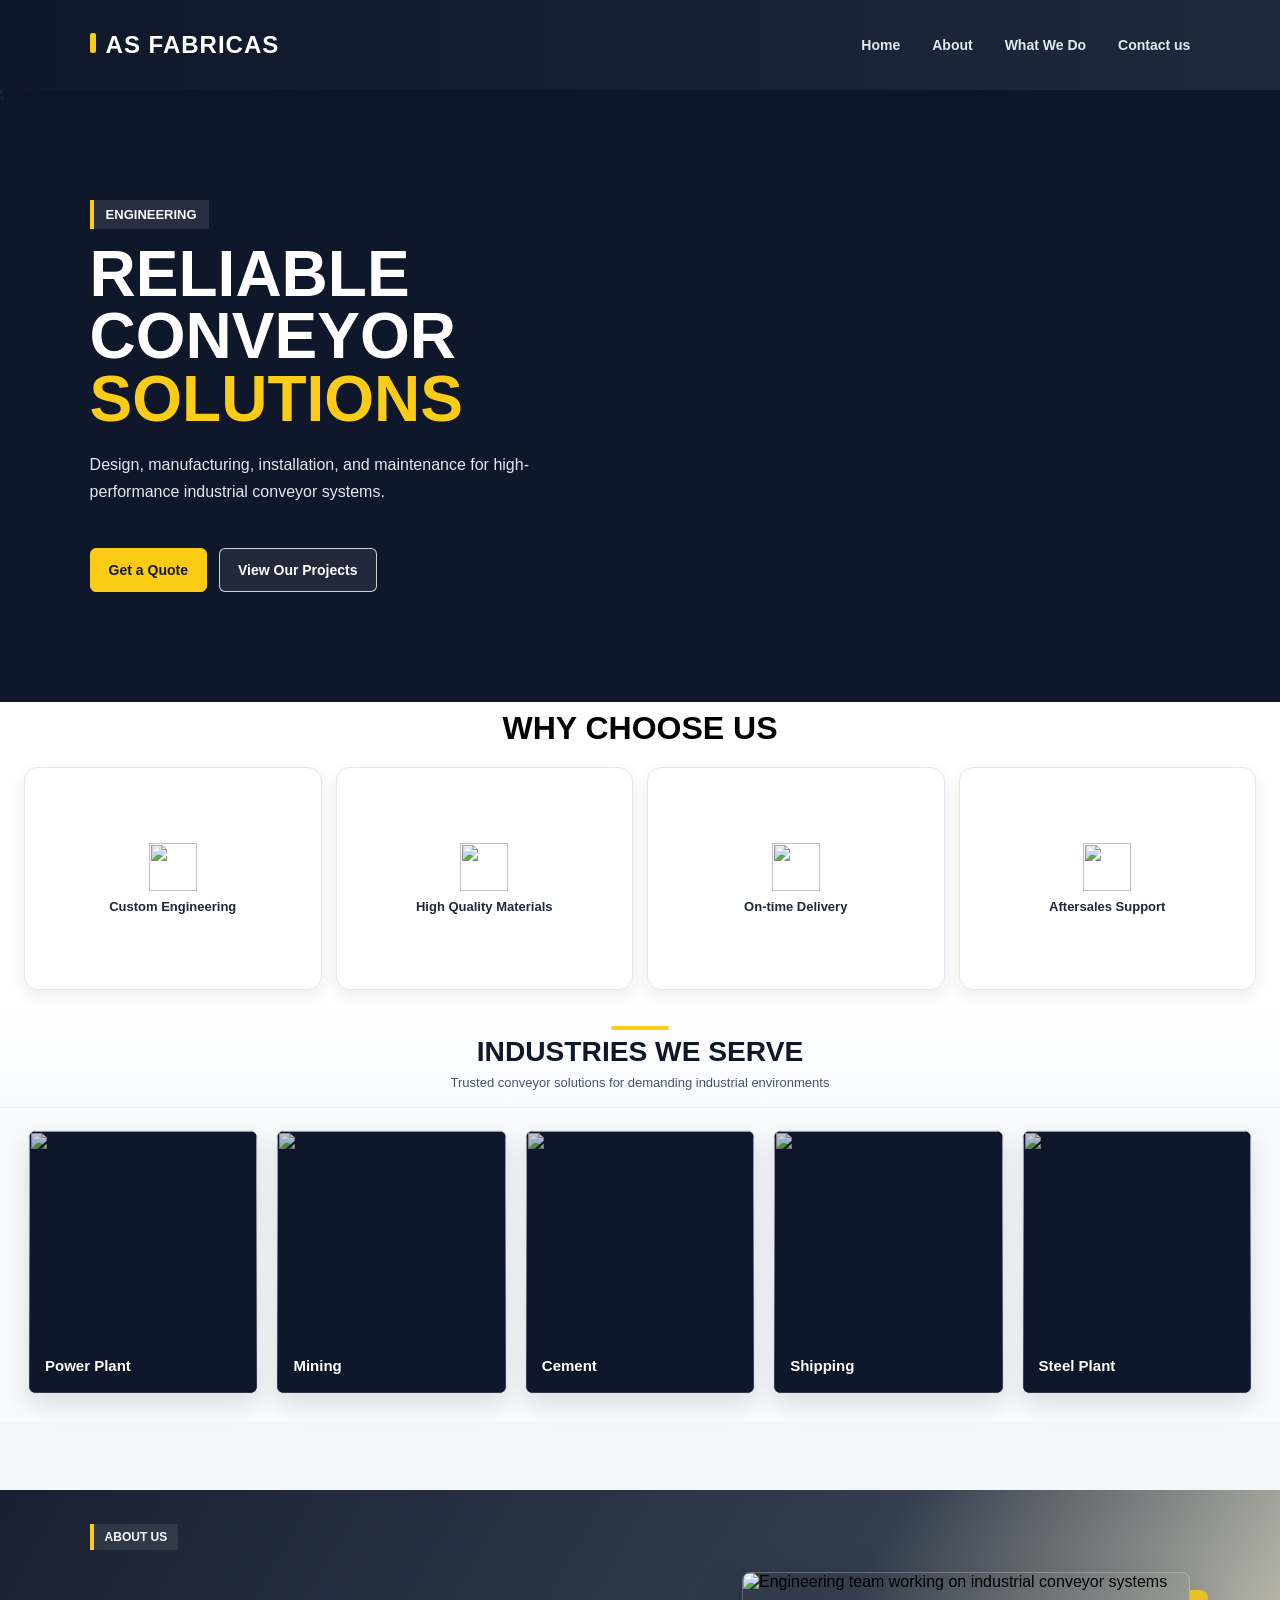
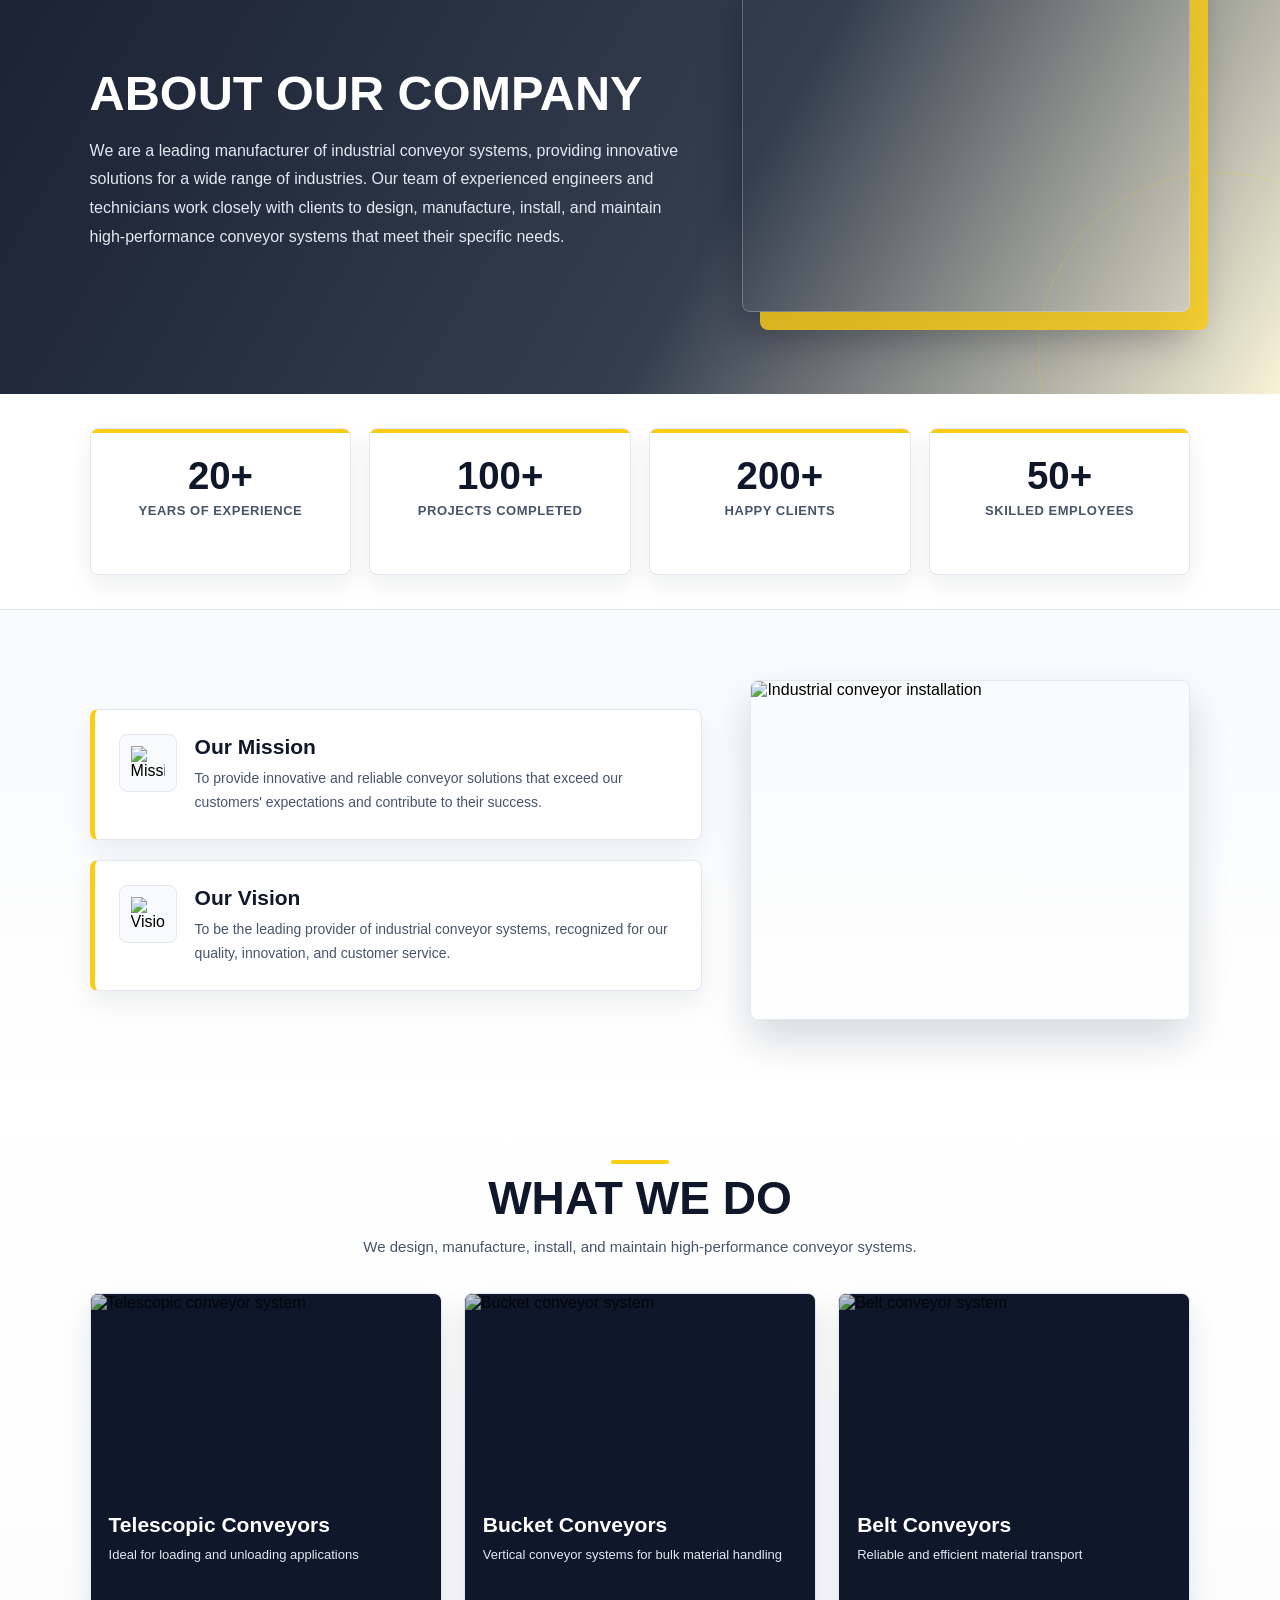
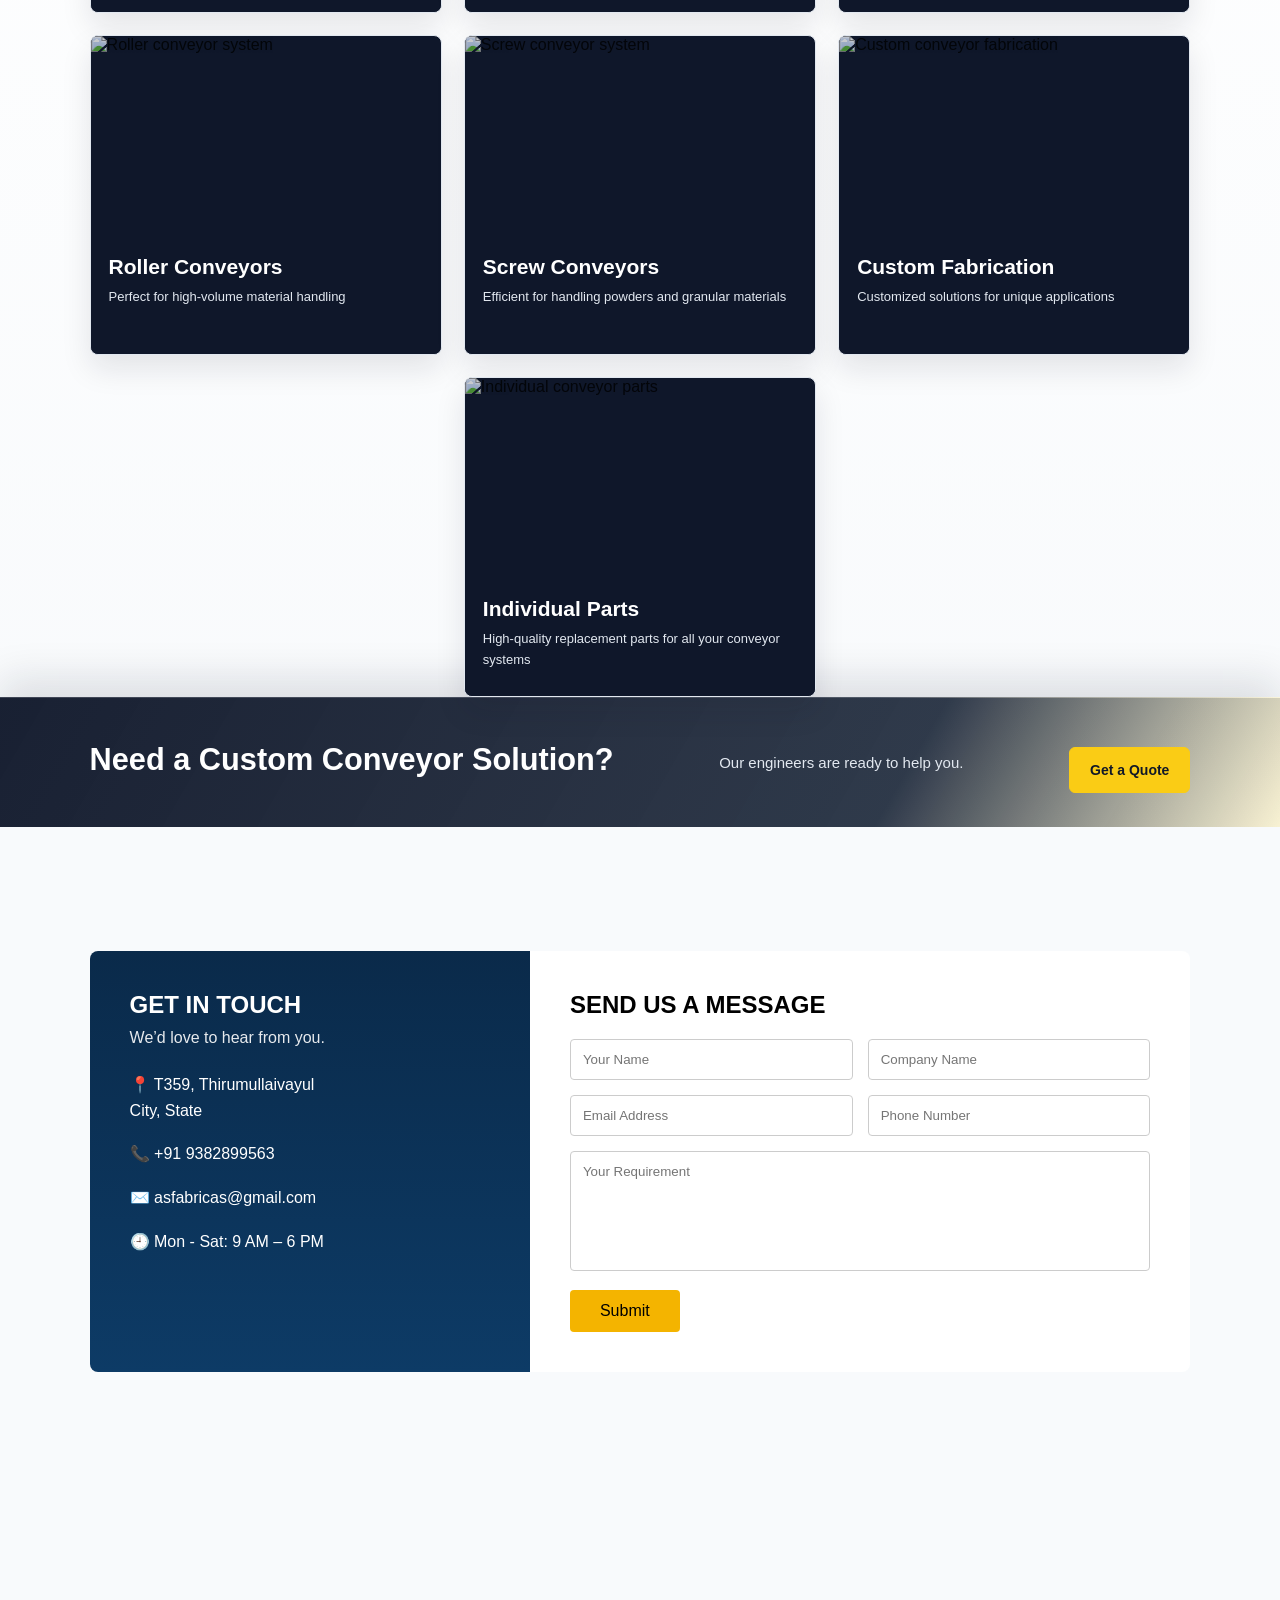
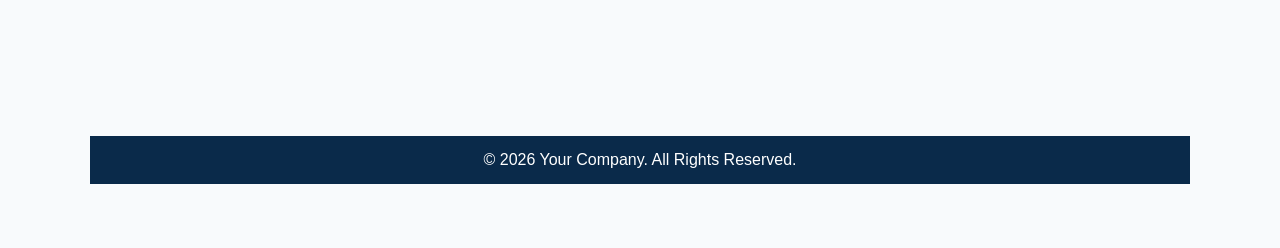
==== index.html @ 2774132a "Rename asfabricas.html to index.html" ====
<!DOCTYPE html>
<html lang="en">
<head>
    <meta charset="UTF-8">
    <meta name="viewport" content="width=device-width, initial-scale=1.0">
    <title>asfabricas</title>
    <link rel="stylesheet" href="asfabricas.css">
    
    <script>
        function scrollToSection(sectionId) {
            const element = document.getElementById(sectionId);
            if (element) {
                element.scrollIntoView({ behavior: 'smooth', block: 'start' });
            }
        }
    </script>
</head>
<body>
    <div class="header">
        <div class="name">AS FABRICAS</div>
        <div class="nav-links">
            <div class="nav-item" onclick="scrollToSection('home')">Home</div>
            <div class="nav-item" onclick="scrollToSection('about')">About</div>
            <div class="nav-item" onclick="scrollToSection('whatwedo')">What We Do</div>
            <div class="nav-item" onclick="scrollToSection('contact')">Contact us</div>
        </div> 
    </div>


    <div class="page1" id="home">
        <div class="box11">
            <img class="sub11" src="images/ChatGPT Image Jun 20, 2026, 10_29_32 PM.png" alt="Industrial conveyor system">
            <div class="sub-heading">
                <p class="hero-eyebrow">Engineering</p>
                <h1>Reliable Conveyor <span>Solutions</span></h1>
                <p class="hero-copy">Design, manufacturing, installation, and maintenance for high-performance industrial conveyor systems.</p>
                <div class="hero-actions">
                    <button class="primary-btn" onclick="scrollToSection('contact')">Get a Quote</button>
                    <button class="secondary-btn" onclick="scrollToSection('whatwedo')">View Our Projects</button>
                </div>
            </div>

        </div>
        <div class="box12">
            <div class="sub12">
                <h1 >WHY CHOOSE US</h1>
            </div>

            <div class="sub13">
                <div class="feature-card">
                    <img src="images/gear.png" alt="">
                    <p>Custom Engineering</p>
                </div>

                <div class="feature-card">
                    <img src="images/shield.png" alt="">
                    <p>High Quality Materials</p>
                </div>

                <div class="feature-card">
                    <img src="images/truck.png" alt="">
                    <p>On-time Delivery</p>
                </div>

                <div class="feature-card">
                    <img src="images/headphone.png" alt="">
                    <p>Aftersales Support</p>
                </div>
            </div>
            
        </div>
        <div class="box13">
            <div class="sub113">
                <h2>INDUSTRIES WE SERVE</h2>
            </div>

    

            <div class="sub14">
                <div class="feature-card2">
                    <img src="images/powerplant.png" alt="">
                    <p>Power Plant</p>
                </div>

                <div class="feature-card2">
                    <img src="images/ChatGPT Image Jul 1, 2026, 07_15_13 PM.png" alt="">
                    <p> Mining </p>
                </div>

                <div class="feature-card2">
                    <img src="images/cement.png" alt="">
                    <p>Cement</p>
                </div>

                <div class="feature-card2">
                    <img src="images/shipping.png" alt="">
                    <p>Shipping</p>
                </div>
                
                <div class="feature-card2">
                    <img src="images/stealplant.png" alt="">
                    <p>Steel Plant</p>
                </div>
            </div>

        </div>
    </div>
    <div class="page2" id="about">
        <div class="box21">
            <div class="sub21">
                <h1>
                    ABOUT OUR COMPANY
                </h1>

                <h4>
                    We are a leading manufacturer of industrial conveyor systems, providing innovative solutions for a wide range of industries. Our team of experienced engineers and technicians work closely with clients to design, manufacture, install, and maintain high-performance conveyor systems that meet their specific needs.
                </h4>
            </div>
            <img src="images/ChatGPT Image Jun 20, 2026, 10_30_22 PM.png" alt="Engineering team working on industrial conveyor systems">
        </div>

        <div class="box22">
            <div>
                <h1>20+</h1>
                <h6>Years of Experience</h6>
            </div>
            <div>
                <h1>100+</h1>
                <h6>Projects Completed</h6>
            </div>
            <div>
                <h1>200+</h1>
                <h6>Happy Clients</h6>
            </div>
            <div>
                <h1>50+</h1>
                <h6>Skilled employees</h6>
            </div>
        </div>

        <div class="box23">
            <div >
                <div>
                    <div><img src="images/bullseye.png" alt="Mission icon"></div>
                    <div>
                        <h4>Our Mission</h4>
                        <h6>To provide innovative and reliable conveyor solutions that exceed our customers' expectations and contribute to their success.</h6>
                    </div>
                </div>
                <div>
                    <div><img src="images/eys.png" alt="Vision icon"></div>
                    <div>
                        <h4>Our Vision</h4>
                        <h6>To be the leading provider of industrial conveyor systems, recognized for our quality, innovation, and customer service.</h6>
                    </div>
                </div>
            </div>
            <img src="images/ChatGPT Image Jun 20, 2026, 10_29_32 PM.png" alt="Industrial conveyor installation">
        </div>

        
    </div>
    
    <div class="page3" id="whatwedo">
        <div class="box31">
            <h1>WHAT WE DO</h1>
            <h5>We design, manufacture, install, and maintain high-performance conveyor systems.</h5>
        </div>
        <div class="box32">
            <div>
                <img src="what we do (1).png" alt="Telescopic conveyor system">
                <h3>Telescopic Conveyors</h3>
                <h6>Ideal for loading and unloading applications</h6>
            </div>

            <div>
                <img src="images/what we do (2).png" alt="Bucket conveyor system">
                <h3>Bucket Conveyors</h3>
                <h6>Vertical conveyor systems for bulk material handling</h6>
            </div>

            <div>
                <img src="images/what we do (6).png" alt="Belt conveyor system">
                <h3>Belt Conveyors</h3>
                <h6>Reliable and efficient material transport</h6>
            </div>

            <div>
                <img src="images/what we do (4).png" alt="Roller conveyor system">
                <h3>Roller Conveyors</h3>
                <h6>Perfect for high-volume material handling</h6>
            </div>

            <div>
                <img src="images/what we do (5).png" alt="Screw conveyor system">
                <h3>Screw Conveyors</h3>
                <h6>Efficient for handling powders and granular materials</h6>
            </div>

            <div>
                <img src="images/what we do (3).png" alt="Custom conveyor fabrication">
                <h3>Custom Fabrication</h3>
                <h6>Customized solutions for unique applications</h6>
            </div>

            <div>
                <img src="images/ChatGPT Image Jul 2, 2026, 11_25_52 AM.png" alt="Individual conveyor parts">
                <h3>Individual Parts</h3>
                <h6>High-quality replacement parts for all your conveyor systems</h6>
            </div>


        </div>

        <div class="box33">
            
            <h3>Need a Custom Conveyor Solution?</h3>
            <p>Our engineers are ready to help you.</p>
            <button>Get a Quote</button>
        </div>
            
    </div>
    
    <div class="page4" id="contact">
        


        <section class="contact-wrapper">

        <!-- LEFT INFO PANEL -->
        <div class="contact-info">
            <h2>GET IN TOUCH</h2>
            <p>We’d love to hear from you.</p>

            <ul>
            <li>📍 T359, Thirumullaivayul <br>City, State</li>
            <li>📞 +91 9382899563</li>
            <li>✉️ asfabricas@gmail.com</li>
            <li>🕘 Mon - Sat: 9 AM – 6 PM</li>
            </ul>
        </div>

        <!-- RIGHT FORM -->
        <div class="contact-form">
            <h2>SEND US A MESSAGE</h2>

            <form>
            <div class="row">
                <input type="text" placeholder="Your Name" required>
                <input type="text" placeholder="Company Name">
            </div>

            <div class="row">
                <input type="email" placeholder="Email Address" required>
                <input type="tel" placeholder="Phone Number">
            </div>

            <textarea placeholder="Your Requirement"></textarea>

            <button type="submit">Submit</button>
            </form>
        </div>

        </section>

        <!-- MAP -->
        <div class="map">
        <iframe 
            src="https://www.google.com/maps?q=India&output=embed">
        </iframe>
        </div>

        <!-- FOOTER -->
        <footer>
        <p>© 2026 Your Company. All Rights Reserved.</p>
        </footer>
    </div>
    
</body>
</html>
---- asfabricas.css ----
body{
    margin: 0;
    padding: 0;
    overflow-x: hidden;
}
.header{
    position: fixed;
    top: 0;
    left: 0;
    right: 0;
    height: 10vh;
    background: linear-gradient(90deg, #0f172a 0%, #1e293b 100%);
    display: flex;
    justify-content: space-between;
    align-items: center;
    padding: 0 7vw;
    box-sizing: border-box;
    box-shadow: 0 12px 24px rgba(15, 23, 42, 0.18);
    z-index: 100;
}

.header .name{
    font-family: Arial, Helvetica, sans-serif;
    font-size: clamp(18px, 2.2vw, 24px);
    font-weight: 800;
    color: #ffffff;
    letter-spacing: 1px;
    text-transform: uppercase;
}

.header .name::before{
    content: "";
    display: inline-block;
    width: 6px;
    height: 20px;
    background: #facc15;
    margin-right: 10px;
    border-radius: 2px;
}

.header > div:last-child{
    display: flex;
    gap: 32px;
    align-items: center;
}

.header .nav-item{
    font-family: Arial, Helvetica, sans-serif;
    font-size: 14px;
    font-weight: 600;
    color: #e2e8f0;
    cursor: pointer;
    position: relative;
    transition: color 0.2s ease;
}

.header .nav-item::after{
    content: "";
    position: absolute;
    bottom: -6px;
    left: 0;
    width: 0;
    height: 2px;
    background: #facc15;
    transition: width 0.3s ease;
}

.header .nav-item:hover{
    color: #facc15;
}

.header .nav-item:hover::after{
    width: 100%;
}


@media (max-width: 900px){
    .header{
        padding: 0 24px;
    }
    
    .header > div:last-child{
        gap: 20px;
    }
    
    .header > div:last-child > div{
        font-size: 13px;
    }
}

@media (max-width: 560px){
    .header{
        padding: 0 18px;
        height: 12vh;
    }
    
    .header .name{
        font-size: 16px;
    }
    
    .header > div:last-child{
        gap: 12px;
        flex-wrap: wrap;
    }
    
    .header > div:last-child > div{
        font-size: 12px;
    }
}
.page1{
    position: relative;
    
    height: 150vh;
    width: 100vw;
    margin-top: 10vh; 
}
.box11{
    position: relative;
    top: 0;
    right: 0;
    left: 0;
    min-height: 68vh;
    background-color: #0f172a;
    overflow: hidden;
    display: flex;
    align-items: center;
    padding: 0 7vw;
    box-sizing: border-box;
}
.box11::after{
    content: "";
    position: absolute;
    inset: 0;
    background:
        linear-gradient(90deg, rgba(15, 23, 42, 0.92) 0%, rgba(15, 23, 42, 0.68) 42%, rgba(15, 23, 42, 0.2) 100%),
        linear-gradient(180deg, rgba(15, 23, 42, 0.12) 0%, rgba(15, 23, 42, 0.55) 100%);
    z-index: 1;
}
.sub11{
    position: absolute;
    inset: 0;
    width: 100%;
    height: 100%;
    object-fit: cover;
    object-position: center;
    transform: scale(1.02);
}
.sub-heading{
    position: relative;
    z-index: 2;
    max-width: 620px;
    width: min(620px, 100%);
    background-color: transparent;
    font-family: Arial, Helvetica, sans-serif;
}
.hero-eyebrow{
    display: inline-flex;
    align-items: center;
    margin: 0 0 14px;
    padding: 8px 12px;
    border-left: 4px solid #facc15;
    background: rgba(255, 255, 255, 0.1);
    color: #f8fafc;
    font-size: 13px;
    font-weight: 700;
    line-height: 1;
    text-transform: uppercase;
}
.sub-heading h1{
    margin: 0;
    color: #ffffff;
    font-size: clamp(38px, 5vw, 72px);
    line-height: 0.98;
    letter-spacing: 0;
    font-weight: 800;
    text-transform: uppercase;
}
.sub-heading h1 span{
    display: block;
    color: #facc15;
}
.hero-copy{
    max-width: 520px;
    margin: 20px 0 0;
    color: #e2e8f0;
    font-size: 16px;
    line-height: 1.7;
    font-weight: 500;
}
.hero-actions{
    display: flex;
    flex-wrap: wrap;
    gap: 12px;
    margin-top: 28px;
}
.hero-actions button{
    min-height: 44px;
    border-radius: 6px;
    padding: 0 18px;
    font-family: Arial, Helvetica, sans-serif;
    font-size: 14px;
    font-weight: 700;
    cursor: pointer;
    transition: transform 0.2s ease, background-color 0.2s ease, border-color 0.2s ease;
}
.hero-actions button:hover{
    transform: translateY(-2px);
}
.primary-btn{
    border: 1px solid #facc15;
    background-color: #facc15;
    color: #111827;
}
.primary-btn:hover{
    background-color: #fde047;
}
.secondary-btn{
    border: 1px solid rgba(255, 255, 255, 0.78);
    background-color: rgba(255, 255, 255, 0.08);
    color: #ffffff;
}
.secondary-btn:hover{
    border-color: #ffffff;
    background-color: rgba(255, 255, 255, 0.16);
}
.box12{
    position: relative;
    height: 34vh;
    background-color: white;
    
    display: flex;
    flex-direction: column;
    
}
.sub12{
    display: flex;
    align-items: center;
    justify-content: center;
    background-color: white;
    font-family: Arial, Helvetica, sans-serif;
    color: black;
    font-weight: bolder;
    padding: 8px 0;
    min-height: 44px;
    z-index: 10;
}
.sub13{
    display: grid;
    grid-template-columns: repeat(4, minmax(0, 1fr));
    gap: 14px;
    padding: 12px 24px 18px;
    background-color: white;
    flex: 1;
}
.sub13 .feature-card{
    display: flex;
    flex-direction: column;
    align-items: center;
    justify-content: center;
    text-align: center;
    background: #ffffff;
    border: 1px solid #e2e8f0;
    border-radius: 14px;
    padding: 12px 10px;
    min-height: 120px;
    box-shadow: 0 6px 16px rgba(15, 23, 42, 0.08);
    transition: transform 0.2s ease, box-shadow 0.2s ease;
}
.sub13 .feature-card:hover{
    transform: translateY(-4px);
    box-shadow: 0 12px 28px rgba(15, 23, 42, 0.12);
}
.sub13 .feature-card img{
    height: 48px;
    width: 48px;
    object-fit: contain;
    margin-bottom: 8px;
}
.sub13 .feature-card p{
    margin: 0;
    font-family: Arial, Helvetica, sans-serif;
    font-size: 13px;
    font-weight: 600;
    color: #1e293b;
}



.box13{
    
    position: relative;
    min-height: 46vh;
    background-color: white;
    
    display: flex;
    flex-direction: column;
}
.sub113{
    display: flex;
    flex-direction: column;
    align-items: center;
    justify-content: center;
    gap: 6px;
    position: relative;
    background: linear-gradient(180deg, #ffffff 0%, #f8fafc 100%);
    font-family: Arial, Helvetica, sans-serif;
    color: #0f172a;
    font-weight: 700;
    padding: 18px 16px 14px;
    min-height: 72px;
    border-bottom: 1px solid #e2e8f0;
    z-index: 10;
}
.sub113::before{
    content: "";
    width: 58px;
    height: 4px;
    border-radius: 999px;
    background: #facc15;
}
.sub113 h2{
    margin: 0;
    font-size: clamp(20px, 2.2vw, 30px);
    line-height: 1.15;
    letter-spacing: 0;
    text-align: center;
}
.sub113::after{
    content: "Trusted conveyor solutions for demanding industrial environments";
    color: #475569;
    font-size: 13px;
    font-weight: 500;
    line-height: 1.4;
    text-align: center;
}
.sub13{
    display: grid;
    grid-template-columns: repeat(4, minmax(0, 1fr));
    gap: 14px;
    padding: 12px 24px 18px;
    background-color: white;
    flex: 1;
}
.sub14{
    display: grid;
    grid-template-columns: repeat(5, minmax(0, 1fr));
    gap: 18px;
    padding: 22px 28px 28px;
    background: #f8fafc;
    flex: 1;
}
.sub14 .feature-card2{
    display: flex;
    flex-direction: column;
    justify-content: flex-end;
    min-height: 180px;
    position: relative;
    overflow: hidden;
    border-radius: 8px;
    border: 1px solid #e2e8f0;
    background: #0f172a;
    box-shadow: 0 10px 24px rgba(15, 23, 42, 0.12);
    transition: transform 0.2s ease, box-shadow 0.2s ease;
}
.sub14 .feature-card2:hover{
    transform: translateY(-5px);
    box-shadow: 0 18px 34px rgba(15, 23, 42, 0.18);
}
.sub14 .feature-card2 img{
    position: absolute;
    inset: 0;
    width: 100%;
    height: 100%;
    object-fit: cover;
    opacity: 0.82;
    transition: transform 0.25s ease, opacity 0.25s ease;
}
.sub14 .feature-card2:hover img{
    transform: scale(1.04);
    opacity: 0.9;
}
.sub14 .feature-card2::after{
    content: "";
    position: absolute;
    inset: 0;
    background: linear-gradient(180deg, rgba(15, 23, 42, 0.04) 20%, rgba(15, 23, 42, 0.78) 100%);
}
.sub14 .feature-card2 p{
    position: relative;
    z-index: 1;
    margin: 0;
    padding: 18px 16px;
    color: #ffffff;
    font-family: Arial, Helvetica, sans-serif;
    font-size: 15px;
    font-weight: 700;
    line-height: 1.2;
    text-align: left;
}
@media (max-width: 900px){
    .box11{
        min-height: 62vh;
        padding: 0 24px;
    }
    .sub14{
        grid-template-columns: repeat(2, minmax(0, 1fr));
    }
}
@media (max-width: 560px){
    .box11{
        min-height: 70vh;
        padding: 0 18px;
    }
    .hero-actions{
        flex-direction: column;
    }
    .hero-actions button{
        width: 100%;
    }
    .sub14{
        grid-template-columns: 1fr;
        padding: 18px;
    }
}


.page2{
    position: relative;
    background: #f8fafc;
    min-height: 130vh;
    width: 100vw;
    margin-top: 50px; 
    overflow: hidden;
}
.box21{
    position: relative;
    top: 0;
    right: 0;
    left: 0;
    min-height: 56vh;
    background:
        linear-gradient(120deg, rgba(15, 23, 42, 0.96) 0%, rgba(30, 41, 59, 0.9) 58%, rgba(250, 204, 21, 0.16) 100%);
    overflow: hidden;
    display: flex;
    align-items: center;
    justify-content: space-between;
    gap: 48px;
    padding: 64px 7vw;
    box-sizing: border-box;
}
.box21::before{
    content: "About Us";
    position: absolute;
    top: 34px;
    left: 7vw;
    padding: 7px 11px;
    border-left: 4px solid #facc15;
    background: rgba(255, 255, 255, 0.09);
    color: #f8fafc;
    font-family: Arial, Helvetica, sans-serif;
    font-size: 12px;
    font-weight: 700;
    line-height: 1;
    text-transform: uppercase;
}
.box21::after{
    content: "";
    position: absolute;
    right: -120px;
    bottom: -140px;
    width: 360px;
    height: 360px;
    border: 1px solid rgba(250, 204, 21, 0.24);
    border-radius: 50%;
}
.sub21{
    position: relative;
    width: min(620px, 100%);
    color: #f8fafc;
    font-family: Arial, Helvetica, sans-serif;
    z-index: 2;
    padding-top: 36px;
}
.sub21 h1{
    margin: 0 0 18px;
    font-size: clamp(32px, 3.8vw, 52px);
    line-height: 1.04;
    font-weight: 800;
    text-transform: uppercase;
    color: #ffffff;
    letter-spacing: 0;
}
.sub21 h4{
    margin: 0;
    font-size: 16px;
    line-height: 1.8;
    font-weight: 500;
    color: #e2e8f0;
    max-width: 590px;
}
.box21 img{
    position: relative;
    z-index: 2;
    width: min(460px, 40vw);
    height: 340px;
    object-fit: cover;
    border-radius: 8px;
    border: 1px solid rgba(255, 255, 255, 0.24);
    box-shadow: 18px 18px 0 rgba(250, 204, 21, 0.82), 0 22px 42px rgba(2, 6, 23, 0.34);
}
.box22{
    position: relative;
    right: 0;
    left: 0;
    min-height: 24vh;
    background: #ffffff;
    display: grid;
    grid-template-columns: repeat(4, minmax(0, 1fr));
    gap: 18px;
    padding: 34px 7vw;
    box-sizing: border-box;
    border-bottom: 1px solid #e2e8f0;
}
.box22 > div{
    position: relative;
    overflow: hidden;
    background: #ffffff;
    border: 1px solid #e2e8f0;
    border-radius: 8px;
    padding: 28px 18px 24px;
    text-align: center;
    box-shadow: 0 10px 24px rgba(15, 23, 42, 0.07);
    transition: transform 0.2s ease, box-shadow 0.2s ease;
}
.box22 > div::before{
    content: "";
    position: absolute;
    top: 0;
    left: 0;
    right: 0;
    height: 4px;
    background: #facc15;
}
.box22 > div:hover{
    transform: translateY(-4px);
    box-shadow: 0 16px 30px rgba(15, 23, 42, 0.11);
}
.box22 h1{
    margin: 0 0 8px;
    font-size: clamp(32px, 3vw, 46px);
    line-height: 1;
    font-weight: 800;
    color: #0f172a;
}
.box22 h6{
    margin: 0;
    font-size: 13px;
    font-weight: 600;
    color: #475569;
    text-transform: uppercase;
    letter-spacing: 0.04em;
}
.box23{
    position: relative;
    right: 0;
    left: 0;
    min-height: 54vh;
    background: linear-gradient(180deg, #f8fafc 0%, #ffffff 100%);
    display: flex;
    justify-content: space-between;
    align-items: center;
    gap: 48px;
    padding: 58px 7vw 64px;
    box-sizing: border-box;
}
.box23 > div{
    flex: 1;
    display: flex;
    flex-direction: column;
    gap: 20px;
}
.box23 > div > div{
    display: flex;
    gap: 18px;
    align-items: flex-start;
    background: #ffffff;
    border: 1px solid #e2e8f0;
    border-radius: 8px;
    padding: 24px 24px;
    box-shadow: 0 12px 28px rgba(15, 23, 42, 0.07);
    border-left: 5px solid #facc15;
    transition: transform 0.2s ease, box-shadow 0.2s ease;
}
.box23 > div > div:hover{
    transform: translateY(-4px);
    box-shadow: 0 18px 34px rgba(15, 23, 42, 0.11);
}
.box23 > div > div > div:first-child{
    flex: 0 0 58px;
    width: 58px;
    height: 58px;
    display: flex;
    align-items: center;
    justify-content: center;
    border-radius: 8px;
    background: #f8fafc;
    border: 1px solid #e2e8f0;
}
.box23 > div > div img{
    width: 34px;
    height: 34px;
    object-fit: contain;
}
.box23 h4{
    margin: 0 0 8px;
    color: #0f172a;
    font-size: 21px;
    line-height: 1.2;
    font-weight: 800;
}
.box23 h6{
    margin: 0;
    color: #475569;
    font-size: 14px;
    line-height: 1.7;
    font-weight: 500;
}
.box23 > img{
    width: min(440px, 40vw);
    height: 340px;
    object-fit: cover;
    border-radius: 8px;
    border: 1px solid #e2e8f0;
    box-shadow: 0 20px 40px rgba(15, 23, 42, 0.16);
}

@media (max-width: 900px){
    .box21,
    .box23{
        flex-direction: column;
        align-items: flex-start;
        gap: 32px;
    }
    .box21 img,
    .box23 > img{
        width: 100%;
        max-width: 100%;
        height: 260px;
    }
    .box21 img{
        box-shadow: 10px 10px 0 rgba(250, 204, 21, 0.82), 0 18px 34px rgba(2, 6, 23, 0.28);
    }
    .box22{
        grid-template-columns: repeat(2, minmax(0, 1fr));
    }
}

@media (max-width: 560px){
    .box22{
        grid-template-columns: 1fr;
    }
    .box21,
    .box23,
    .box22{
        padding-left: 18px;
        padding-right: 18px;
    }
    .box21{
        padding-top: 58px;
    }
    .box21::before{
        left: 18px;
        top: 24px;
    }
    .box21 img{
        box-shadow: 0 14px 28px rgba(2, 6, 23, 0.26);
    }
    .box23 > div > div{
        flex-direction: column;
    }
}



.page3{
    position: relative;
    background: linear-gradient(180deg, #ffffff 0%, #f8fafc 100%);
    min-height: 100vh;
    width: 100vw;
    margin-top: 0; 
    overflow: hidden;
    padding: 64px 7vw;
    box-sizing: border-box;
    display: flex;
    flex-direction: column;
}
.box31{
    display: flex;
    flex-direction: column;
    align-items: center;
    justify-content: center;
    gap: 10px;
    max-width: 760px;
    margin: 0 auto 34px;
    text-align: center;
    font-family: Arial, Helvetica, sans-serif;
}
.box31::before{
    content: "";
    width: 58px;
    height: 4px;
    border-radius: 999px;
    background: #facc15;
}
.box31 h1{
    margin: 0;
    color: #0f172a;
    font-size: clamp(30px, 3.6vw, 48px);
    line-height: 1.08;
    font-weight: 800;
    letter-spacing: 0;
    text-transform: uppercase;
}
.box31 h5{
    margin: 0;
    max-width: 620px;
    color: #475569;
    font-size: 15px;
    line-height: 1.7;
    font-weight: 500;
}
.box32{
    display: grid;
    grid-template-columns: repeat(3, minmax(0, 1fr));
    gap: 22px;
}
.box32 > div{
    position: relative;
    overflow: hidden;
    min-height: 320px;
    border-radius: 8px;
    border: 1px solid #e2e8f0;
    background: #0f172a;
    box-shadow: 0 14px 30px rgba(15, 23, 42, 0.1);
    transition: transform 0.2s ease, box-shadow 0.2s ease;
}
.box32 > div:last-child{
    grid-column: 2;
}
.box32 > div:hover{
    transform: translateY(-5px);
    box-shadow: 0 20px 40px rgba(15, 23, 42, 0.16);
}
.box32 img{
    position: absolute;
    inset: 0;
    width: 100%;
    height: 100%;
    object-fit: cover;
    opacity: 0.82;
    transition: transform 0.25s ease, opacity 0.25s ease;
}
.box32 > div:hover img{
    transform: scale(1.04);
    opacity: 0.9;
}
.box32 > div::after{
    content: "";
    position: absolute;
    inset: 0;
    background: linear-gradient(180deg, rgba(15, 23, 42, 0.06) 10%, rgba(15, 23, 42, 0.86) 100%);
}
.box32 h3,
.box32 h6{
    position: relative;
    z-index: 1;
    font-family: Arial, Helvetica, sans-serif;
}
.box32 h3{
    margin: 218px 18px 8px;
    color: #ffffff;
    font-size: 21px;
    line-height: 1.2;
    font-weight: 800;
}
.box32 h6{
    margin: 0 18px 20px;
    color: #e2e8f0;
    font-size: 13px;
    line-height: 1.55;
    font-weight: 500;
}
.box33{
    margin: auto -7vw -64px;
    display: flex;
    align-items: center;
    justify-content: space-between;
    gap: 24px;
    padding: 34px 7vw;
    border-radius: 0;
    background:
        linear-gradient(120deg, rgba(15, 23, 42, 0.96) 0%, rgba(30, 41, 59, 0.92) 70%, rgba(250, 204, 21, 0.18) 100%);
    border-top: 1px solid rgba(255, 255, 255, 0.16);
    box-shadow: 0 -18px 38px rgba(15, 23, 42, 0.12);
    font-family: Arial, Helvetica, sans-serif;
}
.box33 h3{
    margin: 0 0 6px;
    color: #ffffff;
    font-size: clamp(22px, 2.4vw, 34px);
    line-height: 1.15;
    font-weight: 800;
}
.box33 p{
    margin: 0;
    color: #e2e8f0;
    font-size: 15px;
    line-height: 1.5;
    font-weight: 500;
}
.box33 button{
    flex: 0 0 auto;
    min-height: 46px;
    border: 1px solid #facc15;
    border-radius: 6px;
    padding: 0 20px;
    background: #facc15;
    color: #111827;
    font-family: Arial, Helvetica, sans-serif;
    font-size: 14px;
    font-weight: 800;
    cursor: pointer;
    transition: transform 0.2s ease, background-color 0.2s ease;
}
.box33 button:hover{
    transform: translateY(-2px);
    background: #fde047;
}
@media (max-width: 900px){
    .page3{
        padding: 52px 24px;
    }
    .box32{
        grid-template-columns: repeat(2, minmax(0, 1fr));
    }
    .box32 > div:last-child{
        grid-column: 1 / -1;
    }
    .box33{
        align-items: flex-start;
        flex-direction: column;
        margin: auto -24px -52px;
        padding: 28px 24px;
    }
}
@media (max-width: 560px){
    .page3{
        padding: 44px 18px;
    }
    .box32{
        grid-template-columns: 1fr;
    }
    .box32 > div:last-child{
        grid-column: auto;
    }
    .box32 > div{
        min-height: 280px;
    }
    .box32 h3{
        margin-top: 180px;
    }
    .box33{
        margin: auto -18px -44px;
        padding: 24px 18px;
    }
    .box33 button{
        width: 100%;
    }
}



.page4{
    position: relative;
    background: #f8fafc;
    min-height: 100vh;
    width: 100vw;
    margin-top: 0; 
    overflow: hidden;
    padding: 64px 7vw;
    box-sizing: border-box;
}




* {
  margin: 0;
  padding: 0;
  box-sizing: border-box;
  font-family: "Segoe UI", sans-serif;
}

body {
  background: #f4f6f9;
}

/* MAIN WRAPPER */
.contact-wrapper {
  display: flex;
  max-width: 1200px;
  margin: 60px auto;
  background: white;
  border-radius: 8px;
  overflow: hidden;
}

/* LEFT PANEL */
.contact-info {
  width: 40%;
  background: linear-gradient(180deg, #0a2a4a, #0d3b66);
  color: white;
  padding: 40px;
}

.contact-info h2 {
  margin-bottom: 10px;
}

.contact-info p {
  margin-bottom: 25px;
  opacity: 0.9;
}

.contact-info ul {
  list-style: none;
}

.contact-info li {
  margin-bottom: 18px;
  line-height: 1.6;
}

/* RIGHT PANEL */
.contact-form {
  width: 60%;
  padding: 40px;
}

.contact-form h2 {
  margin-bottom: 20px;
}

form .row {
  display: flex;
  gap: 15px;
  margin-bottom: 15px;
}

form input,
form textarea {
  width: 100%;
  padding: 12px;
  border: 1px solid #ccc;
  border-radius: 4px;
}

textarea {
  height: 120px;
  resize: none;
}

button {
  margin-top: 15px;
  background: #f4b400;
  border: none;
  padding: 12px 30px;
  font-size: 16px;
  cursor: pointer;
  border-radius: 4px;
}

button:hover {
  background: #e0a800;
}

/* MAP */
.map iframe {
  width: 100%;
  height: 300px;
  border: none;
}

/* FOOTER */
footer {
  background: #0a2a4a;
  color: white;
  text-align: center;
  padding: 15px;
}

/* RESPONSIVE */
@media (max-width: 900px) {
  .contact-wrapper {
    flex-direction: column;
  }

  .contact-info,
  .contact-form {
    width: 100%;
  }

  form .row {
    flex-direction: column;
  }
}
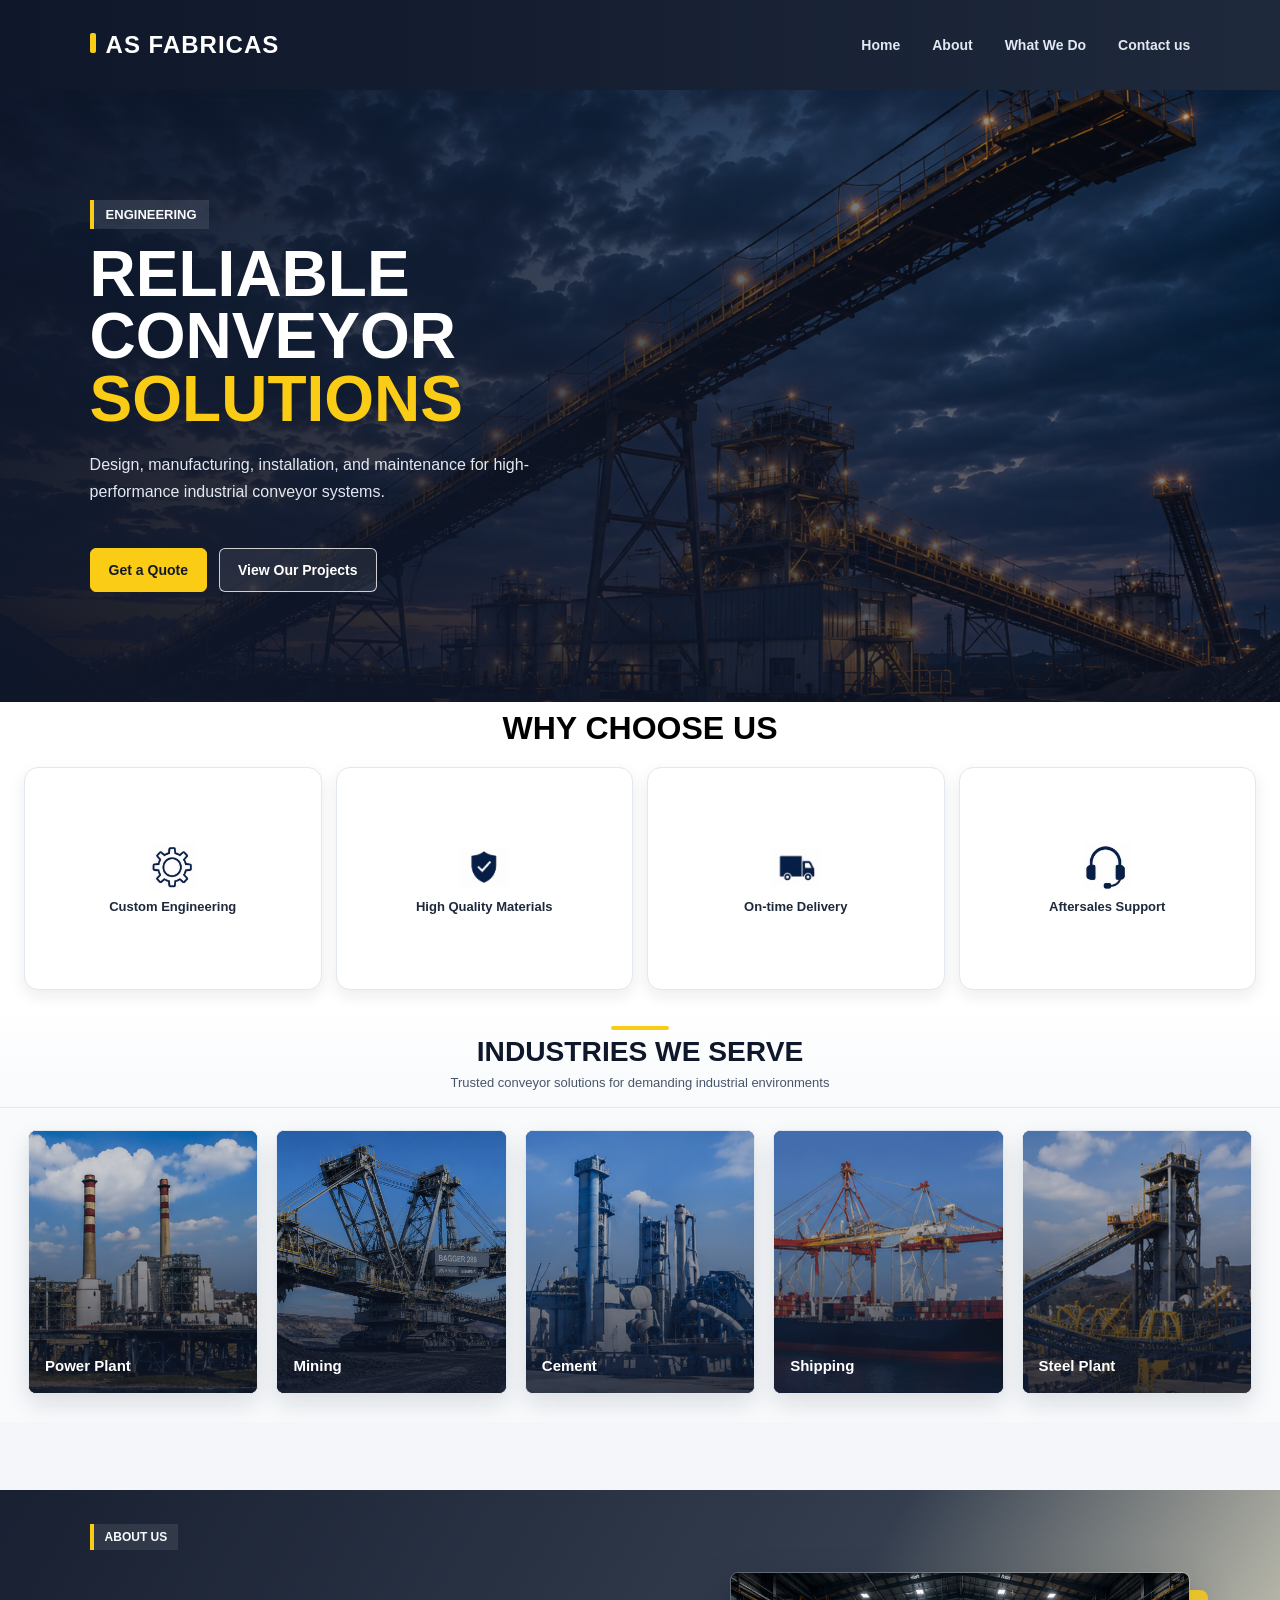
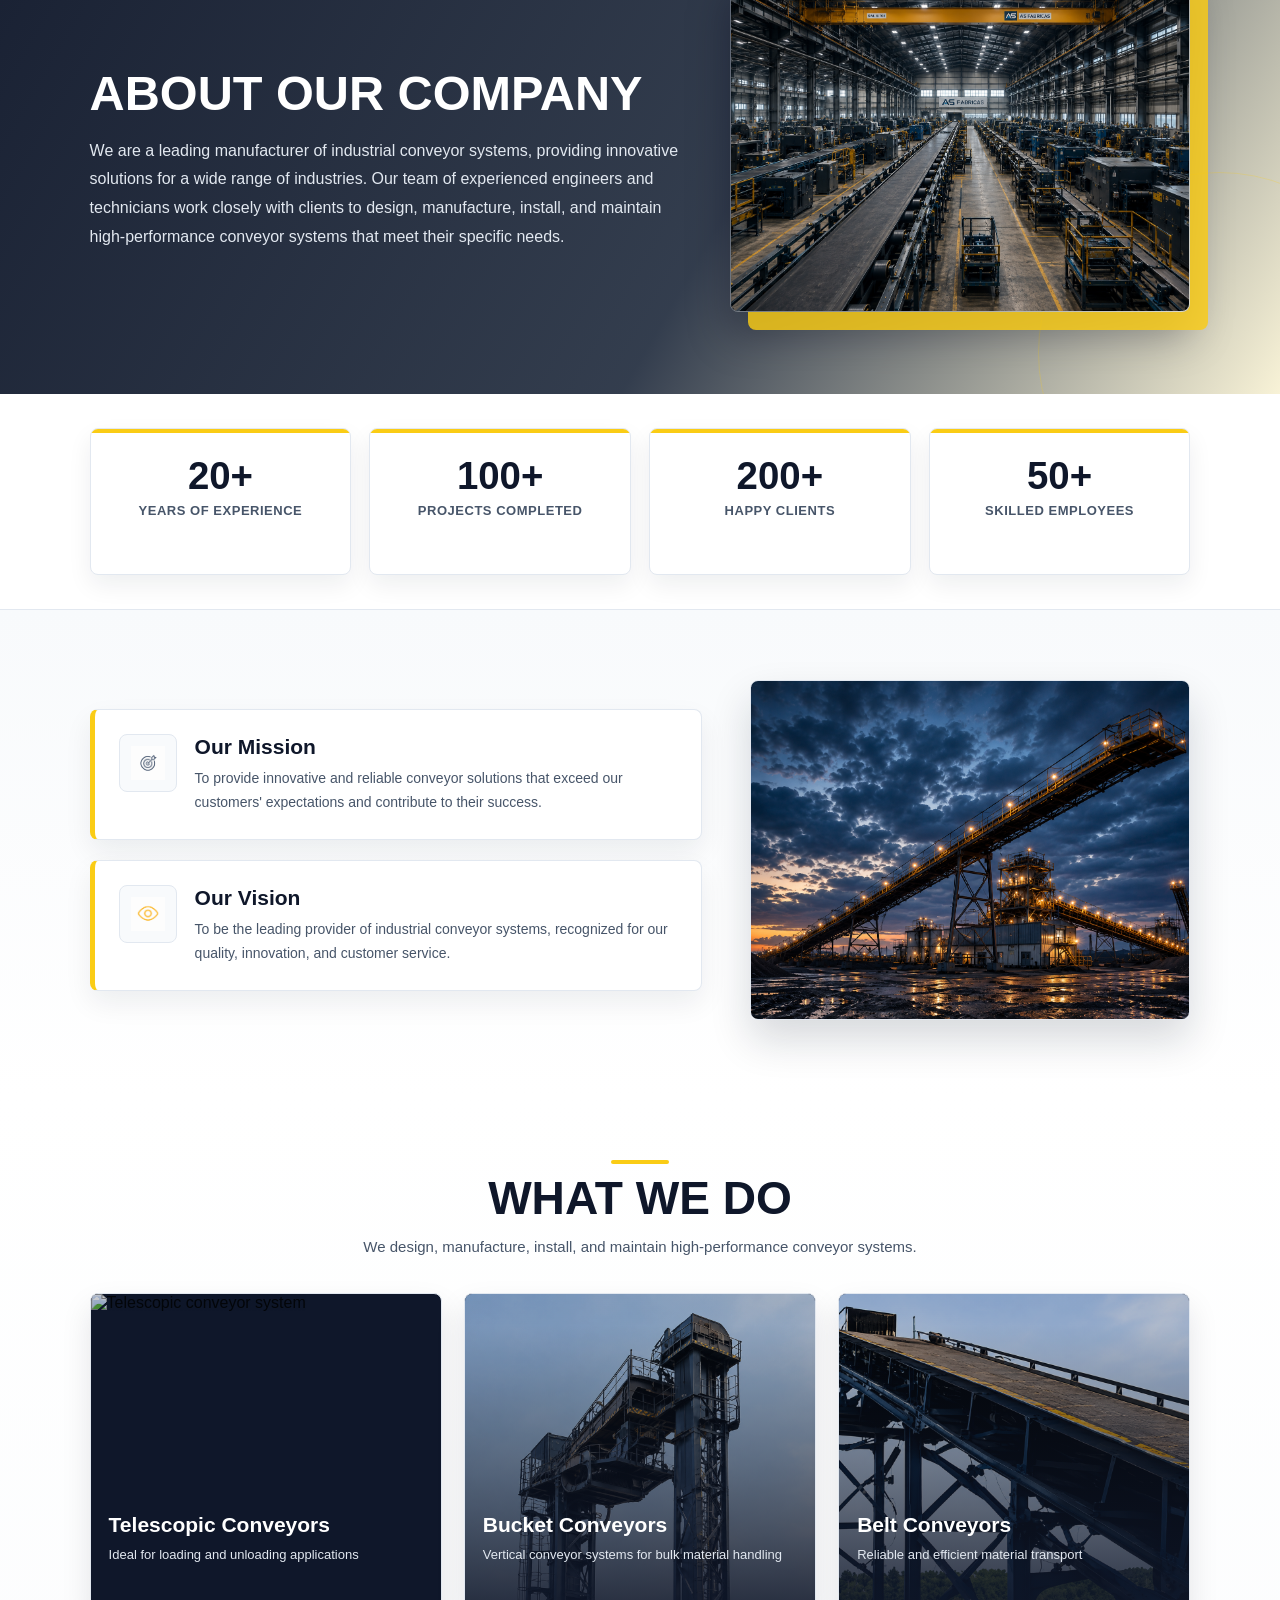
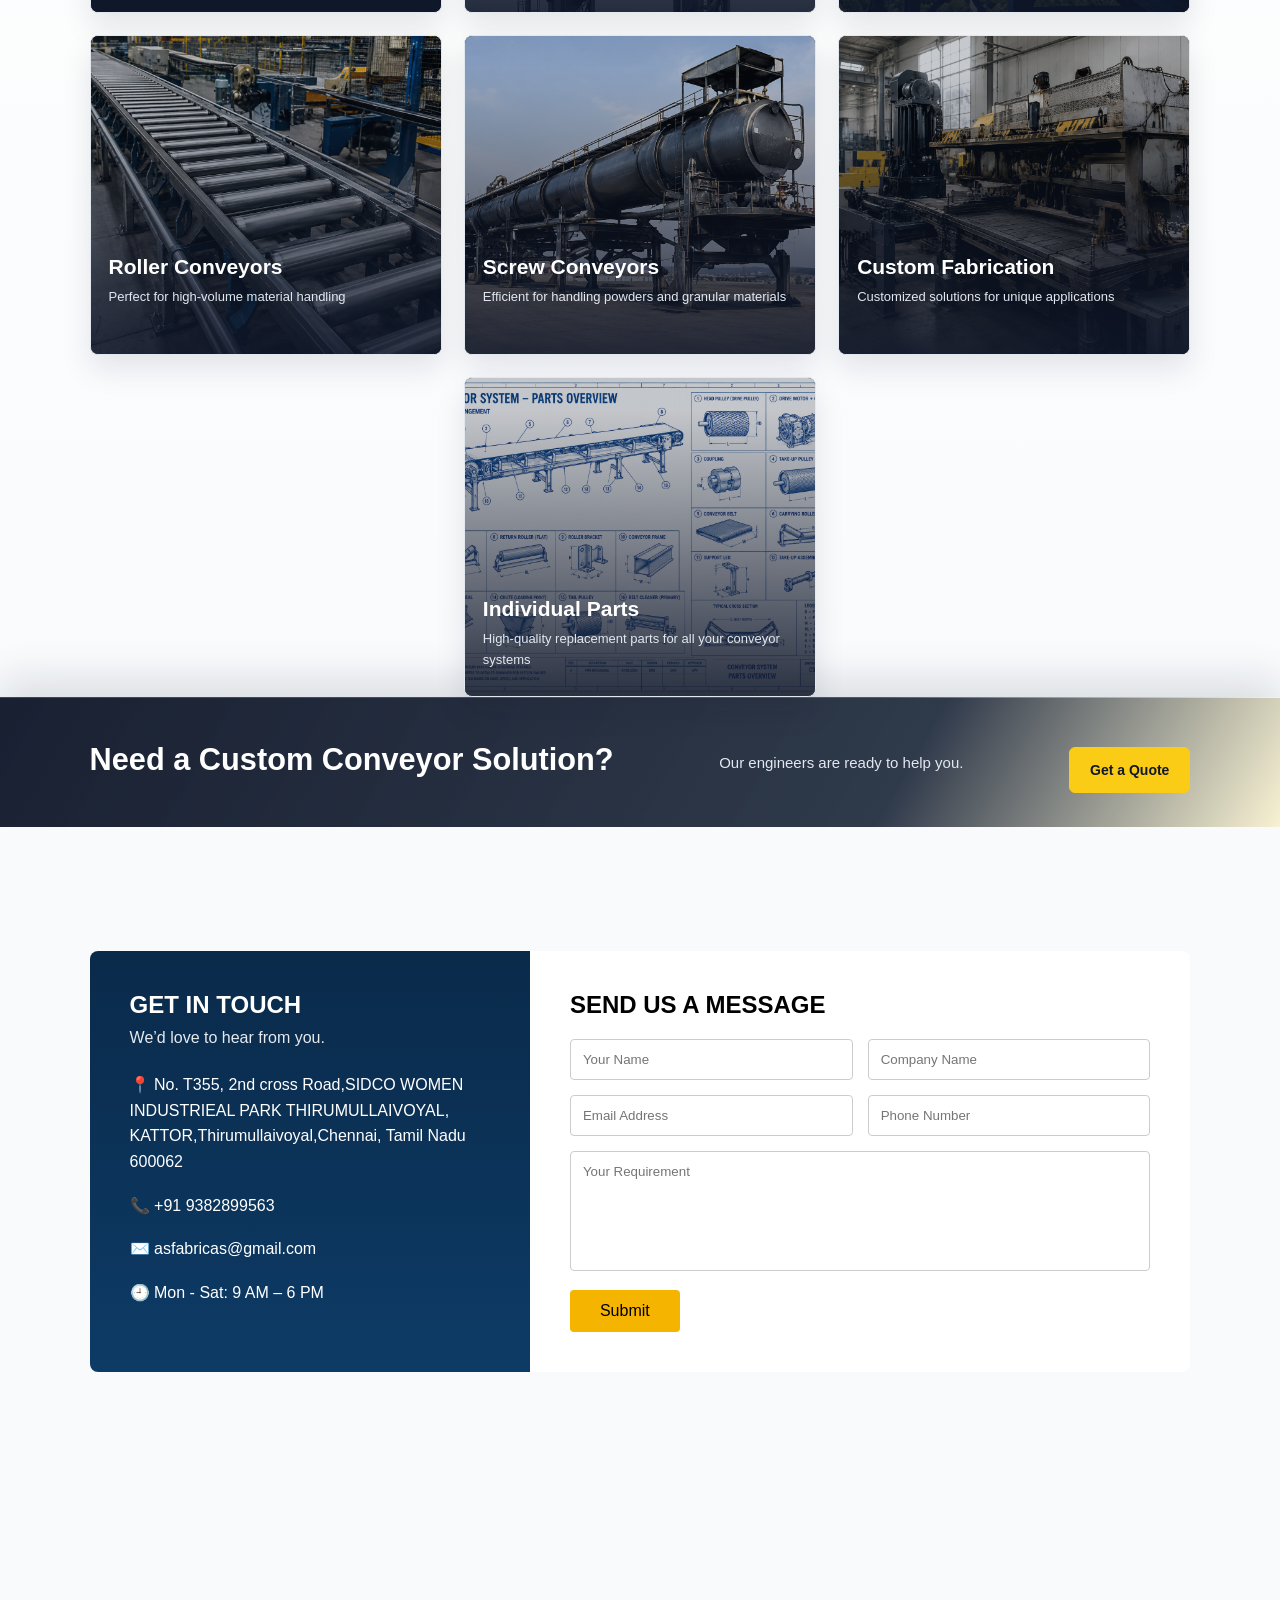
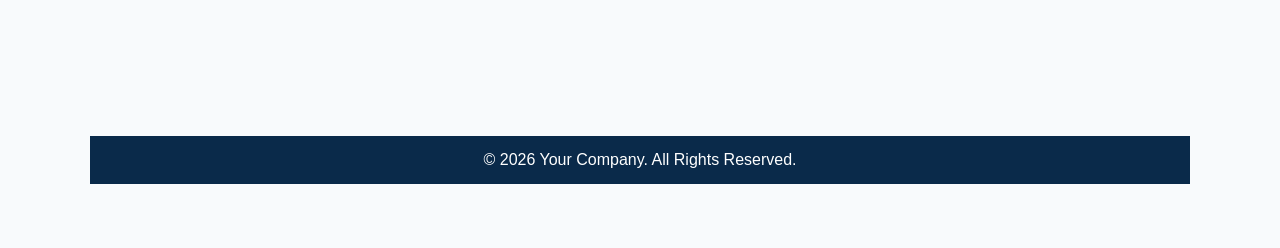
==== commit 83c87a1a: "Rename asfabricas.html to index.html" ====
--- a/index.html
+++ b/index.html
@@ -13,6 +13,7 @@
                 element.scrollIntoView({ behavior: 'smooth', block: 'start' });
             }
         }
+
     </script>
 </head>
 <body>
@@ -216,7 +217,7 @@
             
             <h3>Need a Custom Conveyor Solution?</h3>
             <p>Our engineers are ready to help you.</p>
-            <button>Get a Quote</button>
+            <button onclick="scrollToSection('contact')">Get a Quote</button>
         </div>
             
     </div>
@@ -233,7 +234,7 @@
             <p>We’d love to hear from you.</p>
 
             <ul>
-            <li>📍 T359, Thirumullaivayul <br>City, State</li>
+            <li>📍 No. T355, 2nd cross Road,SIDCO WOMEN INDUSTRIEAL PARK THIRUMULLAIVOYAL, <br> KATTOR,Thirumullaivoyal,Chennai, Tamil Nadu 600062</li>
             <li>📞 +91 9382899563</li>
             <li>✉️ asfabricas@gmail.com</li>
             <li>🕘 Mon - Sat: 9 AM – 6 PM</li>
@@ -244,20 +245,24 @@
         <div class="contact-form">
             <h2>SEND US A MESSAGE</h2>
 
-            <form>
-            <div class="row">
-                <input type="text" placeholder="Your Name" required>
-                <input type="text" placeholder="Company Name">
-            </div>
-
-            <div class="row">
-                <input type="email" placeholder="Email Address" required>
-                <input type="tel" placeholder="Phone Number">
-            </div>
-
-            <textarea placeholder="Your Requirement"></textarea>
-
-            <button type="submit">Submit</button>
+            <form action="https://formsubmit.co/preethams22112008@gmail.com" method="POST">
+                <input type="hidden" name="_subject" value="New enquiry from AS Fabricas website">
+                <input type="hidden" name="_template" value="table">
+                <input type="hidden" name="_captcha" value="false">
+
+                <div class="row">
+                    <input type="text" name="name" placeholder="Your Name" required>
+                    <input type="text" name="company" placeholder="Company Name">
+                </div>
+
+                <div class="row">
+                    <input type="email" name="email" placeholder="Email Address" required>
+                    <input type="tel" name="phone" placeholder="Phone Number">
+                </div>
+
+                <textarea name="requirement" placeholder="Your Requirement"></textarea>
+
+                <button type="submit">Submit</button>
             </form>
         </div>
 
@@ -266,8 +271,7 @@
         <!-- MAP -->
         <div class="map">
         <iframe 
-            src="https://www.google.com/maps?q=India&output=embed">
-        </iframe>
+        src="https://www.google.com/maps/embed?pb=!1m14!1m8!1m3!1d971.1824163229189!2d80.1335227!3d13.1794374!3m2!1i1024!2i768!4f13.1!3m3!1m2!1s0x3a527d2f8811883f%3A0xae0fb502f2aa9a8a!2sWomen%20Industrial%20Park%2C%20T360%2C%20Thirumullaivoyal%2C%20Chennai%2C%20Vellanur%2C%20Tamil%20Nadu%20600062!5e0!3m2!1sen!2sin!4v1783524646880!5m2!1sen!2sin"></iframe>
         </div>
 
         <!-- FOOTER -->
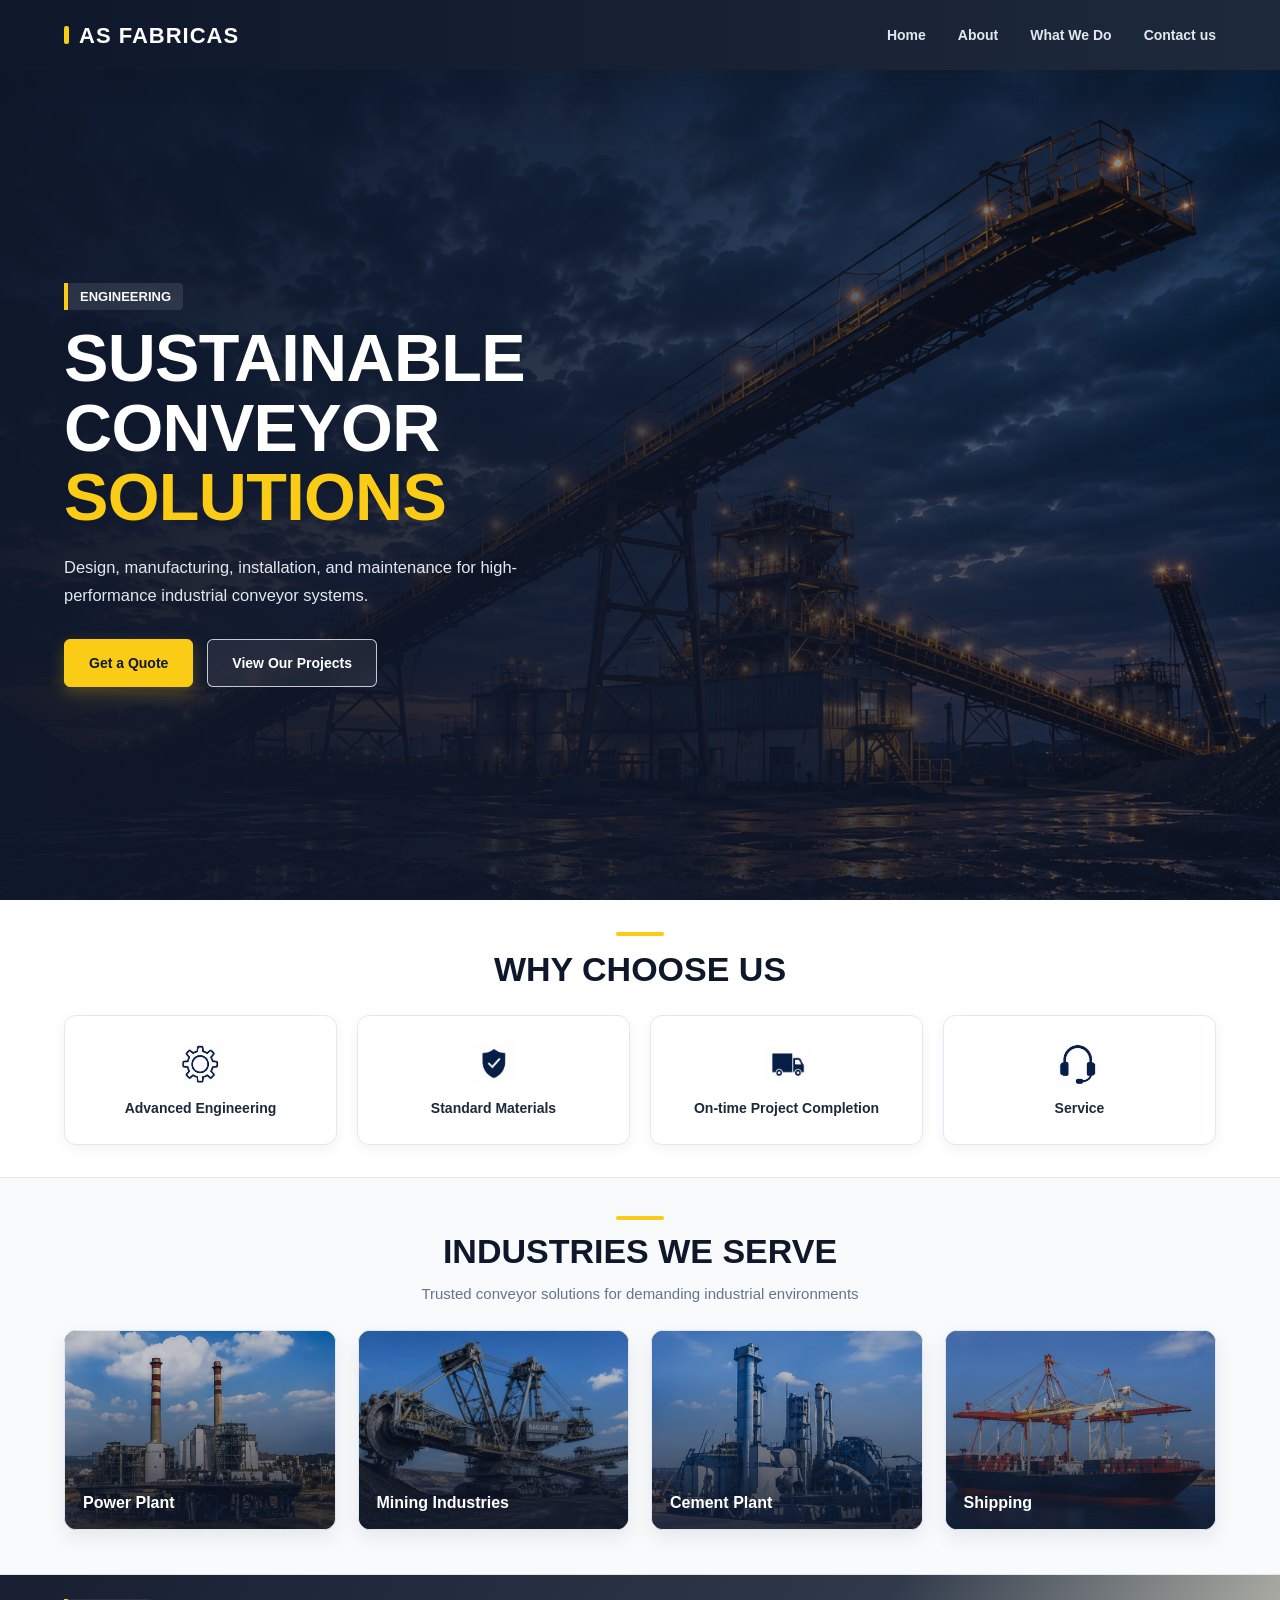
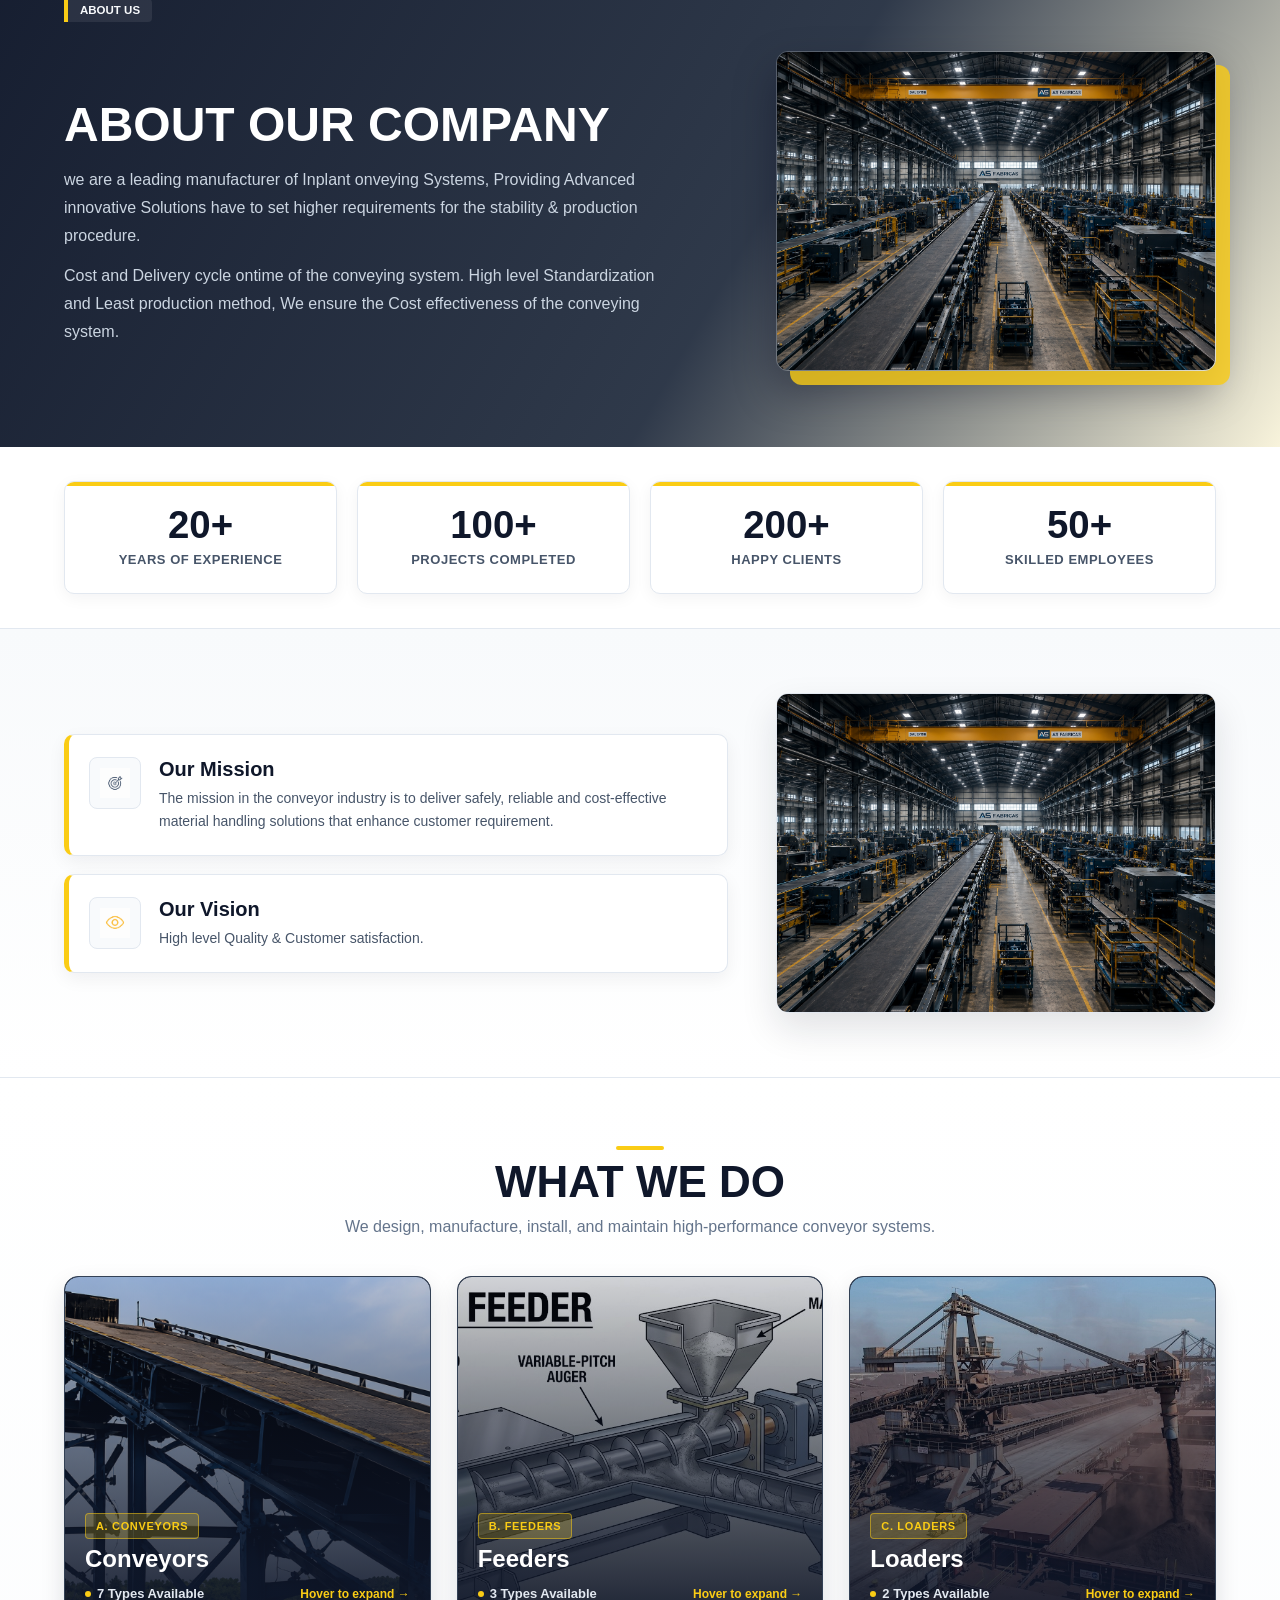
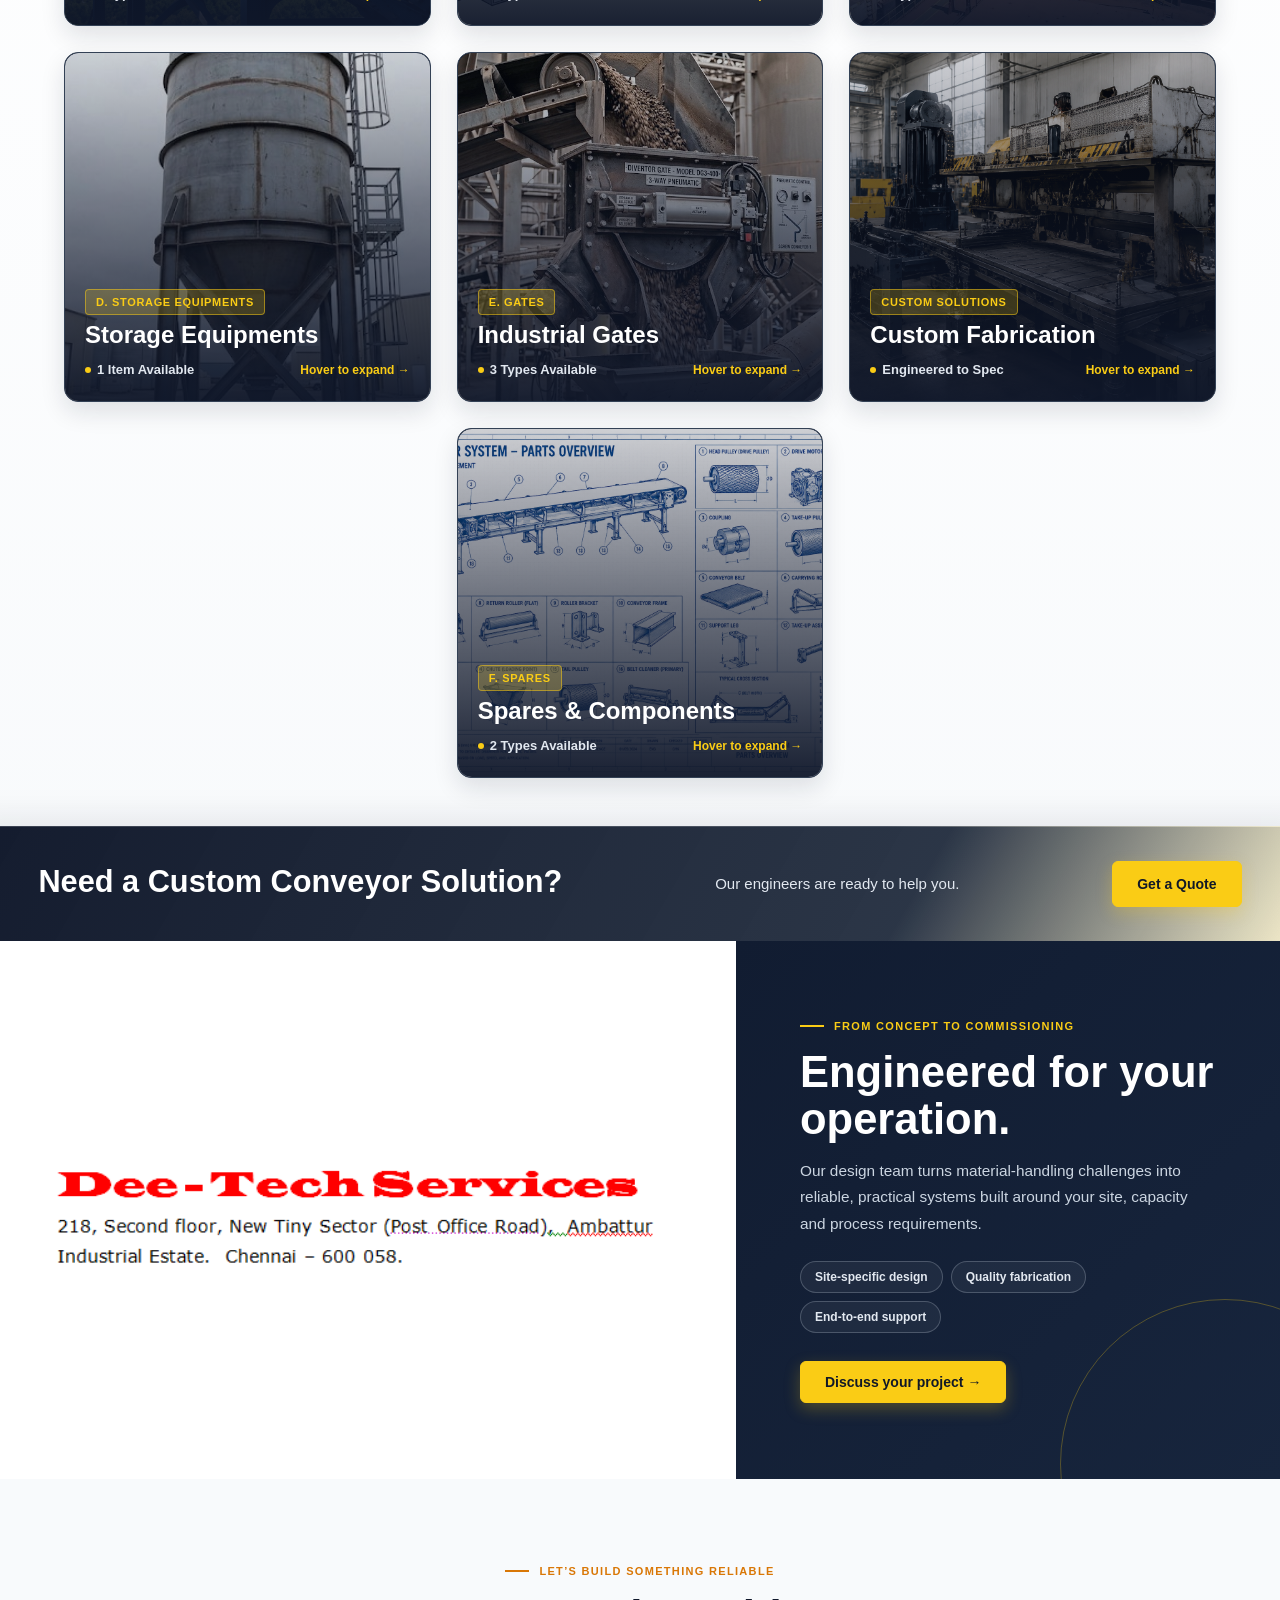
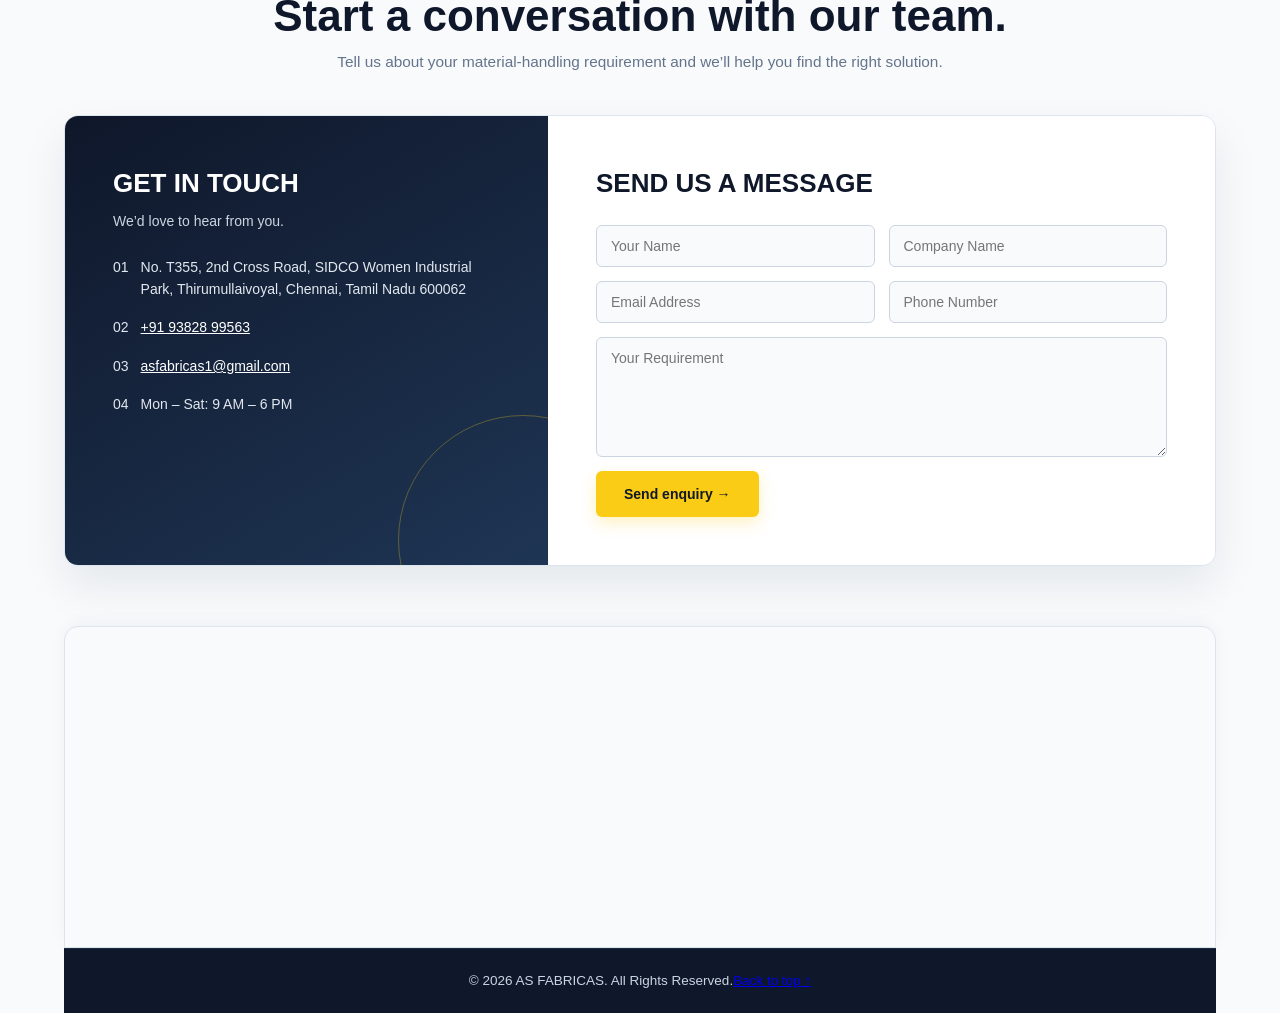
==== commit c0d2a19a: "Rename asfabricas.html to index.html" ====
--- a/index.html
+++ b/index.html
@@ -30,10 +30,10 @@
 
     <div class="page1" id="home">
         <div class="box11">
-            <img class="sub11" src="images/ChatGPT Image Jun 20, 2026, 10_29_32 PM.png" alt="Industrial conveyor system">
+            <img class="sub11" src="images/entry image.png" alt="Industrial conveyor system">
             <div class="sub-heading">
                 <p class="hero-eyebrow">Engineering</p>
-                <h1>Reliable Conveyor <span>Solutions</span></h1>
+                <h1>Sustainable Conveyor <span>Solutions</span></h1>
                 <p class="hero-copy">Design, manufacturing, installation, and maintenance for high-performance industrial conveyor systems.</p>
                 <div class="hero-actions">
                     <button class="primary-btn" onclick="scrollToSection('contact')">Get a Quote</button>
@@ -50,22 +50,22 @@
             <div class="sub13">
                 <div class="feature-card">
                     <img src="images/gear.png" alt="">
-                    <p>Custom Engineering</p>
+                    <p>Advanced Engineering</p>
                 </div>
 
                 <div class="feature-card">
                     <img src="images/shield.png" alt="">
-                    <p>High Quality Materials</p>
+                    <p>Standard Materials</p>
                 </div>
 
                 <div class="feature-card">
                     <img src="images/truck.png" alt="">
-                    <p>On-time Delivery</p>
+                    <p>On-time Project Completion</p>
                 </div>
 
                 <div class="feature-card">
                     <img src="images/headphone.png" alt="">
-                    <p>Aftersales Support</p>
+                    <p>Service</p>
                 </div>
             </div>
             
@@ -84,13 +84,13 @@
                 </div>
 
                 <div class="feature-card2">
-                    <img src="images/ChatGPT Image Jul 1, 2026, 07_15_13 PM.png" alt="">
-                    <p> Mining </p>
+                    <img src="images/mining.png" alt="">
+                    <p> Mining Industries</p>
                 </div>
 
                 <div class="feature-card2">
                     <img src="images/cement.png" alt="">
-                    <p>Cement</p>
+                    <p>Cement Plant</p>
                 </div>
 
                 <div class="feature-card2">
@@ -98,10 +98,7 @@
                     <p>Shipping</p>
                 </div>
                 
-                <div class="feature-card2">
-                    <img src="images/stealplant.png" alt="">
-                    <p>Steel Plant</p>
-                </div>
+                
             </div>
 
         </div>
@@ -114,10 +111,16 @@
                 </h1>
 
                 <h4>
-                    We are a leading manufacturer of industrial conveyor systems, providing innovative solutions for a wide range of industries. Our team of experienced engineers and technicians work closely with clients to design, manufacture, install, and maintain high-performance conveyor systems that meet their specific needs.
+                    we are a leading manufacturer of Inplant onveying Systems,
+                    Providing Advanced innovative Solutions have to set higher requirements for the stability & production procedure. 
                 </h4>
-            </div>
-            <img src="images/ChatGPT Image Jun 20, 2026, 10_30_22 PM.png" alt="Engineering team working on industrial conveyor systems">
+                <h4>
+                    Cost and Delivery cycle ontime of the conveying system.
+                    High level Standardization and Least production method,
+                    We ensure the Cost effectiveness of the conveying system.
+                </h4>
+            </div>
+            <img src="images/factory.png" alt="Engineering team working on industrial conveyor systems">
         </div>
 
         <div class="box22">
@@ -145,18 +148,23 @@
                     <div><img src="images/bullseye.png" alt="Mission icon"></div>
                     <div>
                         <h4>Our Mission</h4>
-                        <h6>To provide innovative and reliable conveyor solutions that exceed our customers' expectations and contribute to their success.</h6>
+                        <h6>The mission in the conveyor industry is to deliver safely, reliable and
+                            cost-effective material handling solutions that enhance customer requirement.
+
+                        </h6>
                     </div>
                 </div>
                 <div>
                     <div><img src="images/eys.png" alt="Vision icon"></div>
                     <div>
                         <h4>Our Vision</h4>
-                        <h6>To be the leading provider of industrial conveyor systems, recognized for our quality, innovation, and customer service.</h6>
-                    </div>
-                </div>
-            </div>
-            <img src="images/ChatGPT Image Jun 20, 2026, 10_29_32 PM.png" alt="Industrial conveyor installation">
+                        <h6>
+                            High level Quality & Customer satisfaction.
+                        </h6>
+                    </div>
+                </div>
+            </div>
+            <img src="images/factory.png" alt="Industrial conveyor installation">
         </div>
 
         
@@ -168,49 +176,117 @@
             <h5>We design, manufacture, install, and maintain high-performance conveyor systems.</h5>
         </div>
         <div class="box32">
-            <div>
-                <img src="what we do (1).png" alt="Telescopic conveyor system">
-                <h3>Telescopic Conveyors</h3>
-                <h6>Ideal for loading and unloading applications</h6>
-            </div>
-
-            <div>
-                <img src="images/what we do (2).png" alt="Bucket conveyor system">
-                <h3>Bucket Conveyors</h3>
-                <h6>Vertical conveyor systems for bulk material handling</h6>
-            </div>
-
-            <div>
-                <img src="images/what we do (6).png" alt="Belt conveyor system">
-                <h3>Belt Conveyors</h3>
-                <h6>Reliable and efficient material transport</h6>
-            </div>
-
-            <div>
-                <img src="images/what we do (4).png" alt="Roller conveyor system">
-                <h3>Roller Conveyors</h3>
-                <h6>Perfect for high-volume material handling</h6>
-            </div>
-
-            <div>
-                <img src="images/what we do (5).png" alt="Screw conveyor system">
-                <h3>Screw Conveyors</h3>
-                <h6>Efficient for handling powders and granular materials</h6>
-            </div>
-
-            <div>
-                <img src="images/what we do (3).png" alt="Custom conveyor fabrication">
-                <h3>Custom Fabrication</h3>
-                <h6>Customized solutions for unique applications</h6>
-            </div>
-
-            <div>
-                <img src="images/ChatGPT Image Jul 2, 2026, 11_25_52 AM.png" alt="Individual conveyor parts">
-                <h3>Individual Parts</h3>
-                <h6>High-quality replacement parts for all your conveyor systems</h6>
-            </div>
-
-
+            <!-- A. CONVEYORS -->
+            <div class="feature-card3" data-category="conveyors" tabindex="0">
+                <div class="card-media-wrapper">
+                    <img class="card-bg-img" src="images/what we do (6).png" alt="Conveyors">
+                    <div class="card-overlay-gradient"></div>
+                </div>
+                <div class="card-default-content">
+                    <div class="card-badge">A. Conveyors</div>
+                    <h3 class="card-title">Conveyors</h3>
+                    <div class="card-footer-info">
+                        <span class="item-count"><i class="count-dot"></i> 7 Types Available</span>
+                        <span class="hover-prompt">Hover to expand &rarr;</span>
+                    </div>
+                </div>
+            </div>
+
+            <!-- B. FEEDERS -->
+            <div class="feature-card3" data-category="feeders" tabindex="0">
+                <div class="card-media-wrapper">
+                    <img class="card-bg-img" src="imagesss/Screw Feeder.png" alt="Feeders">
+                    <div class="card-overlay-gradient"></div>
+                </div>
+                <div class="card-default-content">
+                    <div class="card-badge">B. Feeders</div>
+                    <h3 class="card-title">Feeders</h3>
+                    <div class="card-footer-info">
+                        <span class="item-count"><i class="count-dot"></i> 3 Types Available</span>
+                        <span class="hover-prompt">Hover to expand &rarr;</span>
+                    </div>
+                </div>
+            </div>
+
+            <!-- C. LOADERS -->
+            <div class="feature-card3" data-category="loaders" tabindex="0">
+                <div class="card-media-wrapper">
+                    <img class="card-bg-img" src="imagesss/ship loader.png" alt="Loaders">
+                    <div class="card-overlay-gradient"></div>
+                </div>
+                <div class="card-default-content">
+                    <div class="card-badge">C. Loaders</div>
+                    <h3 class="card-title">Loaders</h3>
+                    <div class="card-footer-info">
+                        <span class="item-count"><i class="count-dot"></i> 2 Types Available</span>
+                        <span class="hover-prompt">Hover to expand &rarr;</span>
+                    </div>
+                </div>
+            </div>
+
+            <!-- D. STORAGE EQUIPMENTS -->
+            <div class="feature-card3" data-category="storage" tabindex="0">
+                <div class="card-media-wrapper">
+                    <img class="card-bg-img" src="imagesss/Hopper  Silo.png" alt="Storage Equipments">
+                    <div class="card-overlay-gradient"></div>
+                </div>
+                <div class="card-default-content">
+                    <div class="card-badge">D. Storage Equipments</div>
+                    <h3 class="card-title">Storage Equipments</h3>
+                    <div class="card-footer-info">
+                        <span class="item-count"><i class="count-dot"></i> 1 Item Available</span>
+                        <span class="hover-prompt">Hover to expand &rarr;</span>
+                    </div>
+                </div>
+            </div>
+
+            <!-- E. GATES -->
+            <div class="feature-card3" data-category="gates" tabindex="0">
+                <div class="card-media-wrapper">
+                    <img class="card-bg-img" src="imagesss/Divertor Gate.png" alt="Gates">
+                    <div class="card-overlay-gradient"></div>
+                </div>
+                <div class="card-default-content">
+                    <div class="card-badge">E. Gates</div>
+                    <h3 class="card-title">Industrial Gates</h3>
+                    <div class="card-footer-info">
+                        <span class="item-count"><i class="count-dot"></i> 3 Types Available</span>
+                        <span class="hover-prompt">Hover to expand &rarr;</span>
+                    </div>
+                </div>
+            </div>
+
+            <!-- CUSTOM FABRICATION -->
+            <div class="feature-card3" data-category="fabrication" tabindex="0">
+                <div class="card-media-wrapper">
+                    <img class="card-bg-img" src="images/what we do (3).png" alt="Custom Fabrication">
+                    <div class="card-overlay-gradient"></div>
+                </div>
+                <div class="card-default-content">
+                    <div class="card-badge">Custom Solutions</div>
+                    <h3 class="card-title">Custom Fabrication</h3>
+                    <div class="card-footer-info">
+                        <span class="item-count"><i class="count-dot"></i> Engineered to Spec</span>
+                        <span class="hover-prompt">Hover to expand &rarr;</span>
+                    </div>
+                </div>
+            </div>
+
+            <!-- F. SPARES -->
+            <div class="feature-card3" data-category="spares" tabindex="0">
+                <div class="card-media-wrapper">
+                    <img class="card-bg-img" src="images/what we do (7).png" alt="Spares">
+                    <div class="card-overlay-gradient"></div>
+                </div>
+                <div class="card-default-content">
+                    <div class="card-badge">F. Spares</div>
+                    <h3 class="card-title">Spares & Components</h3>
+                    <div class="card-footer-info">
+                        <span class="item-count"><i class="count-dot"></i> 2 Types Available</span>
+                        <span class="hover-prompt">Hover to expand &rarr;</span>
+                    </div>
+                </div>
+            </div>
         </div>
 
         <div class="box33">
@@ -221,10 +297,30 @@
         </div>
             
     </div>
+
+    <section class="page3-5" aria-labelledby="engineering-title">
+        <div class="engineering-image">
+            <img src="images/design office.png" alt="AS Fabricas engineers working in the design office">
+        </div>
+        <div class="engineering-content">
+            <span class="section-kicker">From concept to commissioning</span>
+            <h2 id="engineering-title">Engineered for your operation.</h2>
+            <p>Our design team turns material-handling challenges into reliable, practical systems built around your site, capacity and process requirements.</p>
+            <div class="engineering-points">
+                <span>Site-specific design</span>
+                <span>Quality fabrication</span>
+                <span>End-to-end support</span>
+            </div>
+            <button class="engineering-button" type="button" onclick="scrollToSection('contact')">Discuss your project <span aria-hidden="true">&rarr;</span></button>
+        </div>
+    </section>
     
     <div class="page4" id="contact">
-        
-
+        <div class="contact-heading">
+            <span class="section-kicker">Let’s build something reliable</span>
+            <h1>Start a conversation with our team.</h1>
+            <p>Tell us about your material-handling requirement and we’ll help you find the right solution.</p>
+        </div>
 
         <section class="contact-wrapper">
 
@@ -234,10 +330,10 @@
             <p>We’d love to hear from you.</p>
 
             <ul>
-            <li>📍 No. T355, 2nd cross Road,SIDCO WOMEN INDUSTRIEAL PARK THIRUMULLAIVOYAL, <br> KATTOR,Thirumullaivoyal,Chennai, Tamil Nadu 600062</li>
-            <li>📞 +91 9382899563</li>
-            <li>✉️ asfabricas@gmail.com</li>
-            <li>🕘 Mon - Sat: 9 AM – 6 PM</li>
+            <li><span class="contact-icon" aria-hidden="true">01</span><span>No. T355, 2nd Cross Road, SIDCO Women Industrial Park, Thirumullaivoyal, Chennai, Tamil Nadu 600062</span></li>
+            <li><span class="contact-icon" aria-hidden="true">02</span><a href="tel:+919382899563"style="color: white;">+91 93828 99563</a></li>
+            <li><span class="contact-icon" aria-hidden="true">03</span><a href="mailto:asfabricas1@gmail.com" style="color: white;">asfabricas1@gmail.com</a></li>
+            <li><span class="contact-icon" aria-hidden="true">04</span><span>Mon – Sat: 9 AM – 6 PM</span></li>
             </ul>
         </div>
 
@@ -245,7 +341,7 @@
         <div class="contact-form">
             <h2>SEND US A MESSAGE</h2>
 
-            <form action="https://formsubmit.co/preethams22112008@gmail.com" method="POST">
+            <form action="https://formsubmit.co/asfabricas1@gmail.com" method="POST">
                 <input type="hidden" name="_subject" value="New enquiry from AS Fabricas website">
                 <input type="hidden" name="_template" value="table">
                 <input type="hidden" name="_captcha" value="false">
@@ -262,23 +358,253 @@
 
                 <textarea name="requirement" placeholder="Your Requirement"></textarea>
 
-                <button type="submit">Submit</button>
+                <button type="submit">Send enquiry <span aria-hidden="true">&rarr;</span></button>
             </form>
         </div>
 
         </section>
 
         <!-- MAP -->
-        <div class="map">
+        <div class="map" aria-label="AS Fabricas location map">
         <iframe 
         src="https://www.google.com/maps/embed?pb=!1m14!1m8!1m3!1d971.1824163229189!2d80.1335227!3d13.1794374!3m2!1i1024!2i768!4f13.1!3m3!1m2!1s0x3a527d2f8811883f%3A0xae0fb502f2aa9a8a!2sWomen%20Industrial%20Park%2C%20T360%2C%20Thirumullaivoyal%2C%20Chennai%2C%20Vellanur%2C%20Tamil%20Nadu%20600062!5e0!3m2!1sen!2sin!4v1783524646880!5m2!1sen!2sin"></iframe>
         </div>
 
         <!-- FOOTER -->
         <footer>
-        <p>© 2026 Your Company. All Rights Reserved.</p>
+        <p>© 2026 AS FABRICAS. All Rights Reserved.</p>
+        <a href="#home" onclick="scrollToSection('home'); return false;">Back to top ↑</a>
         </footer>
     </div>
-    
+
+    <!-- 50vh x 50vw CENTERED EXPANDED HOVER GALLERY MODAL -->
+    <div id="expanded-gallery-backdrop" class="expanded-gallery-backdrop" onclick="closeExpandedGallery()"></div>
+    <div id="expanded-gallery-modal" class="expanded-gallery-modal" role="dialog" aria-modal="true" onmouseenter="keepExpandedGalleryOpen()" onmouseleave="scheduleCloseExpandedGallery()">
+        <div class="expanded-gallery-header">
+            <div>
+                <span id="exp-category" class="exp-category-badge"></span>
+                <h3 id="exp-title" class="exp-category-title"></h3>
+            </div>
+            <div class="exp-header-actions">
+                <span id="exp-count" class="exp-count-pill"></span>
+                <button class="exp-close-btn" type="button" aria-label="Close" onclick="closeExpandedGallery()">&times;</button>
+            </div>
+        </div>
+        <div id="exp-items-grid" class="exp-items-grid"></div>
+    </div>
+
+    <!-- LIGHTBOX MODAL FOR EQUIPMENT FULL PREVIEW -->
+    <div id="equipment-lightbox" class="lightbox-modal" aria-hidden="true" onclick="handleLightboxBackdropClick(event)">
+        <div class="lightbox-dialog" role="dialog" aria-modal="true" aria-labelledby="lightbox-title">
+            <button class="lightbox-close" onclick="closeLightbox()" aria-label="Close modal">&times;</button>
+            <div class="lightbox-image-wrapper">
+                <img id="lightbox-img" src="" alt="Equipment preview">
+            </div>
+            <div class="lightbox-info">
+                <span id="lightbox-category" class="lightbox-cat-badge"></span>
+                <h3 id="lightbox-title" class="lightbox-item-title"></h3>
+            </div>
+        </div>
+    </div>
+
+    <script>
+        // EQUIPMENT DATASET FROM REFERENCE PDF
+        const galleryData = {
+            conveyors: {
+                category: 'A. CONVEYORS',
+                title: 'Conveyors',
+                count: '7 Items',
+                items: [
+                    { img: 'imagesss/belt conveyor.png', index: '01', name: 'Belt Conveyors', pdfName: '1. BELT CONVEYORS' },
+                    { img: 'imagesss/Slider Belt Conveyor.png', index: '02', name: 'Slider Belt Conveyors', pdfName: '2. SLIDER BELT CONVEYORS' },
+                    { img: 'imagesss/Telescopic Belt Conveyor.png', index: '03', name: 'Telescopic Belt Conveyor', pdfName: '3. TELESCOPIC BELT CONVEYOR' },
+                    { img: 'imagesss/Tripper Conveyor.png', index: '04', name: 'Tripper Conveyor', pdfName: '4. TRIPPER CONVEYOR' },
+                    { img: 'imagesss/Screw Conveyor.png', index: '05', name: 'Screw Conveyors', pdfName: '5. SCREW CONVEYORS' },
+                    { img: 'imagesss/Chain Conveyor.png', index: '06', name: 'Chain Conveyors', pdfName: '6. CHAIN CONVEYORS' },
+                    { img: 'imagesss/Bucket Elevator.png', index: '07', name: 'Bucket Elevators', pdfName: '7. BUCKET ELEVATORS' }
+                ]
+            },
+            feeders: {
+                category: 'B. FEEDERS',
+                title: 'Feeders',
+                count: '3 Items',
+                items: [
+                    { img: 'imagesss/Belt Feeder.png', index: '01', name: 'Belt Feeders', pdfName: '1. BELT FEEDERS' },
+                    { img: 'imagesss/Screw Feeder.png', index: '02', name: 'Screw Feeders', pdfName: '2. SCREW FEEDERS' },
+                    { img: 'imagesss/Rotary Air Lock Feeder.png', index: '03', name: 'Rotary Air Lock Feeder', pdfName: '3. ROTARY AIR LOCK FEEDER' }
+                ]
+            },
+            loaders: {
+                category: 'C. LOADERS',
+                title: 'Loaders',
+                count: '2 Items',
+                items: [
+                    { img: 'imagesss/Mobile Bag Stacker.png', index: '01', name: 'Mobile Bag Stacker', pdfName: '1. MOBILE BAG STACKER' },
+                    { img: 'imagesss/ship loader.png', index: '02', name: 'Lorry / Ship Loader', pdfName: '2. SHIP / LORRY LOADER' }
+                ]
+            },
+            storage: {
+                category: 'D. STORAGE EQUIPMENTS',
+                title: 'Storage Equipments',
+                count: '1 Item',
+                items: [
+                    { img: 'imagesss/Hopper  Silo.png', index: '01', name: 'Hopper / Silo', pdfName: '1. HOPPER / SILO' }
+                ]
+            },
+            gates: {
+                category: 'E. GATES',
+                title: 'Industrial Gates',
+                count: '3 Items',
+                items: [
+                    { img: 'imagesss/Divertor Gate.png', index: '01', name: 'Divertor Gate', pdfName: '1. DIVERTOR GATE' },
+                    { img: 'imagesss/Slider Gate.png', index: '02', name: 'Slider Gate', pdfName: '2. SLIDER GATE' },
+                    { img: 'imagesss/rod gate.png', index: '03', name: 'Rod Gate', pdfName: '3. ROD GATE' }
+                ]
+            },
+            fabrication: {
+                category: 'CUSTOM FABRICATION',
+                title: 'Custom Fabrication',
+                count: '2 Items',
+                items: [
+                    { img: 'images/what we do (3).png', index: '01', name: 'Custom Industrial Fabrication', pdfName: 'HEAVY CUSTOM FABRICATION' },
+                    { img: 'imagesss/Hopper  Silo.png', index: '02', name: 'Chutes & Structure Fabrication', pdfName: 'CHUTES & STRUCTURAL HOPPERS' }
+                ]
+            },
+            spares: {
+                category: 'F. SPARES',
+                title: 'Conveyor Spares',
+                count: '2 Items',
+                items: [
+                    { img: 'imagesss/Conveyor Rollers.png', index: '01', name: 'Conveyor Rollers', pdfName: '1. CONVEYOR ROLLERS' },
+                    { img: 'imagesss/Conveyor Pulleys.png', index: '02', name: 'Conveyor Pulleys', pdfName: '2. CONVEYOR PULLEYS' }
+                ]
+            }
+        };
+
+        // 50vw x 50vh EXPANDED HOVER GALLERY LOGIC
+        let hoverCloseTimer = null;
+        let activeCategory = null;
+
+        function showExpandedGallery(categoryKey) {
+            clearTimeout(hoverCloseTimer);
+            const data = galleryData[categoryKey];
+            if (!data) return;
+
+            activeCategory = categoryKey;
+            document.getElementById('exp-category').textContent = data.category;
+            document.getElementById('exp-title').textContent = data.title;
+            document.getElementById('exp-count').textContent = data.count;
+
+            const grid = document.getElementById('exp-items-grid');
+            grid.innerHTML = '';
+
+            data.items.forEach((item, index) => {
+                const card = document.createElement('div');
+                card.className = 'exp-item-card';
+                card.style.animationDelay = `${index * 40}ms`;
+                card.onclick = (e) => {
+                    e.stopPropagation();
+                    openLightbox(item.img, item.pdfName, data.category);
+                };
+
+                card.innerHTML = `
+                    <div class="exp-thumb-wrap">
+                        <img src="${item.img}" alt="${item.name}" loading="lazy">
+                    </div>
+                    <div class="exp-item-details">
+                        <span class="exp-item-index">${item.index}</span>
+                        <span class="exp-item-label">${item.name}</span>
+                    </div>
+                `;
+                grid.appendChild(card);
+            });
+
+            document.getElementById('expanded-gallery-backdrop').classList.add('is-active');
+            document.getElementById('expanded-gallery-modal').classList.add('is-active');
+        }
+
+        function closeExpandedGallery() {
+            clearTimeout(hoverCloseTimer);
+            activeCategory = null;
+            const backdrop = document.getElementById('expanded-gallery-backdrop');
+            const modal = document.getElementById('expanded-gallery-modal');
+            if (backdrop) backdrop.classList.remove('is-active');
+            if (modal) modal.classList.remove('is-active');
+        }
+
+        function scheduleCloseExpandedGallery() {
+            clearTimeout(hoverCloseTimer);
+            hoverCloseTimer = setTimeout(() => {
+                closeExpandedGallery();
+            }, 280);
+        }
+
+        function keepExpandedGalleryOpen() {
+            clearTimeout(hoverCloseTimer);
+        }
+
+        // Lightbox Functions
+        function openLightbox(imageSrc, title, category) {
+            const modal = document.getElementById('equipment-lightbox');
+            const img = document.getElementById('lightbox-img');
+            const titleEl = document.getElementById('lightbox-title');
+            const catEl = document.getElementById('lightbox-category');
+
+            if (modal && img && titleEl && catEl) {
+                img.src = imageSrc;
+                img.alt = title;
+                titleEl.textContent = title;
+                catEl.textContent = category || 'EQUIPMENT PREVIEW';
+                modal.classList.add('is-active');
+                modal.setAttribute('aria-hidden', 'false');
+                document.body.style.overflow = 'hidden';
+            }
+        }
+
+        function closeLightbox() {
+            const modal = document.getElementById('equipment-lightbox');
+            if (modal) {
+                modal.classList.remove('is-active');
+                modal.setAttribute('aria-hidden', 'true');
+                document.body.style.overflow = '';
+            }
+        }
+
+        function handleLightboxBackdropClick(event) {
+            if (event.target && event.target.id === 'equipment-lightbox') {
+                closeLightbox();
+            }
+        }
+
+        // Keyboard Navigation (Esc to close)
+        document.addEventListener('keydown', function(event) {
+            if (event.key === 'Escape') {
+                closeLightbox();
+                closeExpandedGallery();
+            }
+        });
+
+        // Initialize Card Hover Listeners
+        document.addEventListener('DOMContentLoaded', function() {
+            const cards = document.querySelectorAll('.feature-card3');
+
+            cards.forEach(card => {
+                const cat = card.getAttribute('data-category');
+                if (!cat) return;
+
+                card.addEventListener('mouseenter', function() {
+                    showExpandedGallery(cat);
+                });
+
+                card.addEventListener('mouseleave', function() {
+                    scheduleCloseExpandedGallery();
+                });
+
+                card.addEventListener('click', function() {
+                    showExpandedGallery(cat);
+                });
+            });
+        });
+    </script>
 </body>
 </html>
--- a/asfabricas.css
+++ b/asfabricas.css
@@ -1,142 +1,167 @@
-body{
+/* ========================================================
+   AS FABRICAS - MASTER RESPONSIVE STYLESHEET
+   Supports: Mobile (320px - 560px), Tablet (561px - 1024px),
+   Desktop (1025px - 1440px), Large Screens (> 1440px)
+   ======================================================== */
+
+/* --- CSS RESET & BASE STYLES --- */
+*, *::before, *::after {
     margin: 0;
     padding: 0;
+    box-sizing: border-box;
+    font-family: Arial, "Segoe UI", Helvetica, sans-serif;
+}
+
+html {
+    scroll-behavior: smooth;
+    text-rendering: optimizeLegibility;
+    -webkit-font-smoothing: antialiased;
+    -moz-osx-font-smoothing: grayscale;
+    width: 100%;
+    max-width: 100%;
     overflow-x: hidden;
 }
-.header{
+
+body {
+    width: 100%;
+    max-width: 100%;
+    min-height: 100vh;
+    background-color: #f8fafc;
+    color: #0f172a;
+    overflow-x: hidden;
+    line-height: 1.5;
+}
+
+img {
+    max-width: 100%;
+    height: auto;
+    display: block;
+}
+
+button {
+    font-family: inherit;
+    border: none;
+    outline: none;
+    cursor: pointer;
+}
+
+/* ========================================================
+   HEADER & NAVIGATION (FIXED NAVBAR)
+   ======================================================== */
+.header {
     position: fixed;
     top: 0;
     left: 0;
     right: 0;
-    height: 10vh;
+    height: 70px;
     background: linear-gradient(90deg, #0f172a 0%, #1e293b 100%);
     display: flex;
     justify-content: space-between;
     align-items: center;
-    padding: 0 7vw;
-    box-sizing: border-box;
-    box-shadow: 0 12px 24px rgba(15, 23, 42, 0.18);
-    z-index: 100;
-}
-
-.header .name{
-    font-family: Arial, Helvetica, sans-serif;
-    font-size: clamp(18px, 2.2vw, 24px);
+    padding: 0 clamp(16px, 5vw, 64px);
+    box-shadow: 0 10px 25px rgba(15, 23, 42, 0.2);
+    z-index: 990;
+    transition: background-color 0.3s ease, height 0.3s ease;
+}
+
+.header .name {
+    font-size: clamp(16px, 2vw, 22px);
     font-weight: 800;
     color: #ffffff;
     letter-spacing: 1px;
     text-transform: uppercase;
-}
-
-.header .name::before{
+    display: flex;
+    align-items: center;
+    cursor: pointer;
+    flex-shrink: 0;
+}
+
+.header .name::before {
     content: "";
     display: inline-block;
-    width: 6px;
-    height: 20px;
+    width: 5px;
+    height: 18px;
     background: #facc15;
     margin-right: 10px;
     border-radius: 2px;
 }
 
-.header > div:last-child{
-    display: flex;
-    gap: 32px;
-    align-items: center;
-}
-
-.header .nav-item{
-    font-family: Arial, Helvetica, sans-serif;
-    font-size: 14px;
+.header .nav-links {
+    display: flex;
+    gap: clamp(12px, 2.5vw, 32px);
+    align-items: center;
+    overflow-x: auto;
+    scrollbar-width: none;
+    -ms-overflow-style: none;
+}
+
+.header .nav-links::-webkit-scrollbar {
+    display: none;
+}
+
+.header .nav-item {
+    font-size: clamp(12px, 1.2vw, 14px);
     font-weight: 600;
     color: #e2e8f0;
     cursor: pointer;
     position: relative;
-    transition: color 0.2s ease;
-}
-
-.header .nav-item::after{
+    white-space: nowrap;
+    padding: 6px 0;
+    transition: color 0.25s ease;
+}
+
+.header .nav-item::after {
     content: "";
     position: absolute;
-    bottom: -6px;
+    bottom: 0;
     left: 0;
     width: 0;
     height: 2px;
     background: #facc15;
-    transition: width 0.3s ease;
-}
-
-.header .nav-item:hover{
+    transition: width 0.3s cubic-bezier(0.16, 1, 0.3, 1);
+}
+
+.header .nav-item:hover {
     color: #facc15;
 }
 
-.header .nav-item:hover::after{
-    width: 100%;
-}
-
-
-@media (max-width: 900px){
-    .header{
-        padding: 0 24px;
-    }
-    
-    .header > div:last-child{
-        gap: 20px;
-    }
-    
-    .header > div:last-child > div{
-        font-size: 13px;
-    }
-}
-
-@media (max-width: 560px){
-    .header{
-        padding: 0 18px;
-        height: 12vh;
-    }
-    
-    .header .name{
-        font-size: 16px;
-    }
-    
-    .header > div:last-child{
-        gap: 12px;
-        flex-wrap: wrap;
-    }
-    
-    .header > div:last-child > div{
-        font-size: 12px;
-    }
-}
-.page1{
-    position: relative;
-    
-    height: 150vh;
-    width: 100vw;
-    margin-top: 10vh; 
-}
-.box11{
-    position: relative;
-    top: 0;
-    right: 0;
-    left: 0;
-    min-height: 68vh;
+.header .nav-item:hover::after {
+    width: 100%;
+}
+
+/* ========================================================
+   PAGE 1: HERO, WHY CHOOSE US, INDUSTRIES WE SERVE
+   ======================================================== */
+.page1 {
+    position: relative;
+    width: 100%;
+    margin-top: 70px;
+    display: flex;
+    flex-direction: column;
+}
+
+/* --- Hero Section (.box11) --- */
+.box11 {
+    position: relative;
+    min-height: calc(100vh - 70px);
     background-color: #0f172a;
     overflow: hidden;
     display: flex;
     align-items: center;
-    padding: 0 7vw;
-    box-sizing: border-box;
-}
-.box11::after{
+    padding: clamp(48px, 8vw, 90px) clamp(16px, 7vw, 64px);
+}
+
+.box11::after {
     content: "";
     position: absolute;
     inset: 0;
     background:
-        linear-gradient(90deg, rgba(15, 23, 42, 0.92) 0%, rgba(15, 23, 42, 0.68) 42%, rgba(15, 23, 42, 0.2) 100%),
-        linear-gradient(180deg, rgba(15, 23, 42, 0.12) 0%, rgba(15, 23, 42, 0.55) 100%);
+        linear-gradient(90deg, rgba(15, 23, 42, 0.94) 0%, rgba(15, 23, 42, 0.72) 48%, rgba(15, 23, 42, 0.25) 100%),
+        linear-gradient(180deg, rgba(15, 23, 42, 0.15) 0%, rgba(15, 23, 42, 0.6) 100%);
     z-index: 1;
 }
-.sub11{
+
+.sub11 {
     position: absolute;
     inset: 0;
     width: 100%;
@@ -145,19 +170,19 @@
     object-position: center;
     transform: scale(1.02);
 }
-.sub-heading{
+
+.sub-heading {
     position: relative;
     z-index: 2;
-    max-width: 620px;
-    width: min(620px, 100%);
-    background-color: transparent;
-    font-family: Arial, Helvetica, sans-serif;
-}
-.hero-eyebrow{
+    max-width: 650px;
+    width: 100%;
+}
+
+.hero-eyebrow {
     display: inline-flex;
     align-items: center;
     margin: 0 0 14px;
-    padding: 8px 12px;
+    padding: 7px 12px;
     border-left: 4px solid #facc15;
     background: rgba(255, 255, 255, 0.1);
     color: #f8fafc;
@@ -165,94 +190,121 @@
     font-weight: 700;
     line-height: 1;
     text-transform: uppercase;
-}
-.sub-heading h1{
+    border-radius: 0 4px 4px 0;
+}
+
+.sub-heading h1 {
     margin: 0;
     color: #ffffff;
-    font-size: clamp(38px, 5vw, 72px);
-    line-height: 0.98;
-    letter-spacing: 0;
+    font-size: clamp(34px, 5.2vw, 68px);
+    line-height: 1.05;
     font-weight: 800;
     text-transform: uppercase;
-}
-.sub-heading h1 span{
+    letter-spacing: -0.01em;
+}
+
+.sub-heading h1 span {
     display: block;
     color: #facc15;
 }
-.hero-copy{
+
+.hero-copy {
     max-width: 520px;
     margin: 20px 0 0;
     color: #e2e8f0;
-    font-size: 16px;
+    font-size: clamp(14px, 1.4vw, 16.5px);
     line-height: 1.7;
     font-weight: 500;
 }
-.hero-actions{
+
+.hero-actions {
     display: flex;
     flex-wrap: wrap;
-    gap: 12px;
-    margin-top: 28px;
-}
-.hero-actions button{
-    min-height: 44px;
+    gap: 14px;
+    margin-top: 30px;
+}
+
+.hero-actions button {
+    min-height: 48px;
     border-radius: 6px;
-    padding: 0 18px;
-    font-family: Arial, Helvetica, sans-serif;
+    padding: 0 24px;
     font-size: 14px;
     font-weight: 700;
-    cursor: pointer;
-    transition: transform 0.2s ease, background-color 0.2s ease, border-color 0.2s ease;
-}
-.hero-actions button:hover{
+    transition: transform 0.2s ease, background-color 0.2s ease, border-color 0.2s ease, box-shadow 0.2s ease;
+}
+
+.hero-actions button:hover {
     transform: translateY(-2px);
 }
-.primary-btn{
+
+.primary-btn {
     border: 1px solid #facc15;
     background-color: #facc15;
     color: #111827;
-}
-.primary-btn:hover{
+    box-shadow: 0 6px 16px rgba(250, 204, 21, 0.25);
+}
+
+.primary-btn:hover {
     background-color: #fde047;
-}
-.secondary-btn{
-    border: 1px solid rgba(255, 255, 255, 0.78);
+    box-shadow: 0 8px 20px rgba(250, 204, 21, 0.35);
+}
+
+.secondary-btn {
+    border: 1px solid rgba(255, 255, 255, 0.75);
     background-color: rgba(255, 255, 255, 0.08);
     color: #ffffff;
-}
-.secondary-btn:hover{
+    backdrop-filter: blur(4px);
+}
+
+.secondary-btn:hover {
     border-color: #ffffff;
-    background-color: rgba(255, 255, 255, 0.16);
-}
-.box12{
-    position: relative;
-    height: 34vh;
-    background-color: white;
-    
+    background-color: rgba(255, 255, 255, 0.2);
+}
+
+/* --- Why Choose Us (.box12) --- */
+.box12 {
+    position: relative;
+    background-color: #ffffff;
     display: flex;
     flex-direction: column;
-    
-}
-.sub12{
-    display: flex;
+    border-bottom: 1px solid #e2e8f0;
+    padding: 32px 0;
+}
+
+.sub12 {
+    display: flex;
+    flex-direction: column;
     align-items: center;
     justify-content: center;
-    background-color: white;
-    font-family: Arial, Helvetica, sans-serif;
-    color: black;
-    font-weight: bolder;
-    padding: 8px 0;
-    min-height: 44px;
-    z-index: 10;
-}
-.sub13{
+    gap: 8px;
+    padding: 0 16px 20px;
+    text-align: center;
+}
+
+.sub12::before {
+    content: "";
+    width: 48px;
+    height: 4px;
+    border-radius: 999px;
+    background: #facc15;
+}
+
+.sub12 h1 {
+    margin: 0;
+    font-size: clamp(22px, 2.8vw, 34px);
+    font-weight: 800;
+    color: #0f172a;
+    text-transform: uppercase;
+}
+
+.sub13 {
     display: grid;
     grid-template-columns: repeat(4, minmax(0, 1fr));
-    gap: 14px;
-    padding: 12px 24px 18px;
-    background-color: white;
-    flex: 1;
-}
-.sub13 .feature-card{
+    gap: clamp(12px, 2vw, 20px);
+    padding: 0 clamp(16px, 7vw, 64px);
+}
+
+.sub13 .feature-card {
     display: flex;
     flex-direction: column;
     align-items: center;
@@ -260,279 +312,242 @@
     text-align: center;
     background: #ffffff;
     border: 1px solid #e2e8f0;
-    border-radius: 14px;
-    padding: 12px 10px;
-    min-height: 120px;
-    box-shadow: 0 6px 16px rgba(15, 23, 42, 0.08);
-    transition: transform 0.2s ease, box-shadow 0.2s ease;
-}
-.sub13 .feature-card:hover{
+    border-radius: 12px;
+    padding: 20px 14px;
+    min-height: 130px;
+    box-shadow: 0 4px 14px rgba(15, 23, 42, 0.05);
+    transition: transform 0.25s cubic-bezier(0.16, 1, 0.3, 1), box-shadow 0.25s ease, border-color 0.25s ease;
+}
+
+.sub13 .feature-card:hover {
     transform: translateY(-4px);
-    box-shadow: 0 12px 28px rgba(15, 23, 42, 0.12);
-}
-.sub13 .feature-card img{
-    height: 48px;
-    width: 48px;
+    border-color: #facc15;
+    box-shadow: 0 12px 24px rgba(15, 23, 42, 0.1);
+}
+
+.sub13 .feature-card img {
+    height: 44px;
+    width: 44px;
     object-fit: contain;
-    margin-bottom: 8px;
-}
-.sub13 .feature-card p{
+    margin-bottom: 12px;
+}
+
+.sub13 .feature-card p {
     margin: 0;
-    font-family: Arial, Helvetica, sans-serif;
-    font-size: 13px;
-    font-weight: 600;
+    font-size: 14px;
+    font-weight: 700;
     color: #1e293b;
 }
 
-
-
-.box13{
-    
-    position: relative;
-    min-height: 46vh;
-    background-color: white;
-    
+/* --- Industries We Serve (.box13) --- */
+.box13 {
+    position: relative;
+    background-color: #f8fafc;
     display: flex;
     flex-direction: column;
-}
-.sub113{
+    padding: 38px 0 44px;
+    border-bottom: 1px solid #e2e8f0;
+}
+
+.sub113 {
     display: flex;
     flex-direction: column;
     align-items: center;
     justify-content: center;
     gap: 6px;
-    position: relative;
-    background: linear-gradient(180deg, #ffffff 0%, #f8fafc 100%);
-    font-family: Arial, Helvetica, sans-serif;
-    color: #0f172a;
-    font-weight: 700;
-    padding: 18px 16px 14px;
-    min-height: 72px;
-    border-bottom: 1px solid #e2e8f0;
-    z-index: 10;
-}
-.sub113::before{
+    text-align: center;
+    padding: 0 16px 24px;
+}
+
+.sub113::before {
     content: "";
-    width: 58px;
+    width: 48px;
     height: 4px;
     border-radius: 999px;
     background: #facc15;
 }
-.sub113 h2{
+
+.sub113 h2 {
     margin: 0;
-    font-size: clamp(20px, 2.2vw, 30px);
-    line-height: 1.15;
-    letter-spacing: 0;
-    text-align: center;
-}
-.sub113::after{
+    font-size: clamp(22px, 2.8vw, 34px);
+    font-weight: 800;
+    color: #0f172a;
+    text-transform: uppercase;
+}
+
+.sub113::after {
     content: "Trusted conveyor solutions for demanding industrial environments";
-    color: #475569;
-    font-size: 13px;
+    color: #64748b;
+    font-size: clamp(13px, 1.2vw, 15px);
     font-weight: 500;
-    line-height: 1.4;
-    text-align: center;
-}
-.sub13{
+}
+
+.sub14 {
     display: grid;
     grid-template-columns: repeat(4, minmax(0, 1fr));
-    gap: 14px;
-    padding: 12px 24px 18px;
-    background-color: white;
-    flex: 1;
-}
-.sub14{
-    display: grid;
-    grid-template-columns: repeat(5, minmax(0, 1fr));
-    gap: 18px;
-    padding: 22px 28px 28px;
-    background: #f8fafc;
-    flex: 1;
-}
-.sub14 .feature-card2{
+    gap: clamp(14px, 2vw, 22px);
+    padding: 0 clamp(16px, 7vw, 64px);
+}
+
+.sub14 .feature-card2 {
     display: flex;
     flex-direction: column;
     justify-content: flex-end;
-    min-height: 180px;
+    min-height: 200px;
     position: relative;
     overflow: hidden;
-    border-radius: 8px;
+    border-radius: 12px;
     border: 1px solid #e2e8f0;
     background: #0f172a;
-    box-shadow: 0 10px 24px rgba(15, 23, 42, 0.12);
-    transition: transform 0.2s ease, box-shadow 0.2s ease;
-}
-.sub14 .feature-card2:hover{
+    box-shadow: 0 8px 20px rgba(15, 23, 42, 0.08);
+    transition: transform 0.28s cubic-bezier(0.16, 1, 0.3, 1), box-shadow 0.28s ease;
+}
+
+.sub14 .feature-card2:hover {
     transform: translateY(-5px);
-    box-shadow: 0 18px 34px rgba(15, 23, 42, 0.18);
-}
-.sub14 .feature-card2 img{
+    box-shadow: 0 16px 30px rgba(15, 23, 42, 0.16);
+}
+
+.sub14 .feature-card2 img {
     position: absolute;
     inset: 0;
     width: 100%;
     height: 100%;
     object-fit: cover;
     opacity: 0.82;
-    transition: transform 0.25s ease, opacity 0.25s ease;
-}
-.sub14 .feature-card2:hover img{
-    transform: scale(1.04);
-    opacity: 0.9;
-}
-.sub14 .feature-card2::after{
+    transition: transform 0.4s ease, opacity 0.3s ease;
+}
+
+.sub14 .feature-card2:hover img {
+    transform: scale(1.06);
+    opacity: 0.92;
+}
+
+.sub14 .feature-card2::after {
     content: "";
     position: absolute;
     inset: 0;
-    background: linear-gradient(180deg, rgba(15, 23, 42, 0.04) 20%, rgba(15, 23, 42, 0.78) 100%);
-}
-.sub14 .feature-card2 p{
+    background: linear-gradient(180deg, rgba(15, 23, 42, 0.08) 20%, rgba(15, 23, 42, 0.85) 100%);
+}
+
+.sub14 .feature-card2 p {
     position: relative;
     z-index: 1;
     margin: 0;
-    padding: 18px 16px;
+    padding: 16px 18px;
     color: #ffffff;
-    font-family: Arial, Helvetica, sans-serif;
-    font-size: 15px;
+    font-size: 16px;
     font-weight: 700;
     line-height: 1.2;
     text-align: left;
 }
-@media (max-width: 900px){
-    .box11{
-        min-height: 62vh;
-        padding: 0 24px;
-    }
-    .sub14{
-        grid-template-columns: repeat(2, minmax(0, 1fr));
-    }
-}
-@media (max-width: 560px){
-    .box11{
-        min-height: 70vh;
-        padding: 0 18px;
-    }
-    .hero-actions{
-        flex-direction: column;
-    }
-    .hero-actions button{
-        width: 100%;
-    }
-    .sub14{
-        grid-template-columns: 1fr;
-        padding: 18px;
-    }
-}
-
-
-.page2{
+
+
+/* ========================================================
+   PAGE 2: ABOUT OUR COMPANY, STATS, MISSION & VISION
+   ======================================================== */
+.page2 {
     position: relative;
     background: #f8fafc;
-    min-height: 130vh;
-    width: 100vw;
-    margin-top: 50px; 
+    width: 100%;
+    display: flex;
+    flex-direction: column;
+}
+
+/* --- About Company Top Banner (.box21) --- */
+.box21 {
+    position: relative;
+    background: linear-gradient(120deg, rgba(15, 23, 42, 0.97) 0%, rgba(30, 41, 59, 0.92) 58%, rgba(250, 204, 21, 0.14) 100%);
     overflow: hidden;
-}
-.box21{
-    position: relative;
-    top: 0;
-    right: 0;
-    left: 0;
-    min-height: 56vh;
-    background:
-        linear-gradient(120deg, rgba(15, 23, 42, 0.96) 0%, rgba(30, 41, 59, 0.9) 58%, rgba(250, 204, 21, 0.16) 100%);
-    overflow: hidden;
     display: flex;
     align-items: center;
     justify-content: space-between;
-    gap: 48px;
-    padding: 64px 7vw;
-    box-sizing: border-box;
-}
-.box21::before{
+    gap: clamp(24px, 4vw, 48px);
+    padding: clamp(48px, 6vw, 76px) clamp(16px, 7vw, 64px);
+}
+
+.box21::before {
     content: "About Us";
     position: absolute;
-    top: 34px;
-    left: 7vw;
-    padding: 7px 11px;
+    top: 24px;
+    left: clamp(16px, 7vw, 64px);
+    padding: 6px 12px;
     border-left: 4px solid #facc15;
-    background: rgba(255, 255, 255, 0.09);
+    background: rgba(255, 255, 255, 0.08);
     color: #f8fafc;
-    font-family: Arial, Helvetica, sans-serif;
-    font-size: 12px;
+    font-size: 11.5px;
     font-weight: 700;
     line-height: 1;
     text-transform: uppercase;
-}
-.box21::after{
-    content: "";
-    position: absolute;
-    right: -120px;
-    bottom: -140px;
-    width: 360px;
-    height: 360px;
-    border: 1px solid rgba(250, 204, 21, 0.24);
-    border-radius: 50%;
-}
-.sub21{
-    position: relative;
-    width: min(620px, 100%);
+    border-radius: 0 4px 4px 0;
+}
+
+.sub21 {
+    position: relative;
+    max-width: 620px;
+    width: 100%;
     color: #f8fafc;
-    font-family: Arial, Helvetica, sans-serif;
     z-index: 2;
-    padding-top: 36px;
-}
-.sub21 h1{
-    margin: 0 0 18px;
-    font-size: clamp(32px, 3.8vw, 52px);
-    line-height: 1.04;
+    padding-top: 24px;
+}
+
+.sub21 h1 {
+    margin: 0 0 16px;
+    font-size: clamp(28px, 3.8vw, 48px);
+    line-height: 1.08;
     font-weight: 800;
     text-transform: uppercase;
     color: #ffffff;
-    letter-spacing: 0;
-}
-.sub21 h4{
-    margin: 0;
-    font-size: 16px;
-    line-height: 1.8;
+}
+
+.sub21 h4 {
+    margin: 0 0 12px;
+    font-size: clamp(14px, 1.3vw, 16px);
+    line-height: 1.75;
     font-weight: 500;
-    color: #e2e8f0;
-    max-width: 590px;
-}
-.box21 img{
+    color: #cbd5e1;
+}
+
+.sub21 h4:last-child {
+    margin-bottom: 0;
+}
+
+.box21 img {
     position: relative;
     z-index: 2;
-    width: min(460px, 40vw);
-    height: 340px;
+    width: min(440px, 42vw);
+    height: 320px;
     object-fit: cover;
-    border-radius: 8px;
-    border: 1px solid rgba(255, 255, 255, 0.24);
-    box-shadow: 18px 18px 0 rgba(250, 204, 21, 0.82), 0 22px 42px rgba(2, 6, 23, 0.34);
-}
-.box22{
-    position: relative;
-    right: 0;
-    left: 0;
-    min-height: 24vh;
+    border-radius: 12px;
+    border: 1px solid rgba(255, 255, 255, 0.2);
+    box-shadow: 14px 14px 0 rgba(250, 204, 21, 0.8), 0 20px 40px rgba(2, 6, 23, 0.35);
+    flex-shrink: 0;
+}
+
+/* --- Stats Grid (.box22) --- */
+.box22 {
+    position: relative;
     background: #ffffff;
     display: grid;
     grid-template-columns: repeat(4, minmax(0, 1fr));
-    gap: 18px;
-    padding: 34px 7vw;
-    box-sizing: border-box;
+    gap: clamp(12px, 2vw, 20px);
+    padding: 34px clamp(16px, 7vw, 64px);
     border-bottom: 1px solid #e2e8f0;
 }
-.box22 > div{
+
+.box22 > div {
     position: relative;
     overflow: hidden;
     background: #ffffff;
     border: 1px solid #e2e8f0;
-    border-radius: 8px;
-    padding: 28px 18px 24px;
+    border-radius: 10px;
+    padding: 24px 16px;
     text-align: center;
-    box-shadow: 0 10px 24px rgba(15, 23, 42, 0.07);
-    transition: transform 0.2s ease, box-shadow 0.2s ease;
-}
-.box22 > div::before{
+    box-shadow: 0 4px 16px rgba(15, 23, 42, 0.05);
+    transition: transform 0.25s ease, box-shadow 0.25s ease;
+}
+
+.box22 > div::before {
     content: "";
     position: absolute;
     top: 0;
@@ -541,64 +556,70 @@
     height: 4px;
     background: #facc15;
 }
-.box22 > div:hover{
+
+.box22 > div:hover {
     transform: translateY(-4px);
-    box-shadow: 0 16px 30px rgba(15, 23, 42, 0.11);
-}
-.box22 h1{
-    margin: 0 0 8px;
-    font-size: clamp(32px, 3vw, 46px);
+    box-shadow: 0 12px 24px rgba(15, 23, 42, 0.1);
+}
+
+.box22 h1 {
+    margin: 0 0 6px;
+    font-size: clamp(28px, 3vw, 42px);
     line-height: 1;
     font-weight: 800;
     color: #0f172a;
 }
-.box22 h6{
+
+.box22 h6 {
     margin: 0;
     font-size: 13px;
-    font-weight: 600;
+    font-weight: 700;
     color: #475569;
     text-transform: uppercase;
     letter-spacing: 0.04em;
 }
-.box23{
-    position: relative;
-    right: 0;
-    left: 0;
-    min-height: 54vh;
+
+/* --- Mission & Vision (.box23) --- */
+.box23 {
+    position: relative;
     background: linear-gradient(180deg, #f8fafc 0%, #ffffff 100%);
     display: flex;
     justify-content: space-between;
     align-items: center;
-    gap: 48px;
-    padding: 58px 7vw 64px;
-    box-sizing: border-box;
-}
-.box23 > div{
+    gap: clamp(24px, 4vw, 48px);
+    padding: clamp(48px, 6vw, 64px) clamp(16px, 7vw, 64px);
+    border-bottom: 1px solid #e2e8f0;
+}
+
+.box23 > div {
     flex: 1;
     display: flex;
     flex-direction: column;
-    gap: 20px;
-}
-.box23 > div > div{
+    gap: 18px;
+}
+
+.box23 > div > div {
     display: flex;
     gap: 18px;
     align-items: flex-start;
     background: #ffffff;
     border: 1px solid #e2e8f0;
-    border-radius: 8px;
-    padding: 24px 24px;
-    box-shadow: 0 12px 28px rgba(15, 23, 42, 0.07);
+    border-radius: 10px;
+    padding: 22px 20px;
+    box-shadow: 0 6px 18px rgba(15, 23, 42, 0.06);
     border-left: 5px solid #facc15;
-    transition: transform 0.2s ease, box-shadow 0.2s ease;
-}
-.box23 > div > div:hover{
-    transform: translateY(-4px);
-    box-shadow: 0 18px 34px rgba(15, 23, 42, 0.11);
-}
-.box23 > div > div > div:first-child{
-    flex: 0 0 58px;
-    width: 58px;
-    height: 58px;
+    transition: transform 0.25s ease, box-shadow 0.25s ease;
+}
+
+.box23 > div > div:hover {
+    transform: translateY(-3px);
+    box-shadow: 0 14px 28px rgba(15, 23, 42, 0.1);
+}
+
+.box23 > div > div > div:first-child {
+    flex: 0 0 52px;
+    width: 52px;
+    height: 52px;
     display: flex;
     align-items: center;
     justify-content: center;
@@ -606,411 +627,1268 @@
     background: #f8fafc;
     border: 1px solid #e2e8f0;
 }
-.box23 > div > div img{
-    width: 34px;
-    height: 34px;
+
+.box23 > div > div img {
+    width: 30px;
+    height: 30px;
     object-fit: contain;
 }
-.box23 h4{
-    margin: 0 0 8px;
+
+.box23 h4 {
+    margin: 0 0 6px;
     color: #0f172a;
-    font-size: 21px;
+    font-size: clamp(17px, 1.8vw, 20px);
     line-height: 1.2;
     font-weight: 800;
 }
-.box23 h6{
+
+.box23 h6 {
     margin: 0;
     color: #475569;
     font-size: 14px;
-    line-height: 1.7;
+    line-height: 1.65;
     font-weight: 500;
 }
-.box23 > img{
-    width: min(440px, 40vw);
-    height: 340px;
+
+.box23 > img {
+    width: min(440px, 42vw);
+    height: 320px;
     object-fit: cover;
-    border-radius: 8px;
+    border-radius: 12px;
     border: 1px solid #e2e8f0;
-    box-shadow: 0 20px 40px rgba(15, 23, 42, 0.16);
-}
-
-@media (max-width: 900px){
-    .box21,
-    .box23{
-        flex-direction: column;
-        align-items: flex-start;
-        gap: 32px;
-    }
-    .box21 img,
-    .box23 > img{
-        width: 100%;
-        max-width: 100%;
-        height: 260px;
-    }
-    .box21 img{
-        box-shadow: 10px 10px 0 rgba(250, 204, 21, 0.82), 0 18px 34px rgba(2, 6, 23, 0.28);
-    }
-    .box22{
-        grid-template-columns: repeat(2, minmax(0, 1fr));
-    }
-}
-
-@media (max-width: 560px){
-    .box22{
-        grid-template-columns: 1fr;
-    }
-    .box21,
-    .box23,
-    .box22{
-        padding-left: 18px;
-        padding-right: 18px;
-    }
-    .box21{
-        padding-top: 58px;
-    }
-    .box21::before{
-        left: 18px;
-        top: 24px;
-    }
-    .box21 img{
-        box-shadow: 0 14px 28px rgba(2, 6, 23, 0.26);
-    }
-    .box23 > div > div{
-        flex-direction: column;
-    }
-}
-
-
-
-.page3{
+    box-shadow: 0 16px 36px rgba(15, 23, 42, 0.12);
+    flex-shrink: 0;
+}
+
+
+
+/* ========================================================
+   PAGE 3: WHAT WE DO (FEATURE CARDS & CTA)
+   ======================================================== */
+.page3 {
     position: relative;
     background: linear-gradient(180deg, #ffffff 0%, #f8fafc 100%);
-    min-height: 100vh;
-    width: 100vw;
-    margin-top: 0; 
-    overflow: hidden;
-    padding: 64px 7vw;
-    box-sizing: border-box;
+    width: 100%;
+    padding: clamp(48px, 6vw, 68px) clamp(16px, 7vw, 64px);
     display: flex;
     flex-direction: column;
 }
-.box31{
+
+.box31 {
     display: flex;
     flex-direction: column;
     align-items: center;
     justify-content: center;
-    gap: 10px;
+    gap: 8px;
     max-width: 760px;
-    margin: 0 auto 34px;
+    margin: 0 auto 36px;
     text-align: center;
-    font-family: Arial, Helvetica, sans-serif;
-}
-.box31::before{
+}
+
+.box31::before {
     content: "";
-    width: 58px;
+    width: 48px;
     height: 4px;
     border-radius: 999px;
     background: #facc15;
 }
-.box31 h1{
+
+.box31 h1 {
     margin: 0;
     color: #0f172a;
-    font-size: clamp(30px, 3.6vw, 48px);
+    font-size: clamp(28px, 3.6vw, 44px);
     line-height: 1.08;
     font-weight: 800;
-    letter-spacing: 0;
     text-transform: uppercase;
 }
-.box31 h5{
+
+.box31 h5 {
     margin: 0;
     max-width: 620px;
-    color: #475569;
-    font-size: 15px;
-    line-height: 1.7;
+    color: #64748b;
+    font-size: clamp(14px, 1.3vw, 16px);
+    line-height: 1.65;
     font-weight: 500;
 }
-.box32{
+
+/* --- What We Do 3-Column Grid (.box32) --- */
+.box32 {
     display: grid;
     grid-template-columns: repeat(3, minmax(0, 1fr));
-    gap: 22px;
-}
-.box32 > div{
-    position: relative;
+    gap: clamp(16px, 2.5vw, 26px);
+}
+
+.feature-card3 {
+    position: relative;
+    border-radius: 14px;
+    border: 1px solid #334155;
+    background: #0f172a;
+    min-height: 350px;
+    height: 350px;
     overflow: hidden;
-    min-height: 320px;
-    border-radius: 8px;
-    border: 1px solid #e2e8f0;
-    background: #0f172a;
-    box-shadow: 0 14px 30px rgba(15, 23, 42, 0.1);
-    transition: transform 0.2s ease, box-shadow 0.2s ease;
-}
-.box32 > div:last-child{
+    box-shadow: 0 10px 25px rgba(15, 23, 42, 0.12);
+    cursor: pointer;
+    transition: transform 0.4s cubic-bezier(0.16, 1, 0.3, 1), 
+                box-shadow 0.4s cubic-bezier(0.16, 1, 0.3, 1),
+                border-color 0.3s ease;
+    display: flex;
+    flex-direction: column;
+    justify-content: flex-end;
+}
+
+.box32 > .feature-card3:last-child {
     grid-column: 2;
 }
-.box32 > div:hover{
-    transform: translateY(-5px);
-    box-shadow: 0 20px 40px rgba(15, 23, 42, 0.16);
-}
-.box32 img{
+
+.feature-card3:hover,
+.feature-card3.is-active {
+    transform: translateY(-8px) scale(1.015);
+    border-color: #facc15;
+    box-shadow: 0 20px 40px -6px rgba(15, 23, 42, 0.3), 0 0 0 2px rgba(250, 204, 21, 0.5);
+}
+
+.card-media-wrapper {
     position: absolute;
     inset: 0;
+    z-index: 1;
+    overflow: hidden;
+    border-radius: 14px;
+}
+
+.card-bg-img {
     width: 100%;
     height: 100%;
     object-fit: cover;
-    opacity: 0.82;
-    transition: transform 0.25s ease, opacity 0.25s ease;
-}
-.box32 > div:hover img{
-    transform: scale(1.04);
-    opacity: 0.9;
-}
-.box32 > div::after{
-    content: "";
+    object-position: center;
+    opacity: 0.88;
+    transform: scale(1);
+    transition: transform 0.7s cubic-bezier(0.16, 1, 0.3, 1), opacity 0.35s ease;
+}
+
+.feature-card3:hover .card-bg-img,
+.feature-card3.is-active .card-bg-img {
+    transform: scale(1.08);
+    opacity: 0.96;
+}
+
+.card-overlay-gradient {
     position: absolute;
     inset: 0;
-    background: linear-gradient(180deg, rgba(15, 23, 42, 0.06) 10%, rgba(15, 23, 42, 0.86) 100%);
-}
-.box32 h3,
-.box32 h6{
-    position: relative;
-    z-index: 1;
-    font-family: Arial, Helvetica, sans-serif;
-}
-.box32 h3{
-    margin: 218px 18px 8px;
+    background: linear-gradient(180deg, rgba(15, 23, 42, 0.08) 0%, rgba(15, 23, 42, 0.55) 50%, rgba(15, 23, 42, 0.95) 100%);
+}
+
+.card-default-content {
+    position: relative;
+    z-index: 2;
+    padding: 22px 20px;
+    display: flex;
+    flex-direction: column;
+    gap: 6px;
+}
+
+.card-badge {
+    align-self: flex-start;
+    display: inline-block;
+    padding: 4px 10px;
+    background: rgba(250, 204, 21, 0.2);
+    border: 1px solid rgba(250, 204, 21, 0.5);
+    color: #facc15;
+    font-size: 11px;
+    font-weight: 700;
+    text-transform: uppercase;
+    letter-spacing: 0.06em;
+    border-radius: 4px;
+}
+
+.card-title {
+    margin: 0;
     color: #ffffff;
-    font-size: 21px;
+    font-size: clamp(20px, 2.2vw, 24px);
+    font-weight: 800;
     line-height: 1.2;
-    font-weight: 800;
-}
-.box32 h6{
-    margin: 0 18px 20px;
+}
+
+.card-footer-info {
+    display: flex;
+    align-items: center;
+    justify-content: space-between;
+    margin-top: 4px;
+    font-size: 13px;
+    color: #cbd5e1;
+}
+
+.item-count {
+    display: inline-flex;
+    align-items: center;
+    gap: 6px;
+    font-weight: 600;
     color: #e2e8f0;
-    font-size: 13px;
-    line-height: 1.55;
-    font-weight: 500;
-}
-.box33{
-    margin: auto -7vw -64px;
+}
+
+.count-dot {
+    width: 6px;
+    height: 6px;
+    background: #facc15;
+    border-radius: 50%;
+    display: inline-block;
+}
+
+.hover-prompt {
+    font-size: 12px;
+    font-weight: 600;
+    color: #facc15;
+    display: inline-flex;
+    align-items: center;
+    gap: 4px;
+    transition: transform 0.35s cubic-bezier(0.16, 1, 0.3, 1), color 0.25s ease;
+}
+
+.feature-card3:hover .hover-prompt,
+.feature-card3.is-active .hover-prompt {
+    transform: translateX(4px);
+    color: #fde047;
+}
+
+/* --- CTA Banner (.box33) --- */
+.box33 {
+    margin: 48px -7vw -68px;
     display: flex;
     align-items: center;
     justify-content: space-between;
-    gap: 24px;
-    padding: 34px 7vw;
-    border-radius: 0;
-    background:
-        linear-gradient(120deg, rgba(15, 23, 42, 0.96) 0%, rgba(30, 41, 59, 0.92) 70%, rgba(250, 204, 21, 0.18) 100%);
+    gap: 20px;
+    padding: 34px clamp(16px, 7vw, 64px);
+    background: linear-gradient(120deg, rgba(15, 23, 42, 0.98) 0%, rgba(30, 41, 59, 0.94) 70%, rgba(250, 204, 21, 0.2) 100%);
     border-top: 1px solid rgba(255, 255, 255, 0.16);
-    box-shadow: 0 -18px 38px rgba(15, 23, 42, 0.12);
-    font-family: Arial, Helvetica, sans-serif;
-}
-.box33 h3{
+    box-shadow: 0 -10px 30px rgba(15, 23, 42, 0.08);
+}
+
+.box33 h3 {
     margin: 0 0 6px;
     color: #ffffff;
-    font-size: clamp(22px, 2.4vw, 34px);
+    font-size: clamp(20px, 2.4vw, 32px);
     line-height: 1.15;
     font-weight: 800;
 }
-.box33 p{
+
+.box33 p {
     margin: 0;
     color: #e2e8f0;
-    font-size: 15px;
+    font-size: clamp(13px, 1.3vw, 15px);
     line-height: 1.5;
     font-weight: 500;
 }
-.box33 button{
+
+.box33 button {
     flex: 0 0 auto;
     min-height: 46px;
     border: 1px solid #facc15;
     border-radius: 6px;
-    padding: 0 20px;
+    padding: 0 24px;
     background: #facc15;
     color: #111827;
-    font-family: Arial, Helvetica, sans-serif;
     font-size: 14px;
     font-weight: 800;
     cursor: pointer;
+    box-shadow: 0 6px 16px rgba(250, 204, 21, 0.25);
     transition: transform 0.2s ease, background-color 0.2s ease;
 }
-.box33 button:hover{
+
+.box33 button:hover {
     transform: translateY(-2px);
     background: #fde047;
 }
-@media (max-width: 900px){
-    .page3{
-        padding: 52px 24px;
-    }
-    .box32{
+
+/* ========================================================
+   CENTERED EXPANDED HOVER GALLERY MODAL
+   ======================================================== */
+.expanded-gallery-backdrop {
+    position: fixed;
+    inset: 0;
+    z-index: 998;
+    background: rgba(15, 23, 42, 0.45);
+    opacity: 0;
+    visibility: hidden;
+    pointer-events: none;
+    transition: opacity 0.35s cubic-bezier(0.16, 1, 0.3, 1), visibility 0.35s ease;
+}
+
+.expanded-gallery-backdrop.is-active {
+    opacity: 1;
+    visibility: visible;
+    pointer-events: auto;
+}
+
+.expanded-gallery-modal {
+    position: fixed;
+    top: 50%;
+    left: 50%;
+    transform: translate(-50%, -46%) scale(0.92);
+    width: min(65vw, 1050px);
+    height: min(68vh, 680px);
+    min-width: 580px;
+    min-height: 460px;
+    max-width: 92vw;
+    max-height: 88vh;
+    background: #ffffff;
+    border: 1px solid #cbd5e1;
+    border-radius: 18px;
+    box-shadow: 0 30px 70px rgba(15, 23, 42, 0.28), 0 10px 25px rgba(0, 0, 0, 0.08);
+    padding: 24px 26px;
+    display: flex;
+    flex-direction: column;
+    z-index: 1000;
+    opacity: 0;
+    visibility: hidden;
+    pointer-events: none;
+    will-change: transform, opacity;
+    transition: opacity 0.35s cubic-bezier(0.16, 1, 0.3, 1), 
+                transform 0.35s cubic-bezier(0.16, 1, 0.3, 1),
+                visibility 0.35s ease;
+}
+
+.expanded-gallery-modal.is-active {
+    opacity: 1;
+    visibility: visible;
+    pointer-events: auto;
+    transform: translate(-50%, -50%) scale(1);
+}
+
+.expanded-gallery-header {
+    display: flex;
+    align-items: center;
+    justify-content: space-between;
+    padding-bottom: 14px;
+    border-bottom: 1px solid #e2e8f0;
+    margin-bottom: 16px;
+    flex-shrink: 0;
+}
+
+.exp-category-badge {
+    display: block;
+    color: #d97706;
+    font-size: 12px;
+    font-weight: 800;
+    text-transform: uppercase;
+    letter-spacing: 0.06em;
+}
+
+.exp-category-title {
+    margin: 2px 0 0;
+    color: #0f172a;
+    font-size: clamp(20px, 2.2vw, 26px);
+    font-weight: 800;
+    line-height: 1.2;
+}
+
+.exp-header-actions {
+    display: flex;
+    align-items: center;
+    gap: 12px;
+}
+
+.exp-count-pill {
+    padding: 5px 14px;
+    border-radius: 20px;
+    background: #fef3c7;
+    border: 1px solid #fde68a;
+    color: #b45309;
+    font-size: 12px;
+    font-weight: 700;
+}
+
+.exp-close-btn {
+    width: 34px;
+    height: 34px;
+    border-radius: 50%;
+    background: #f1f5f9;
+    border: 1px solid #e2e8f0;
+    color: #0f172a;
+    font-size: 20px;
+    cursor: pointer;
+    display: flex;
+    align-items: center;
+    justify-content: center;
+    padding: 0;
+    transition: background 0.25s ease, transform 0.3s cubic-bezier(0.16, 1, 0.3, 1), color 0.2s ease;
+}
+
+.exp-close-btn:hover {
+    background: #0f172a;
+    color: #ffffff;
+    transform: rotate(90deg) scale(1.08);
+}
+
+.exp-items-grid {
+    flex: 1;
+    overflow-y: auto;
+    overflow-x: hidden;
+    display: grid;
+    grid-template-columns: repeat(auto-fill, minmax(220px, 1fr));
+    gap: 16px;
+    padding-right: 8px;
+    padding-bottom: 8px;
+    scrollbar-width: thin;
+    scrollbar-color: #facc15 #f1f5f9;
+}
+
+.exp-items-grid::-webkit-scrollbar {
+    width: 6px;
+}
+.exp-items-grid::-webkit-scrollbar-track {
+    background: #f1f5f9;
+    border-radius: 4px;
+}
+.exp-items-grid::-webkit-scrollbar-thumb {
+    background: #facc15;
+    border-radius: 4px;
+}
+.exp-items-grid::-webkit-scrollbar-thumb:hover {
+    background: #eab308;
+}
+
+@keyframes expItemReveal {
+    0% {
+        opacity: 0;
+        transform: translateY(16px) scale(0.95);
+    }
+    100% {
+        opacity: 1;
+        transform: translateY(0) scale(1);
+    }
+}
+
+.exp-item-card {
+    background: #f8fafc;
+    border: 1px solid #e2e8f0;
+    border-radius: 12px;
+    padding: 10px;
+    display: flex;
+    flex-direction: column;
+    gap: 10px;
+    cursor: pointer;
+    box-shadow: 0 3px 8px rgba(15, 23, 42, 0.04);
+    animation: expItemReveal 0.38s cubic-bezier(0.16, 1, 0.3, 1) both;
+    transition: transform 0.28s cubic-bezier(0.16, 1, 0.3, 1), 
+                background 0.25s ease, 
+                border-color 0.25s ease, 
+                box-shadow 0.28s ease;
+    text-align: left;
+}
+
+.exp-item-card:hover {
+    transform: translateY(-5px) scale(1.02);
+    background: #ffffff;
+    border-color: #f59e0b;
+    box-shadow: 0 14px 28px -4px rgba(15, 23, 42, 0.14), 0 0 0 1.5px rgba(245, 158, 11, 0.4);
+}
+
+.exp-thumb-wrap {
+    position: relative;
+    width: 100%;
+    height: 145px;
+    border-radius: 10px;
+    overflow: hidden;
+    background: #ffffff;
+    border: 1.5px solid #e2e8f0;
+    display: flex;
+    align-items: center;
+    justify-content: center;
+    padding: 10px;
+    box-sizing: border-box;
+}
+
+.exp-thumb-wrap img {
+    width: 100%;
+    height: 100%;
+    object-fit: contain;
+    object-position: center;
+    transition: transform 0.4s cubic-bezier(0.16, 1, 0.3, 1);
+}
+
+.exp-item-card:hover .exp-thumb-wrap img {
+    transform: scale(1.15);
+}
+
+.exp-item-details {
+    display: flex;
+    align-items: flex-start;
+    gap: 8px;
+    padding: 0 2px 2px;
+}
+
+.exp-item-index {
+    color: #d97706;
+    font-size: 13px;
+    font-weight: 800;
+    line-height: 1.3;
+    flex-shrink: 0;
+}
+
+.exp-item-label {
+    color: #0f172a;
+    font-size: 13.5px;
+    font-weight: 700;
+    line-height: 1.35;
+    display: -webkit-box;
+    -webkit-line-clamp: 2;
+    -webkit-box-orient: vertical;
+    overflow: hidden;
+    transition: color 0.25s ease;
+}
+
+.exp-item-card:hover .exp-item-label {
+    color: #d97706;
+}
+
+/* ========================================================
+   LIGHTBOX MODAL FOR FULL-RESOLUTION INSPECTION
+   ======================================================== */
+.lightbox-modal {
+    position: fixed;
+    inset: 0;
+    z-index: 9999;
+    background: rgba(15, 23, 42, 0.88);
+    display: flex;
+    align-items: center;
+    justify-content: center;
+    padding: 20px;
+    opacity: 0;
+    visibility: hidden;
+    transition: opacity 0.25s ease, visibility 0.25s ease;
+}
+
+.lightbox-modal.is-active {
+    opacity: 1;
+    visibility: visible;
+}
+
+.lightbox-dialog {
+    position: relative;
+    background: #ffffff;
+    border-radius: 14px;
+    max-width: min(90vw, 720px);
+    width: 100%;
+    overflow: hidden;
+    box-shadow: 0 25px 60px rgba(0, 0, 0, 0.4);
+    transform: scale(0.95);
+    transition: transform 0.25s cubic-bezier(0.16, 1, 0.3, 1);
+}
+
+.lightbox-modal.is-active .lightbox-dialog {
+    transform: scale(1);
+}
+
+.lightbox-close {
+    position: absolute;
+    top: 12px;
+    right: 12px;
+    z-index: 10;
+    width: 36px;
+    height: 36px;
+    border-radius: 50%;
+    background: rgba(15, 23, 42, 0.08);
+    border: 1px solid rgba(15, 23, 42, 0.12);
+    color: #0f172a;
+    font-size: 22px;
+    cursor: pointer;
+    display: flex;
+    align-items: center;
+    justify-content: center;
+    transition: background 0.2s ease, color 0.2s ease;
+}
+
+.lightbox-close:hover {
+    background: #0f172a;
+    color: #ffffff;
+}
+
+.lightbox-image-wrapper {
+    width: 100%;
+    max-height: min(60vh, 420px);
+    min-height: 240px;
+    background: #f8fafc;
+    display: flex;
+    align-items: center;
+    justify-content: center;
+    padding: 20px;
+}
+
+.lightbox-image-wrapper img {
+    max-width: 100%;
+    max-height: min(55vh, 380px);
+    object-fit: contain;
+    display: block;
+}
+
+.lightbox-info {
+    padding: 16px 24px 20px;
+    border-top: 1px solid #e2e8f0;
+    background: #ffffff;
+}
+
+.lightbox-cat-badge {
+    display: inline-block;
+    color: #d97706;
+    font-size: 11px;
+    font-weight: 700;
+    text-transform: uppercase;
+    letter-spacing: 0.06em;
+    margin-bottom: 4px;
+}
+
+.lightbox-item-title {
+    margin: 0;
+    color: #0f172a;
+    font-size: clamp(18px, 2vw, 22px);
+    font-weight: 800;
+}
+
+/* ========================================================
+   PAGE 3.5: ENGINEERING & DESIGN OFFICE SHOWCASE
+   ======================================================== */
+.page3-5 {
+    display: grid;
+    grid-template-columns: minmax(0, 1.15fr) minmax(340px, 0.85fr);
+    min-height: 480px;
+    background: #0f172a;
+    color: #ffffff;
+    width: 100%;
+    align-items: stretch;
+}
+
+.engineering-image {
+    position: relative;
+    width: 100%;
+    height: 100%;
+    min-height: 100%;
+    background: #ffffff;
+    display: flex;
+    align-items: center;
+    justify-content: center;
+    padding: clamp(16px, 3vw, 36px);
+    box-sizing: border-box;
+}
+
+.engineering-image img {
+    display: block;
+    width: 100%;
+    height: 100%;
+    max-width: 100%;
+    max-height: 100%;
+    object-fit: contain;
+    object-position: center;
+}
+
+.engineering-content {
+    position: relative;
+    display: flex;
+    flex-direction: column;
+    align-items: flex-start;
+    justify-content: center;
+    padding: clamp(40px, 6vw, 84px) clamp(24px, 5vw, 64px);
+    background: linear-gradient(135deg, #111c31 0%, #17253d 100%);
+    overflow: hidden;
+}
+
+.engineering-content::after {
+    content: "";
+    position: absolute;
+    right: -110px;
+    bottom: -150px;
+    width: 330px;
+    height: 330px;
+    border: 1px solid rgba(250, 204, 21, 0.28);
+    border-radius: 50%;
+}
+
+.section-kicker {
+    position: relative;
+    z-index: 1;
+    display: inline-flex;
+    align-items: center;
+    gap: 10px;
+    color: #facc15;
+    font-size: 11px;
+    font-weight: 800;
+    letter-spacing: 0.12em;
+    text-transform: uppercase;
+}
+
+.section-kicker::before {
+    content: "";
+    width: 24px;
+    height: 2px;
+    background: currentColor;
+}
+
+.engineering-content h2 {
+    position: relative;
+    z-index: 1;
+    max-width: 510px;
+    margin: 14px 0;
+    color: #ffffff;
+    font-size: clamp(28px, 3.4vw, 48px);
+    line-height: 1.1;
+    font-weight: 800;
+}
+
+.engineering-content > p {
+    position: relative;
+    z-index: 1;
+    max-width: 470px;
+    margin: 0;
+    color: #cbd5e1;
+    font-size: clamp(14px, 1.2vw, 16px);
+    line-height: 1.7;
+}
+
+.engineering-points {
+    position: relative;
+    z-index: 1;
+    display: flex;
+    flex-wrap: wrap;
+    gap: 8px;
+    margin: 24px 0 28px;
+}
+
+.engineering-points span {
+    border: 1px solid rgba(203, 213, 225, 0.25);
+    border-radius: 999px;
+    padding: 6px 14px;
+    color: #e2e8f0;
+    font-size: 12px;
+    font-weight: 600;
+    background: rgba(255, 255, 255, 0.05);
+}
+
+.engineering-button {
+    position: relative;
+    z-index: 1;
+    border: 1px solid #facc15;
+    border-radius: 6px;
+    padding: 12px 24px;
+    background: #facc15;
+    color: #111827;
+    font-size: 14px;
+    font-weight: 800;
+    cursor: pointer;
+    box-shadow: 0 6px 16px rgba(250, 204, 21, 0.25);
+    transition: transform 0.2s ease, background-color 0.2s ease;
+}
+
+.engineering-button:hover {
+    transform: translateY(-2px);
+    background: #fde047;
+}
+
+.contact-heading {
+    max-width: 760px;
+    margin: 0 auto clamp(24px, 4vw, 40px);
+    text-align: center;
+}
+
+.contact-heading .section-kicker {
+    color: #d97706;
+}
+
+.contact-heading h1 {
+    margin: 12px 0 10px;
+    color: #0f172a;
+    font-size: clamp(26px, 3.6vw, 44px);
+    line-height: 1.1;
+    font-weight: 800;
+}
+
+.contact-heading p {
+    margin: 0;
+    color: #64748b;
+    font-size: clamp(14px, 1.2vw, 16px);
+    line-height: 1.6;
+}
+
+/* ========================================================
+   PAGE 4: CONTACT SECTION, MAP & FOOTER
+   ======================================================== */
+.page4 {
+    position: relative;
+    background: #f8fafc;
+    width: 100%;
+    padding: clamp(48px, 6vw, 76px) clamp(16px, 7vw, 64px) 0;
+}
+
+.contact-wrapper {
+    display: flex;
+    max-width: 1180px;
+    margin: 0 auto clamp(36px, 5vw, 60px);
+    background: #ffffff;
+    border: 1px solid #dce4ee;
+    border-radius: 14px;
+    overflow: hidden;
+    box-shadow: 0 20px 46px rgba(15, 23, 42, 0.08);
+}
+
+.contact-info {
+    position: relative;
+    width: 42%;
+    overflow: hidden;
+    padding: clamp(28px, 4vw, 48px);
+    background: linear-gradient(150deg, #0f172a 0%, #1e3554 100%);
+    color: #ffffff;
+}
+
+.contact-info::after {
+    content: "";
+    position: absolute;
+    right: -100px;
+    bottom: -100px;
+    width: 250px;
+    height: 250px;
+    border: 1px solid rgba(250, 204, 21, 0.3);
+    border-radius: 50%;
+}
+
+.contact-info h2 {
+    font-size: clamp(20px, 2.2vw, 26px);
+    font-weight: 800;
+    margin-bottom: 8px;
+    color: #ffffff;
+}
+
+.contact-info p {
+    color: #cbd5e1;
+    font-size: 14px;
+    margin-bottom: 24px;
+}
+
+.contact-info ul {
+    list-style: none;
+    position: relative;
+    z-index: 1;
+    display: grid;
+    gap: 16px;
+}
+
+.contact-info li {
+    display: flex;
+    gap: 12px;
+    align-items: flex-start;
+    color: #e2e8f0;
+    font-size: 14px;
+    line-height: 1.6;
+}
+
+.contact-form {
+    width: 58%;
+    padding: clamp(28px, 4vw, 48px);
+    background: #ffffff;
+}
+
+.contact-form h2 {
+    color: #0f172a;
+    font-size: clamp(20px, 2.2vw, 26px);
+    font-weight: 800;
+    margin-bottom: 22px;
+}
+
+.contact-form form {
+    display: grid;
+    gap: 14px;
+}
+
+.contact-form .row {
+    display: flex;
+    gap: 14px;
+}
+
+.contact-form input,
+.contact-form textarea {
+    width: 100%;
+    padding: 12px 14px;
+    border: 1px solid #cbd5e1;
+    border-radius: 6px;
+    background: #f8fafc;
+    color: #0f172a;
+    font-size: 14px;
+    outline: none;
+    transition: border-color 0.2s ease, box-shadow 0.2s ease, background-color 0.2s ease;
+}
+
+.contact-form textarea {
+    min-height: 120px;
+    resize: vertical;
+}
+
+.contact-form input:focus,
+.contact-form textarea:focus {
+    border-color: #facc15;
+    background: #ffffff;
+    box-shadow: 0 0 0 3px rgba(250, 204, 21, 0.2);
+}
+
+.contact-form button {
+    justify-self: start;
+    min-height: 46px;
+    border-radius: 6px;
+    padding: 0 28px;
+    background: #facc15;
+    color: #111827;
+    font-size: 14px;
+    font-weight: 800;
+    cursor: pointer;
+    box-shadow: 0 6px 16px rgba(250, 204, 21, 0.25);
+    transition: transform 0.2s ease, background-color 0.2s ease;
+}
+
+.contact-form button:hover {
+    transform: translateY(-2px);
+    background: #fde047;
+}
+
+/* --- Google Map --- */
+.map {
+    max-width: 1180px;
+    margin: 0 auto;
+    overflow: hidden;
+    border: 1px solid #dce4ee;
+    border-radius: 14px 14px 0 0;
+    box-shadow: 0 -4px 16px rgba(15, 23, 42, 0.04);
+}
+
+.map iframe {
+    display: block;
+    width: 100%;
+    height: 320px;
+    border: none;
+}
+
+/* --- Site Footer --- */
+footer {
+    display: flex;
+    align-items: center;
+    justify-content: center;
+    width: 100%;
+    margin: 0;
+    padding: 22px clamp(16px, 7vw, 64px);
+    background: #0f172a;
+    color: #cbd5e1;
+    font-size: 13.5px;
+    border-top: 1px solid #1e293b;
+    text-align: center;
+}
+
+/* ========================================================
+   RESPONSIVE MEDIA QUERIES (TABLET & MOBILE)
+   ======================================================== */
+
+/* --- Tablet Devices (<= 1024px) --- */
+@media (max-width: 1024px) {
+    .sub13 {
         grid-template-columns: repeat(2, minmax(0, 1fr));
     }
-    .box32 > div:last-child{
+    .sub14 {
+        grid-template-columns: repeat(2, minmax(0, 1fr));
+    }
+    .box22 {
+        grid-template-columns: repeat(2, minmax(0, 1fr));
+    }
+    .box32 {
+        grid-template-columns: repeat(2, minmax(0, 1fr));
+    }
+    .box32 > .feature-card3:last-child {
         grid-column: 1 / -1;
     }
-    .box33{
+    .box21,
+    .box23 {
+        gap: 32px;
+    }
+}
+
+/* --- Tablet / Smaller Screens (<= 900px) --- */
+@media (max-width: 900px) {
+    .header {
+        height: 64px;
+    }
+    .page1 {
+        margin-top: 64px;
+    }
+    .box11 {
+        min-height: auto;
+        padding: 54px clamp(16px, 5vw, 32px);
+    }
+    .box21 {
+        flex-direction: column;
         align-items: flex-start;
+    }
+    .box21 img {
+        width: 100%;
+        max-width: 100%;
+        height: 260px;
+        box-shadow: 10px 10px 0 rgba(250, 204, 21, 0.8), 0 16px 30px rgba(2, 6, 23, 0.3);
+    }
+    .box23 {
         flex-direction: column;
-        margin: auto -24px -52px;
-        padding: 28px 24px;
-    }
-}
-@media (max-width: 560px){
-    .page3{
-        padding: 44px 18px;
-    }
-    .box32{
+        align-items: flex-start;
+    }
+    .box23 > img {
+        width: 100%;
+        max-width: 100%;
+        height: 260px;
+    }
+    .expanded-gallery-modal {
+        width: 88vw;
+        height: 70vh;
+        min-width: 0;
+        padding: 20px;
+    }
+    .exp-items-grid {
+        grid-template-columns: repeat(auto-fill, minmax(180px, 1fr));
+        gap: 12px;
+    }
+    .exp-thumb-wrap {
+        height: 125px;
+    }
+    .box33 {
+        margin: 40px -7vw -68px;
+        flex-direction: column;
+        align-items: flex-start;
+    }
+    .page3-5 {
         grid-template-columns: 1fr;
     }
-    .box32 > div:last-child{
+    .engineering-image {
+        padding: 24px;
+        min-height: auto;
+    }
+    .engineering-image img {
+        width: 100%;
+        max-width: 100%;
+        height: auto;
+        max-height: 480px;
+        object-fit: contain;
+    }
+    .engineering-content {
+        padding: 44px 28px;
+    }
+    .contact-wrapper {
+        flex-direction: column;
+    }
+    .contact-info,
+    .contact-form {
+        width: 100%;
+    }
+}
+
+/* --- Mobile Devices (<= 600px) --- */
+@media (max-width: 600px) {
+    .header {
+        height: 60px;
+        padding: 0 16px;
+    }
+    .header .name {
+        font-size: 15px;
+    }
+    .header .name::before {
+        height: 15px;
+        margin-right: 6px;
+    }
+    .header .nav-links {
+        gap: 10px;
+    }
+    .header .nav-item {
+        font-size: 12px;
+        padding: 4px 0;
+    }
+
+    .page1 {
+        margin-top: 60px;
+    }
+    .box11 {
+        padding: 42px 16px 48px;
+    }
+    .hero-eyebrow {
+        font-size: 11px;
+        margin-bottom: 10px;
+    }
+    .sub-heading h1 {
+        font-size: clamp(28px, 8vw, 40px);
+    }
+    .hero-actions {
+        flex-direction: column;
+        width: 100%;
+        margin-top: 22px;
+    }
+    .hero-actions button {
+        width: 100%;
+    }
+
+    .sub13 {
+        grid-template-columns: repeat(2, minmax(0, 1fr));
+        gap: 10px;
+        padding: 0 16px;
+    }
+    .sub13 .feature-card {
+        padding: 14px 8px;
+        min-height: 110px;
+    }
+    .sub13 .feature-card img {
+        height: 36px;
+        width: 36px;
+        margin-bottom: 8px;
+    }
+    .sub13 .feature-card p {
+        font-size: 12.5px;
+    }
+
+    .sub14 {
+        grid-template-columns: 1fr;
+        gap: 14px;
+        padding: 0 16px;
+    }
+    .sub14 .feature-card2 {
+        min-height: 160px;
+    }
+
+    .box21 {
+        padding: 44px 16px 36px;
+    }
+    .box21::before {
+        top: 18px;
+        left: 16px;
+    }
+    .sub21 {
+        padding-top: 14px;
+    }
+    .box21 img {
+        height: 220px;
+        box-shadow: 6px 6px 0 rgba(250, 204, 21, 0.8), 0 12px 24px rgba(2, 6, 23, 0.25);
+    }
+
+    .box22 {
+        grid-template-columns: repeat(2, minmax(0, 1fr));
+        gap: 10px;
+        padding: 24px 16px;
+    }
+    .box22 > div {
+        padding: 18px 10px;
+    }
+
+    .box23 {
+        padding: 38px 16px;
+    }
+    .box23 > div > div {
+        flex-direction: column;
+        gap: 12px;
+        padding: 16px;
+    }
+    .box23 > img {
+        height: 220px;
+    }
+
+    .page3 {
+        padding: 42px 16px 54px;
+    }
+    .box31 {
+        margin-bottom: 24px;
+    }
+    .box32 {
+        grid-template-columns: 1fr;
+        gap: 18px;
+    }
+    .box32 > .feature-card3:last-child {
         grid-column: auto;
     }
-    .box32 > div{
-        min-height: 280px;
-    }
-    .box32 h3{
-        margin-top: 180px;
-    }
-    .box33{
-        margin: auto -18px -44px;
-        padding: 24px 18px;
-    }
-    .box33 button{
+    .feature-card3 {
+        min-height: 320px;
+        height: 320px;
+    }
+
+    .box33 {
+        margin: 36px -16px -54px;
+        padding: 24px 16px;
+    }
+    .box33 button {
         width: 100%;
     }
-}
-
-
-
-.page4{
-    position: relative;
-    background: #f8fafc;
-    min-height: 100vh;
-    width: 100vw;
-    margin-top: 0; 
-    overflow: hidden;
-    padding: 64px 7vw;
-    box-sizing: border-box;
-}
-
-
-
-
-* {
-  margin: 0;
-  padding: 0;
-  box-sizing: border-box;
-  font-family: "Segoe UI", sans-serif;
-}
-
-body {
-  background: #f4f6f9;
-}
-
-/* MAIN WRAPPER */
-.contact-wrapper {
-  display: flex;
-  max-width: 1200px;
-  margin: 60px auto;
-  background: white;
-  border-radius: 8px;
-  overflow: hidden;
-}
-
-/* LEFT PANEL */
-.contact-info {
-  width: 40%;
-  background: linear-gradient(180deg, #0a2a4a, #0d3b66);
-  color: white;
-  padding: 40px;
-}
-
-.contact-info h2 {
-  margin-bottom: 10px;
-}
-
-.contact-info p {
-  margin-bottom: 25px;
-  opacity: 0.9;
-}
-
-.contact-info ul {
-  list-style: none;
-}
-
-.contact-info li {
-  margin-bottom: 18px;
-  line-height: 1.6;
-}
-
-/* RIGHT PANEL */
-.contact-form {
-  width: 60%;
-  padding: 40px;
-}
-
-.contact-form h2 {
-  margin-bottom: 20px;
-}
-
-form .row {
-  display: flex;
-  gap: 15px;
-  margin-bottom: 15px;
-}
-
-form input,
-form textarea {
-  width: 100%;
-  padding: 12px;
-  border: 1px solid #ccc;
-  border-radius: 4px;
-}
-
-textarea {
-  height: 120px;
-  resize: none;
-}
-
-button {
-  margin-top: 15px;
-  background: #f4b400;
-  border: none;
-  padding: 12px 30px;
-  font-size: 16px;
-  cursor: pointer;
-  border-radius: 4px;
-}
-
-button:hover {
-  background: #e0a800;
-}
-
-/* MAP */
-.map iframe {
-  width: 100%;
-  height: 300px;
-  border: none;
-}
-
-/* FOOTER */
-footer {
-  background: #0a2a4a;
-  color: white;
-  text-align: center;
-  padding: 15px;
-}
-
-/* RESPONSIVE */
-@media (max-width: 900px) {
-  .contact-wrapper {
-    flex-direction: column;
-  }
-
-  .contact-info,
-  .contact-form {
-    width: 100%;
-  }
-
-  form .row {
-    flex-direction: column;
-  }
-}+
+    .page3-5 {
+        grid-template-columns: 1fr;
+    }
+    .engineering-image {
+        padding: 16px;
+        min-height: auto;
+    }
+    .engineering-image img {
+        width: 100%;
+        max-width: 100%;
+        height: auto;
+        max-height: 340px;
+        object-fit: contain;
+    }
+    .engineering-content {
+        padding: 36px 18px;
+    }
+
+    .expanded-gallery-modal {
+        width: 94vw;
+        height: 78vh;
+        min-width: 0;
+        padding: 16px 14px;
+        border-radius: 14px;
+    }
+    .exp-items-grid {
+        grid-template-columns: repeat(2, 1fr);
+        gap: 10px;
+    }
+    .exp-thumb-wrap {
+        height: 105px;
+        padding: 6px;
+    }
+    .exp-item-label {
+        font-size: 11.5px;
+    }
+
+    .page4 {
+        padding: 44px 16px 0;
+    }
+    .contact-heading {
+        text-align: left;
+    }
+    .contact-wrapper {
+        margin-bottom: 28px;
+        border-radius: 10px;
+    }
+    .contact-info,
+    .contact-form {
+        padding: 26px 18px;
+    }
+    .contact-form .row {
+        flex-direction: column;
+        gap: 12px;
+    }
+    .contact-form button {
+        width: 100%;
+    }
+    .map iframe {
+        height: 260px;
+    }
+    footer {
+        padding: 20px 16px;
+        font-size: 12.5px;
+    }
+}
+
+/* --- Ultra-Narrow Phones (<= 380px) --- */
+@media (max-width: 380px) {
+    .sub13 {
+        grid-template-columns: 1fr;
+    }
+    .box22 {
+        grid-template-columns: 1fr;
+    }
+    .exp-items-grid {
+        grid-template-columns: 1fr;
+    }
+    .exp-thumb-wrap {
+        height: 120px;
+    }
+}
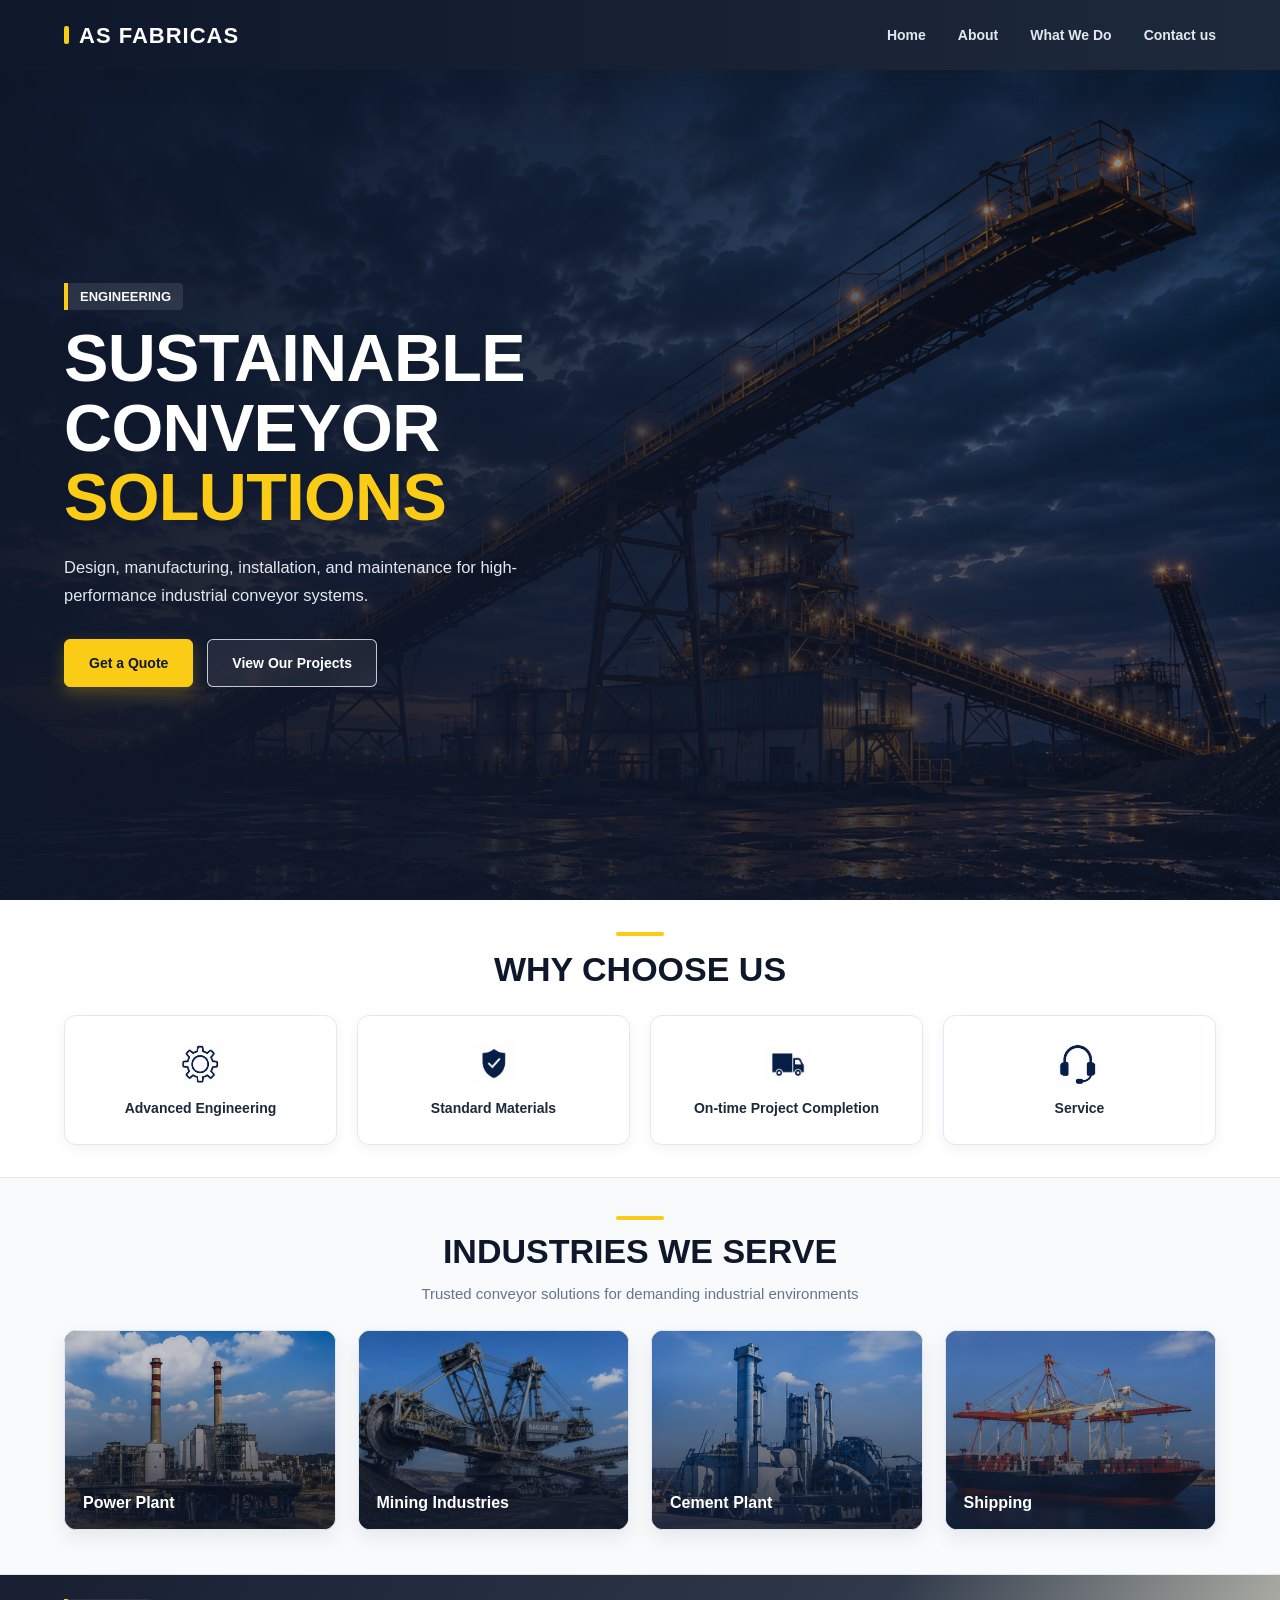
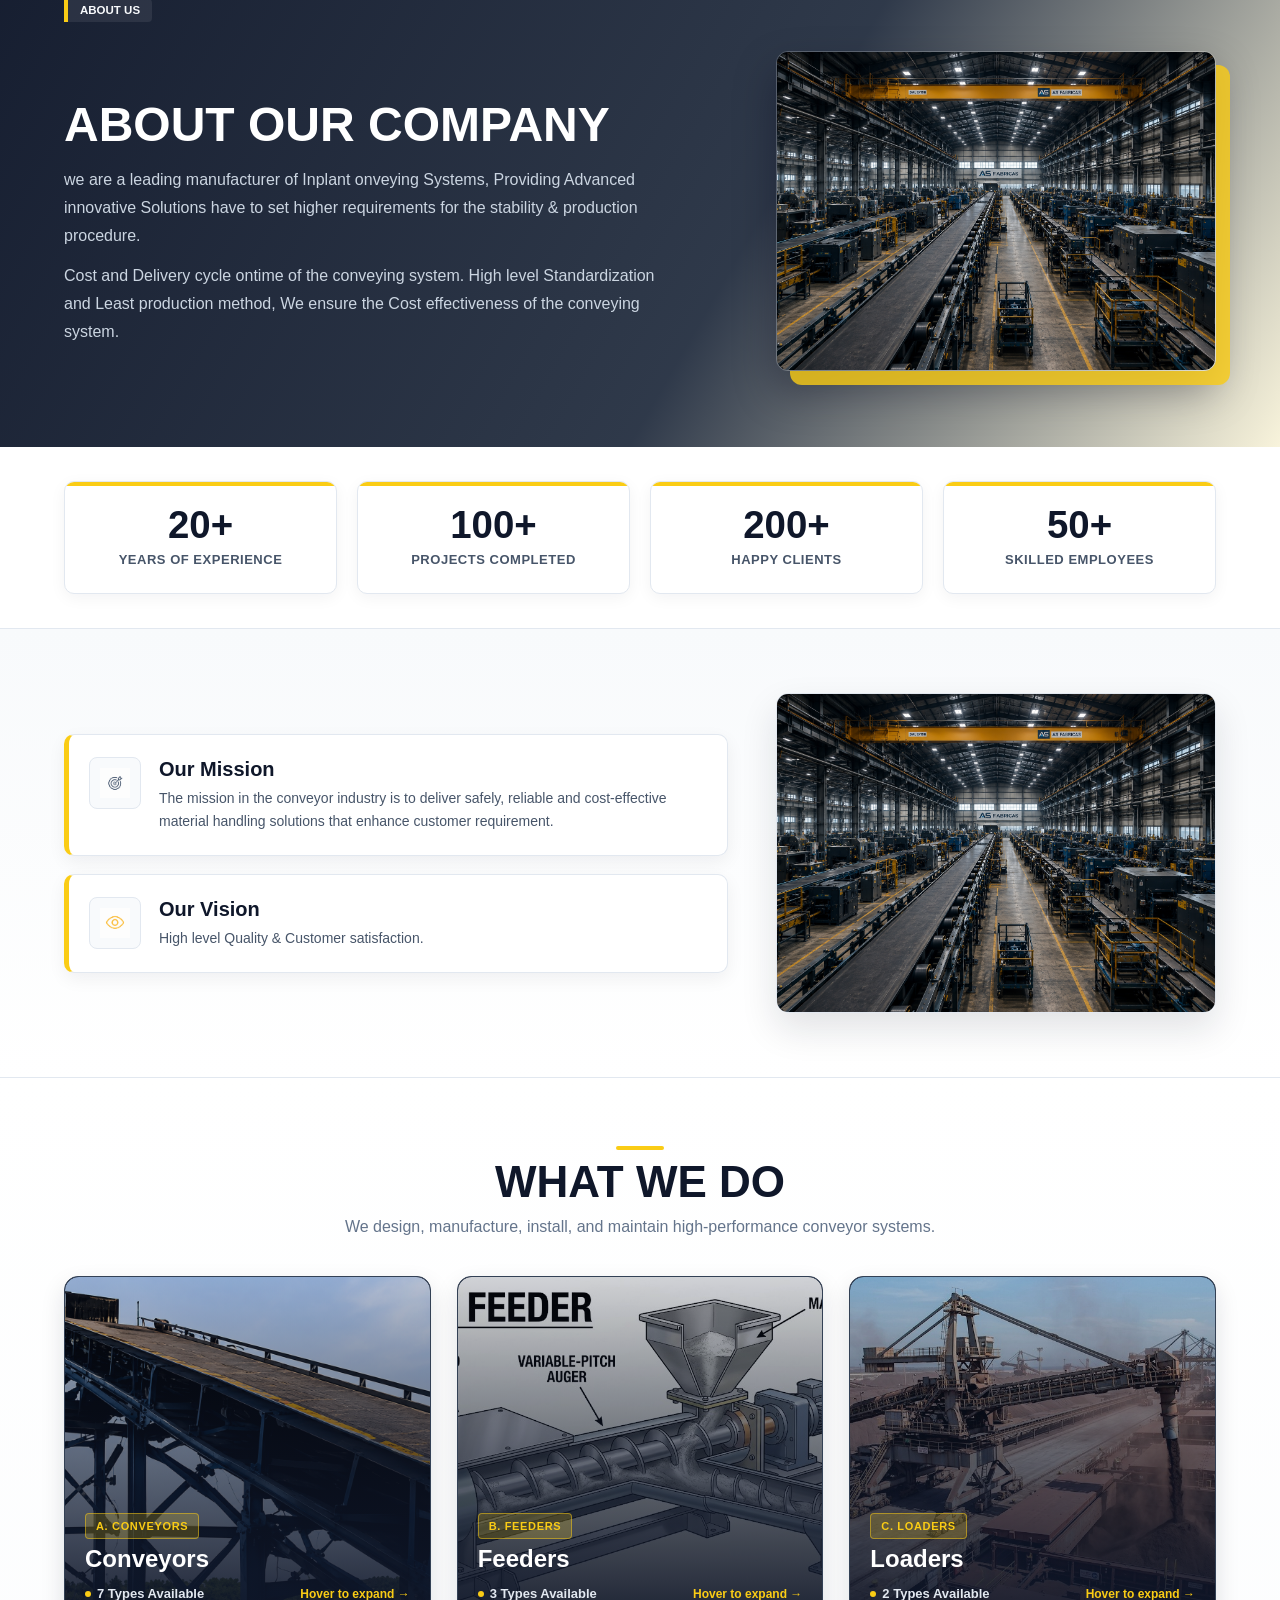
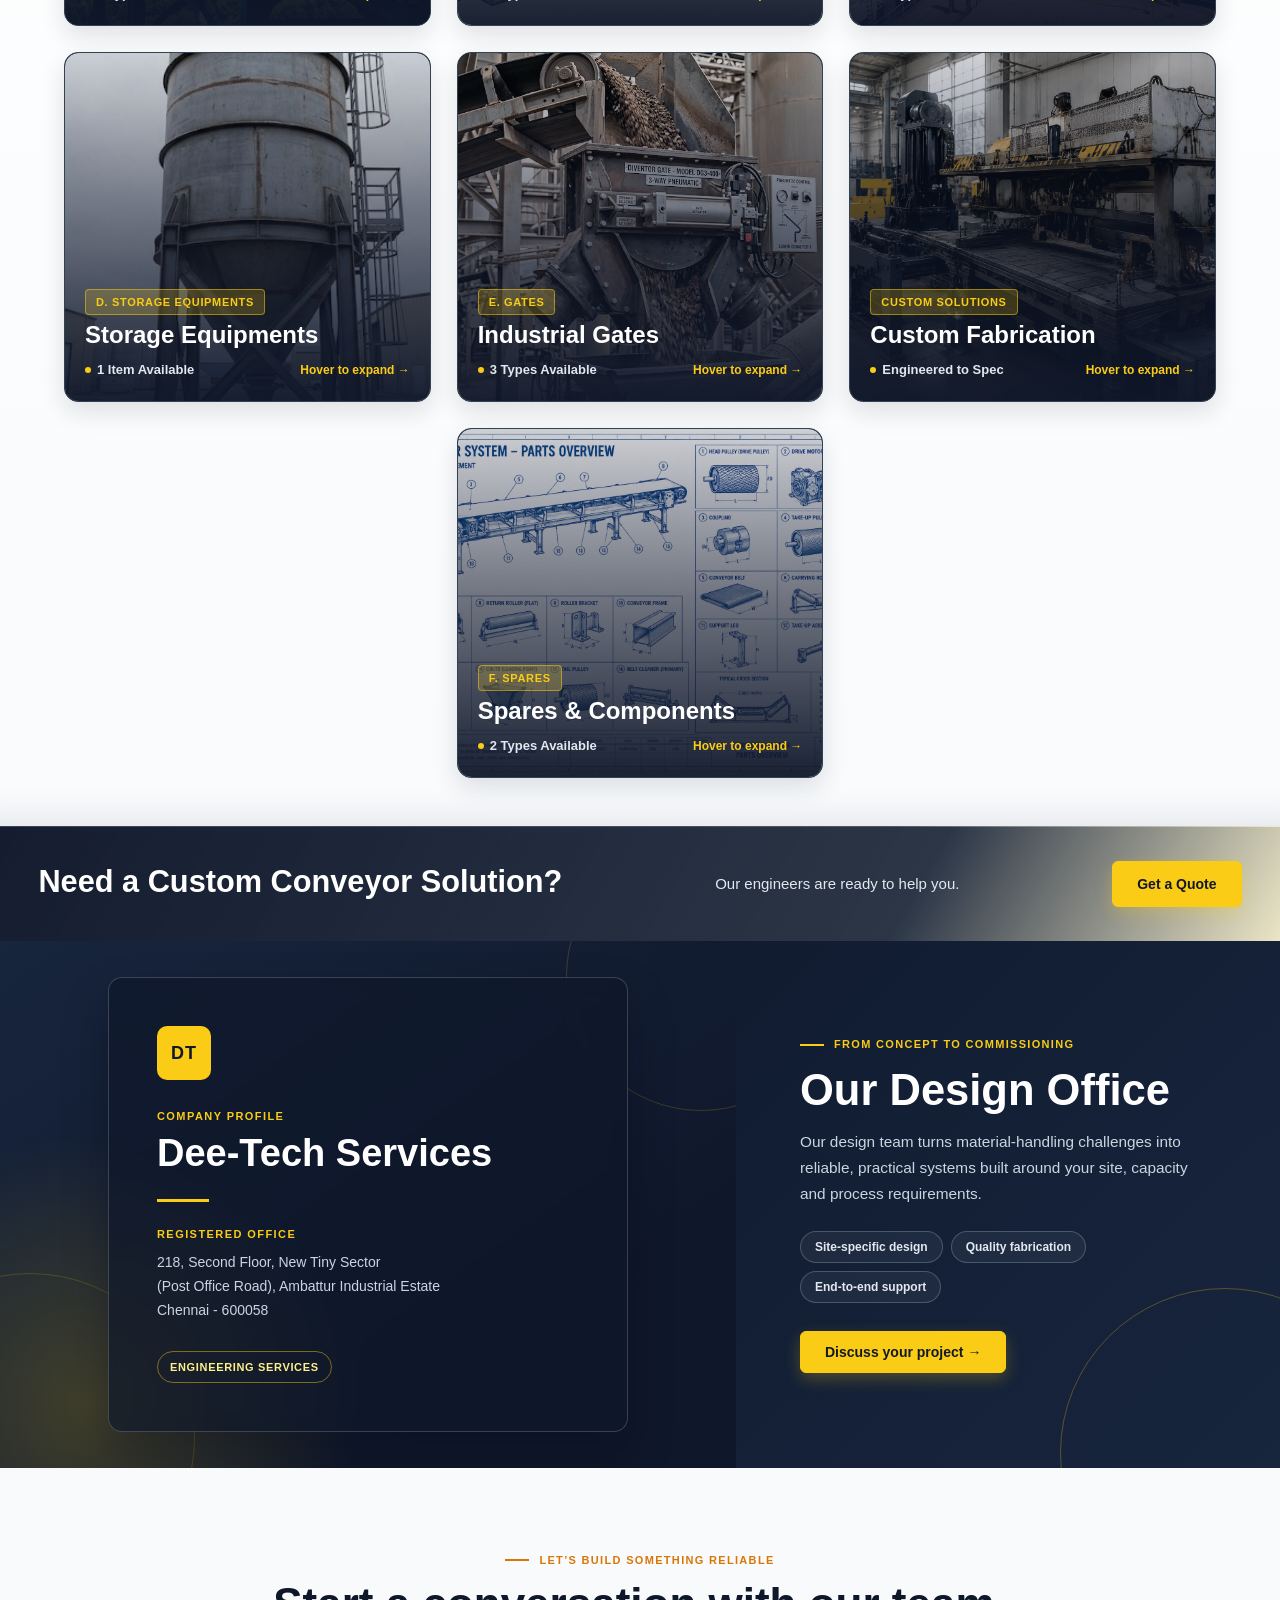
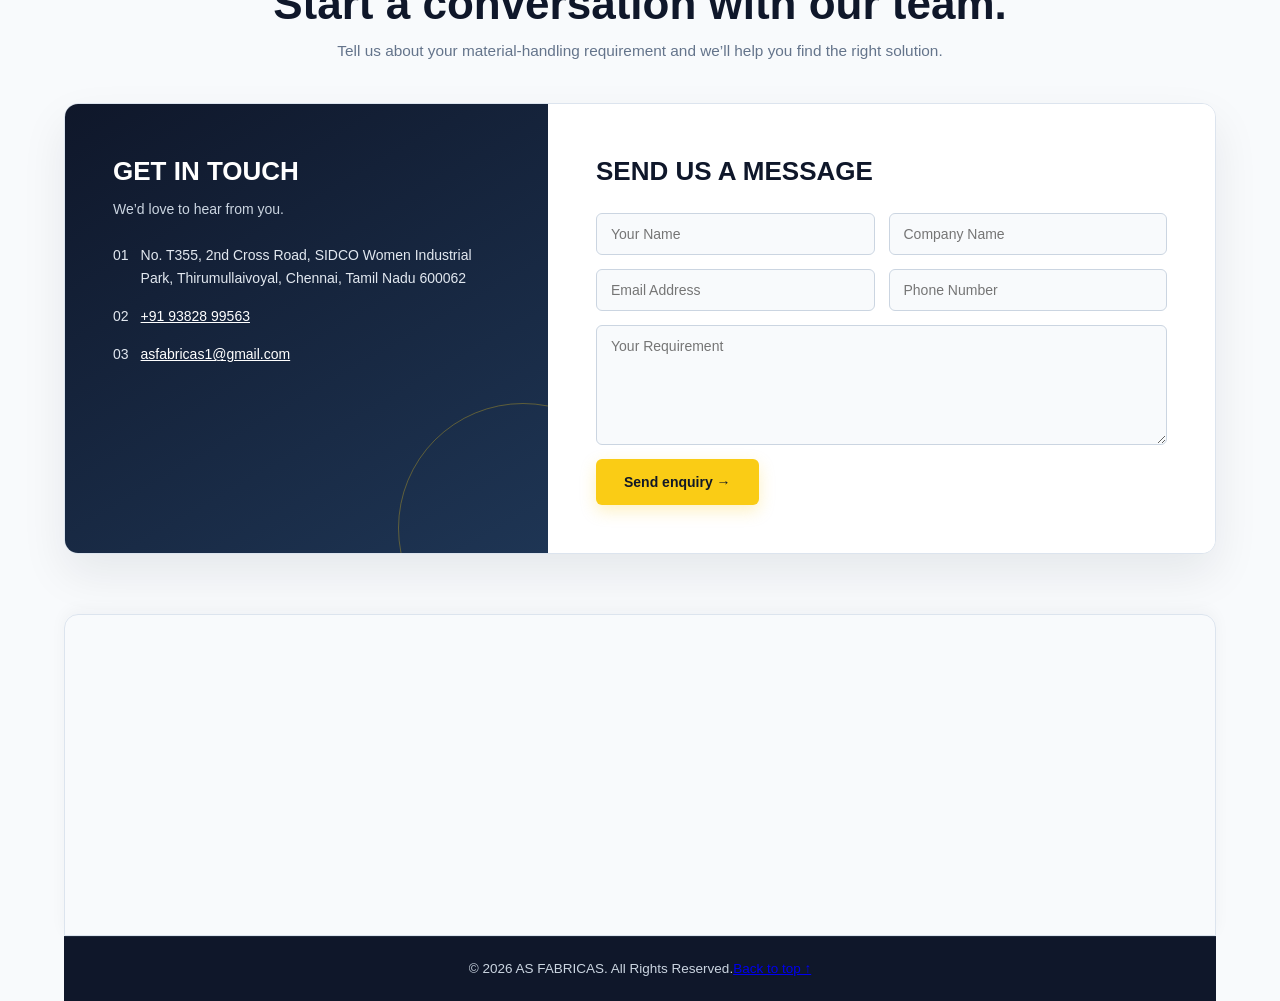
==== commit 8d3dc7ae: "Rename asfabricas.html to index.html" ====
--- a/index.html
+++ b/index.html
@@ -299,12 +299,24 @@
     </div>
 
     <section class="page3-5" aria-labelledby="engineering-title">
-        <div class="engineering-image">
-            <img src="images/design office.png" alt="AS Fabricas engineers working in the design office">
+        <div class="engineering-image" aria-label="Company profile">
+            <div class="company-profile">
+                <div class="company-profile__monogram" aria-hidden="true">DT</div>
+                <div class="company-profile__heading">
+                    <span>Company profile</span>
+                    <h3>Dee-Tech Services</h3>
+                </div>
+                <div class="company-profile__rule" aria-hidden="true"></div>
+                <div class="company-profile__details">
+                    <span class="company-profile__label">Registered office</span>
+                    <address>218, Second Floor, New Tiny Sector<br>(Post Office Road), Ambattur Industrial Estate<br>Chennai - 600058</address>
+                </div>
+                <span class="company-profile__tag">Engineering services</span>
+            </div>
         </div>
         <div class="engineering-content">
             <span class="section-kicker">From concept to commissioning</span>
-            <h2 id="engineering-title">Engineered for your operation.</h2>
+            <h2 id="engineering-title">Our Design Office</h2>
             <p>Our design team turns material-handling challenges into reliable, practical systems built around your site, capacity and process requirements.</p>
             <div class="engineering-points">
                 <span>Site-specific design</span>
@@ -313,6 +325,9 @@
             </div>
             <button class="engineering-button" type="button" onclick="scrollToSection('contact')">Discuss your project <span aria-hidden="true">&rarr;</span></button>
         </div>
+
+        
+
     </section>
     
     <div class="page4" id="contact">
@@ -333,7 +348,6 @@
             <li><span class="contact-icon" aria-hidden="true">01</span><span>No. T355, 2nd Cross Road, SIDCO Women Industrial Park, Thirumullaivoyal, Chennai, Tamil Nadu 600062</span></li>
             <li><span class="contact-icon" aria-hidden="true">02</span><a href="tel:+919382899563"style="color: white;">+91 93828 99563</a></li>
             <li><span class="contact-icon" aria-hidden="true">03</span><a href="mailto:asfabricas1@gmail.com" style="color: white;">asfabricas1@gmail.com</a></li>
-            <li><span class="contact-icon" aria-hidden="true">04</span><span>Mon – Sat: 9 AM – 6 PM</span></li>
             </ul>
         </div>
 
@@ -366,8 +380,7 @@
 
         <!-- MAP -->
         <div class="map" aria-label="AS Fabricas location map">
-        <iframe 
-        src="https://www.google.com/maps/embed?pb=!1m14!1m8!1m3!1d971.1824163229189!2d80.1335227!3d13.1794374!3m2!1i1024!2i768!4f13.1!3m3!1m2!1s0x3a527d2f8811883f%3A0xae0fb502f2aa9a8a!2sWomen%20Industrial%20Park%2C%20T360%2C%20Thirumullaivoyal%2C%20Chennai%2C%20Vellanur%2C%20Tamil%20Nadu%20600062!5e0!3m2!1sen!2sin!4v1783524646880!5m2!1sen!2sin"></iframe>
+            <iframe src="https://www.google.com/maps/embed?pb=!1m18!1m12!1m3!1d206.28393856941554!2d80.17943762399132!3d13.097355521842955!2m3!1f0!2f0!3f0!3m2!1i1024!2i768!4f13.1!3m3!1m2!1s0x3a5263f3b5d3fb2b%3A0x83432b531f1be02c!2s3%2F7%2C%20Appadurai%20St%2C%20TMP%20Nagar%2C%20Padi%2C%20Chennai%2C%20Tamil%20Nadu%20600050!5e1!3m2!1sen!2sin!4v1788025355905!5m2!1sen!2sin" ></iframe>
         </div>
 
         <!-- FOOTER -->
@@ -407,204 +420,6 @@
         </div>
     </div>
 
-    <script>
-        // EQUIPMENT DATASET FROM REFERENCE PDF
-        const galleryData = {
-            conveyors: {
-                category: 'A. CONVEYORS',
-                title: 'Conveyors',
-                count: '7 Items',
-                items: [
-                    { img: 'imagesss/belt conveyor.png', index: '01', name: 'Belt Conveyors', pdfName: '1. BELT CONVEYORS' },
-                    { img: 'imagesss/Slider Belt Conveyor.png', index: '02', name: 'Slider Belt Conveyors', pdfName: '2. SLIDER BELT CONVEYORS' },
-                    { img: 'imagesss/Telescopic Belt Conveyor.png', index: '03', name: 'Telescopic Belt Conveyor', pdfName: '3. TELESCOPIC BELT CONVEYOR' },
-                    { img: 'imagesss/Tripper Conveyor.png', index: '04', name: 'Tripper Conveyor', pdfName: '4. TRIPPER CONVEYOR' },
-                    { img: 'imagesss/Screw Conveyor.png', index: '05', name: 'Screw Conveyors', pdfName: '5. SCREW CONVEYORS' },
-                    { img: 'imagesss/Chain Conveyor.png', index: '06', name: 'Chain Conveyors', pdfName: '6. CHAIN CONVEYORS' },
-                    { img: 'imagesss/Bucket Elevator.png', index: '07', name: 'Bucket Elevators', pdfName: '7. BUCKET ELEVATORS' }
-                ]
-            },
-            feeders: {
-                category: 'B. FEEDERS',
-                title: 'Feeders',
-                count: '3 Items',
-                items: [
-                    { img: 'imagesss/Belt Feeder.png', index: '01', name: 'Belt Feeders', pdfName: '1. BELT FEEDERS' },
-                    { img: 'imagesss/Screw Feeder.png', index: '02', name: 'Screw Feeders', pdfName: '2. SCREW FEEDERS' },
-                    { img: 'imagesss/Rotary Air Lock Feeder.png', index: '03', name: 'Rotary Air Lock Feeder', pdfName: '3. ROTARY AIR LOCK FEEDER' }
-                ]
-            },
-            loaders: {
-                category: 'C. LOADERS',
-                title: 'Loaders',
-                count: '2 Items',
-                items: [
-                    { img: 'imagesss/Mobile Bag Stacker.png', index: '01', name: 'Mobile Bag Stacker', pdfName: '1. MOBILE BAG STACKER' },
-                    { img: 'imagesss/ship loader.png', index: '02', name: 'Lorry / Ship Loader', pdfName: '2. SHIP / LORRY LOADER' }
-                ]
-            },
-            storage: {
-                category: 'D. STORAGE EQUIPMENTS',
-                title: 'Storage Equipments',
-                count: '1 Item',
-                items: [
-                    { img: 'imagesss/Hopper  Silo.png', index: '01', name: 'Hopper / Silo', pdfName: '1. HOPPER / SILO' }
-                ]
-            },
-            gates: {
-                category: 'E. GATES',
-                title: 'Industrial Gates',
-                count: '3 Items',
-                items: [
-                    { img: 'imagesss/Divertor Gate.png', index: '01', name: 'Divertor Gate', pdfName: '1. DIVERTOR GATE' },
-                    { img: 'imagesss/Slider Gate.png', index: '02', name: 'Slider Gate', pdfName: '2. SLIDER GATE' },
-                    { img: 'imagesss/rod gate.png', index: '03', name: 'Rod Gate', pdfName: '3. ROD GATE' }
-                ]
-            },
-            fabrication: {
-                category: 'CUSTOM FABRICATION',
-                title: 'Custom Fabrication',
-                count: '2 Items',
-                items: [
-                    { img: 'images/what we do (3).png', index: '01', name: 'Custom Industrial Fabrication', pdfName: 'HEAVY CUSTOM FABRICATION' },
-                    { img: 'imagesss/Hopper  Silo.png', index: '02', name: 'Chutes & Structure Fabrication', pdfName: 'CHUTES & STRUCTURAL HOPPERS' }
-                ]
-            },
-            spares: {
-                category: 'F. SPARES',
-                title: 'Conveyor Spares',
-                count: '2 Items',
-                items: [
-                    { img: 'imagesss/Conveyor Rollers.png', index: '01', name: 'Conveyor Rollers', pdfName: '1. CONVEYOR ROLLERS' },
-                    { img: 'imagesss/Conveyor Pulleys.png', index: '02', name: 'Conveyor Pulleys', pdfName: '2. CONVEYOR PULLEYS' }
-                ]
-            }
-        };
-
-        // 50vw x 50vh EXPANDED HOVER GALLERY LOGIC
-        let hoverCloseTimer = null;
-        let activeCategory = null;
-
-        function showExpandedGallery(categoryKey) {
-            clearTimeout(hoverCloseTimer);
-            const data = galleryData[categoryKey];
-            if (!data) return;
-
-            activeCategory = categoryKey;
-            document.getElementById('exp-category').textContent = data.category;
-            document.getElementById('exp-title').textContent = data.title;
-            document.getElementById('exp-count').textContent = data.count;
-
-            const grid = document.getElementById('exp-items-grid');
-            grid.innerHTML = '';
-
-            data.items.forEach((item, index) => {
-                const card = document.createElement('div');
-                card.className = 'exp-item-card';
-                card.style.animationDelay = `${index * 40}ms`;
-                card.onclick = (e) => {
-                    e.stopPropagation();
-                    openLightbox(item.img, item.pdfName, data.category);
-                };
-
-                card.innerHTML = `
-                    <div class="exp-thumb-wrap">
-                        <img src="${item.img}" alt="${item.name}" loading="lazy">
-                    </div>
-                    <div class="exp-item-details">
-                        <span class="exp-item-index">${item.index}</span>
-                        <span class="exp-item-label">${item.name}</span>
-                    </div>
-                `;
-                grid.appendChild(card);
-            });
-
-            document.getElementById('expanded-gallery-backdrop').classList.add('is-active');
-            document.getElementById('expanded-gallery-modal').classList.add('is-active');
-        }
-
-        function closeExpandedGallery() {
-            clearTimeout(hoverCloseTimer);
-            activeCategory = null;
-            const backdrop = document.getElementById('expanded-gallery-backdrop');
-            const modal = document.getElementById('expanded-gallery-modal');
-            if (backdrop) backdrop.classList.remove('is-active');
-            if (modal) modal.classList.remove('is-active');
-        }
-
-        function scheduleCloseExpandedGallery() {
-            clearTimeout(hoverCloseTimer);
-            hoverCloseTimer = setTimeout(() => {
-                closeExpandedGallery();
-            }, 280);
-        }
-
-        function keepExpandedGalleryOpen() {
-            clearTimeout(hoverCloseTimer);
-        }
-
-        // Lightbox Functions
-        function openLightbox(imageSrc, title, category) {
-            const modal = document.getElementById('equipment-lightbox');
-            const img = document.getElementById('lightbox-img');
-            const titleEl = document.getElementById('lightbox-title');
-            const catEl = document.getElementById('lightbox-category');
-
-            if (modal && img && titleEl && catEl) {
-                img.src = imageSrc;
-                img.alt = title;
-                titleEl.textContent = title;
-                catEl.textContent = category || 'EQUIPMENT PREVIEW';
-                modal.classList.add('is-active');
-                modal.setAttribute('aria-hidden', 'false');
-                document.body.style.overflow = 'hidden';
-            }
-        }
-
-        function closeLightbox() {
-            const modal = document.getElementById('equipment-lightbox');
-            if (modal) {
-                modal.classList.remove('is-active');
-                modal.setAttribute('aria-hidden', 'true');
-                document.body.style.overflow = '';
-            }
-        }
-
-        function handleLightboxBackdropClick(event) {
-            if (event.target && event.target.id === 'equipment-lightbox') {
-                closeLightbox();
-            }
-        }
-
-        // Keyboard Navigation (Esc to close)
-        document.addEventListener('keydown', function(event) {
-            if (event.key === 'Escape') {
-                closeLightbox();
-                closeExpandedGallery();
-            }
-        });
-
-        // Initialize Card Hover Listeners
-        document.addEventListener('DOMContentLoaded', function() {
-            const cards = document.querySelectorAll('.feature-card3');
-
-            cards.forEach(card => {
-                const cat = card.getAttribute('data-category');
-                if (!cat) return;
-
-                card.addEventListener('mouseenter', function() {
-                    showExpandedGallery(cat);
-                });
-
-                card.addEventListener('mouseleave', function() {
-                    scheduleCloseExpandedGallery();
-                });
-
-                card.addEventListener('click', function() {
-                    showExpandedGallery(cat);
-                });
-            });
-        });
-    </script>
+    <script src="asfabricas.js"></script>
 </body>
 </html>
--- a/asfabricas.css
+++ b/asfabricas.css
@@ -1261,7 +1261,11 @@
     width: 100%;
     height: 100%;
     min-height: 100%;
-    background: #ffffff;
+    isolation: isolate;
+    overflow: hidden;
+    background:
+        radial-gradient(circle at 12% 88%, rgba(250, 204, 21, 0.2), transparent 34%),
+        linear-gradient(145deg, #17253d 0%, #0f172a 76%);
     display: flex;
     align-items: center;
     justify-content: center;
@@ -1269,14 +1273,98 @@
     box-sizing: border-box;
 }
 
-.engineering-image img {
+.engineering-image::before,
+.engineering-image::after {
+    content: "";
+    position: absolute;
+    z-index: -1;
+    border: 1px solid rgba(250, 204, 21, 0.18);
+    border-radius: 50%;
+}
+
+.engineering-image::before {
+    top: -100px;
+    right: -100px;
+    width: 270px;
+    height: 270px;
+}
+
+.engineering-image::after {
+    bottom: -135px;
+    left: -135px;
+    width: 330px;
+    height: 330px;
+}
+
+.company-profile {
+    width: min(100%, 520px);
+    padding: clamp(28px, 4vw, 48px);
+    border: 1px solid rgba(255, 255, 255, 0.18);
+    border-radius: 14px;
+    background: rgba(15, 23, 42, 0.7);
+    box-shadow: 0 22px 45px rgba(2, 6, 23, 0.28);
+    color: #ffffff;
+    backdrop-filter: blur(8px);
+}
+
+.company-profile__monogram {
+    display: grid;
+    width: 54px;
+    height: 54px;
+    margin-bottom: 28px;
+    place-items: center;
+    border-radius: 10px;
+    background: #facc15;
+    color: #111827;
+    font-size: 18px;
+    font-weight: 900;
+    letter-spacing: 0.05em;
+}
+
+.company-profile__heading > span,
+.company-profile__label {
     display: block;
-    width: 100%;
-    height: 100%;
-    max-width: 100%;
-    max-height: 100%;
-    object-fit: contain;
-    object-position: center;
+    color: #facc15;
+    font-size: 11px;
+    font-weight: 800;
+    letter-spacing: 0.13em;
+    text-transform: uppercase;
+}
+
+.company-profile__heading h3 {
+    margin: 8px 0 0;
+    color: #ffffff;
+    font-size: clamp(25px, 3vw, 38px);
+    line-height: 1.1;
+    font-weight: 800;
+}
+
+.company-profile__rule {
+    width: 52px;
+    height: 3px;
+    margin: 24px 0;
+    background: #facc15;
+}
+
+.company-profile address {
+    margin-top: 9px;
+    color: #cbd5e1;
+    font-size: 14px;
+    font-style: normal;
+    line-height: 1.7;
+}
+
+.company-profile__tag {
+    display: inline-block;
+    margin-top: 28px;
+    padding: 7px 12px;
+    border: 1px solid rgba(250, 204, 21, 0.45);
+    border-radius: 999px;
+    color: #fef08a;
+    font-size: 11px;
+    font-weight: 700;
+    letter-spacing: 0.06em;
+    text-transform: uppercase;
 }
 
 .engineering-content {
@@ -1659,13 +1747,6 @@
         padding: 24px;
         min-height: auto;
     }
-    .engineering-image img {
-        width: 100%;
-        max-width: 100%;
-        height: auto;
-        max-height: 480px;
-        object-fit: contain;
-    }
     .engineering-content {
         padding: 44px 28px;
     }
@@ -1817,12 +1898,20 @@
         padding: 16px;
         min-height: auto;
     }
-    .engineering-image img {
-        width: 100%;
-        max-width: 100%;
-        height: auto;
-        max-height: 340px;
-        object-fit: contain;
+    .company-profile {
+        padding: 28px 24px;
+    }
+    .company-profile__monogram {
+        width: 48px;
+        height: 48px;
+        margin-bottom: 22px;
+        font-size: 16px;
+    }
+    .company-profile__rule {
+        margin: 20px 0;
+    }
+    .company-profile__tag {
+        margin-top: 22px;
     }
     .engineering-content {
         padding: 36px 18px;
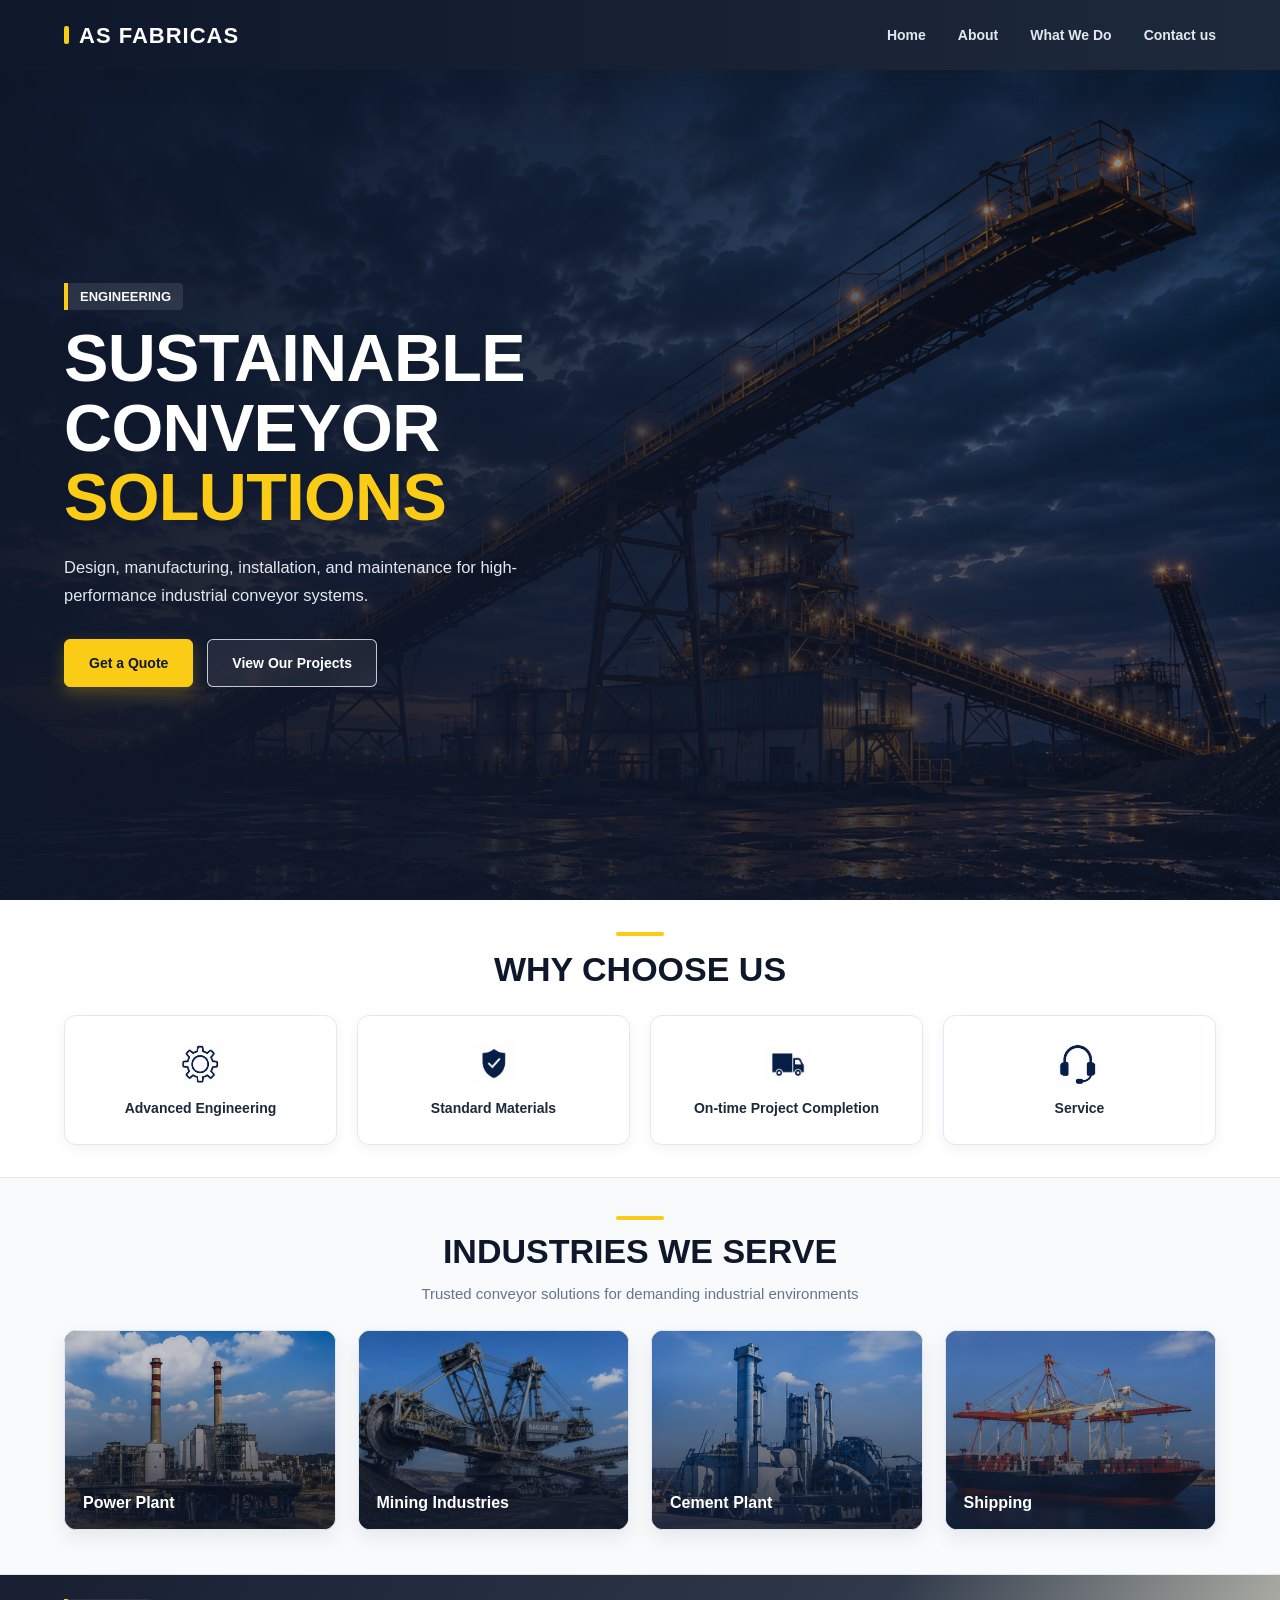
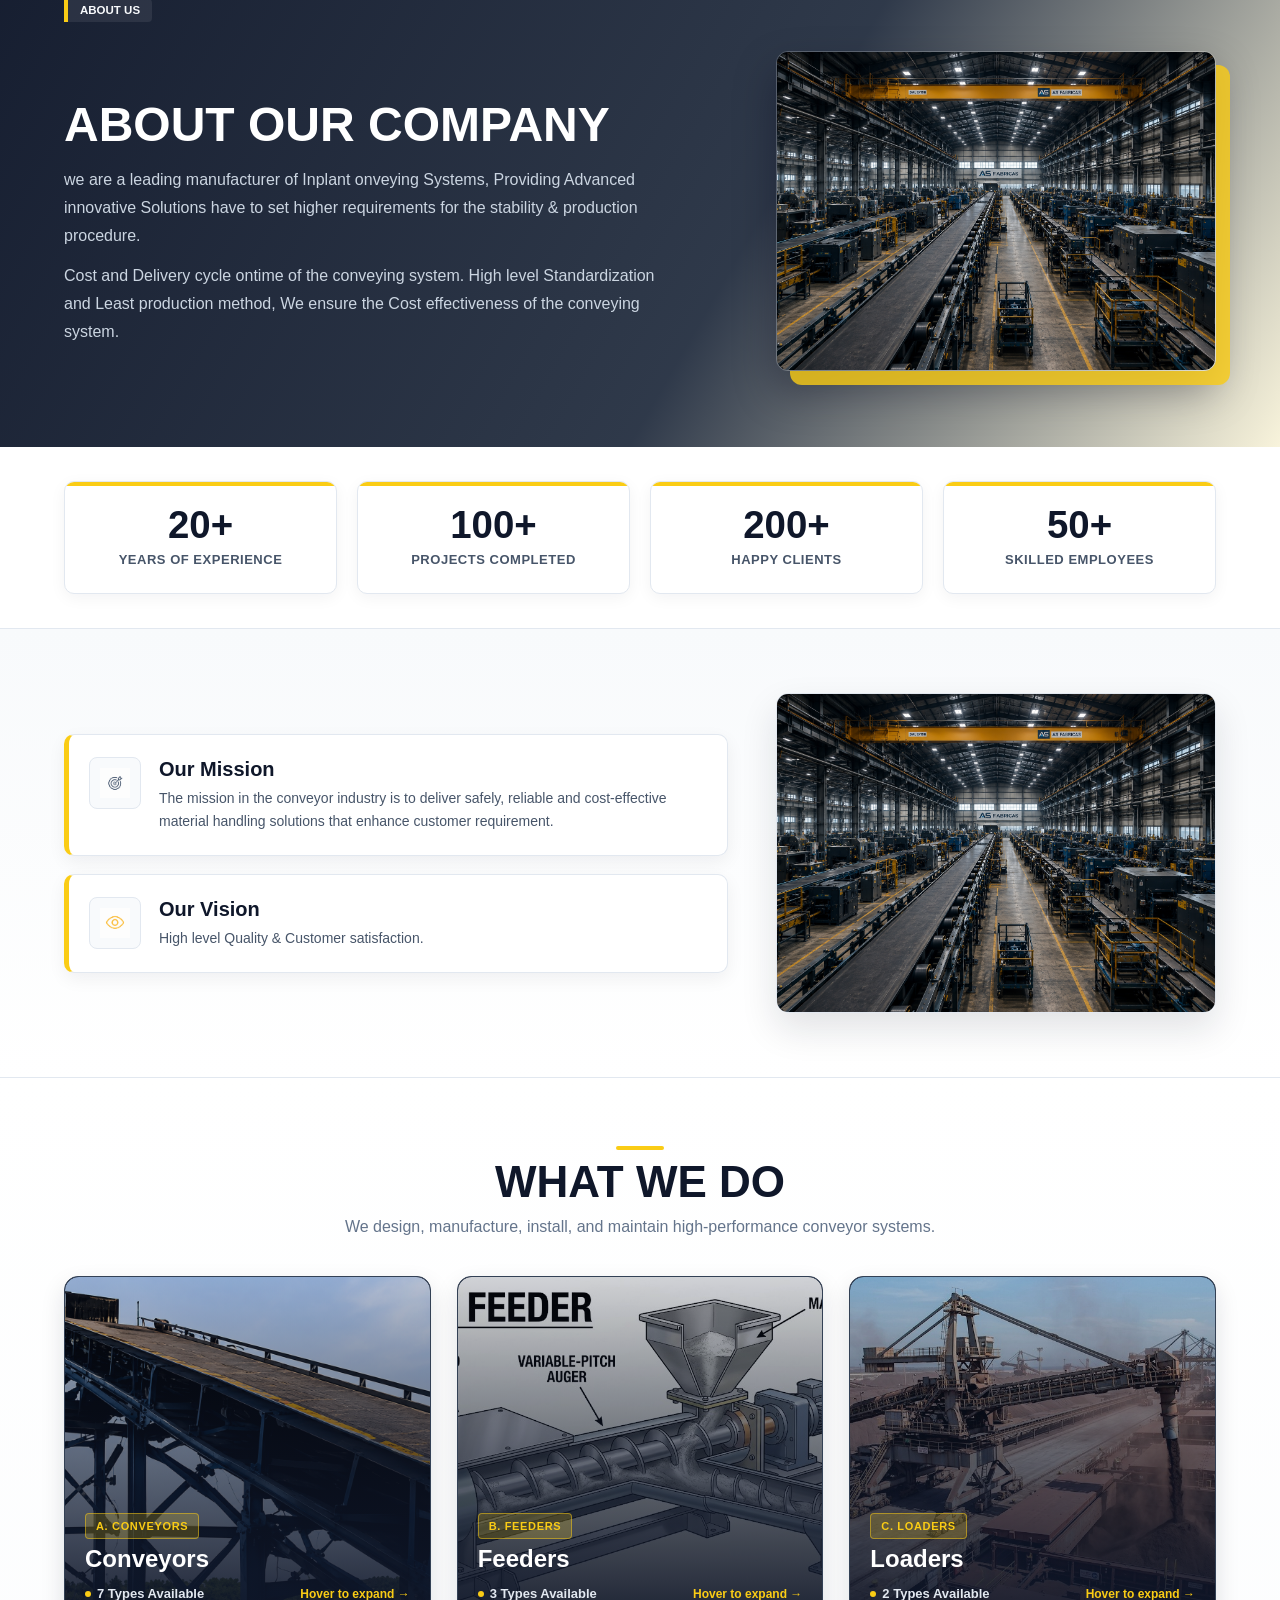
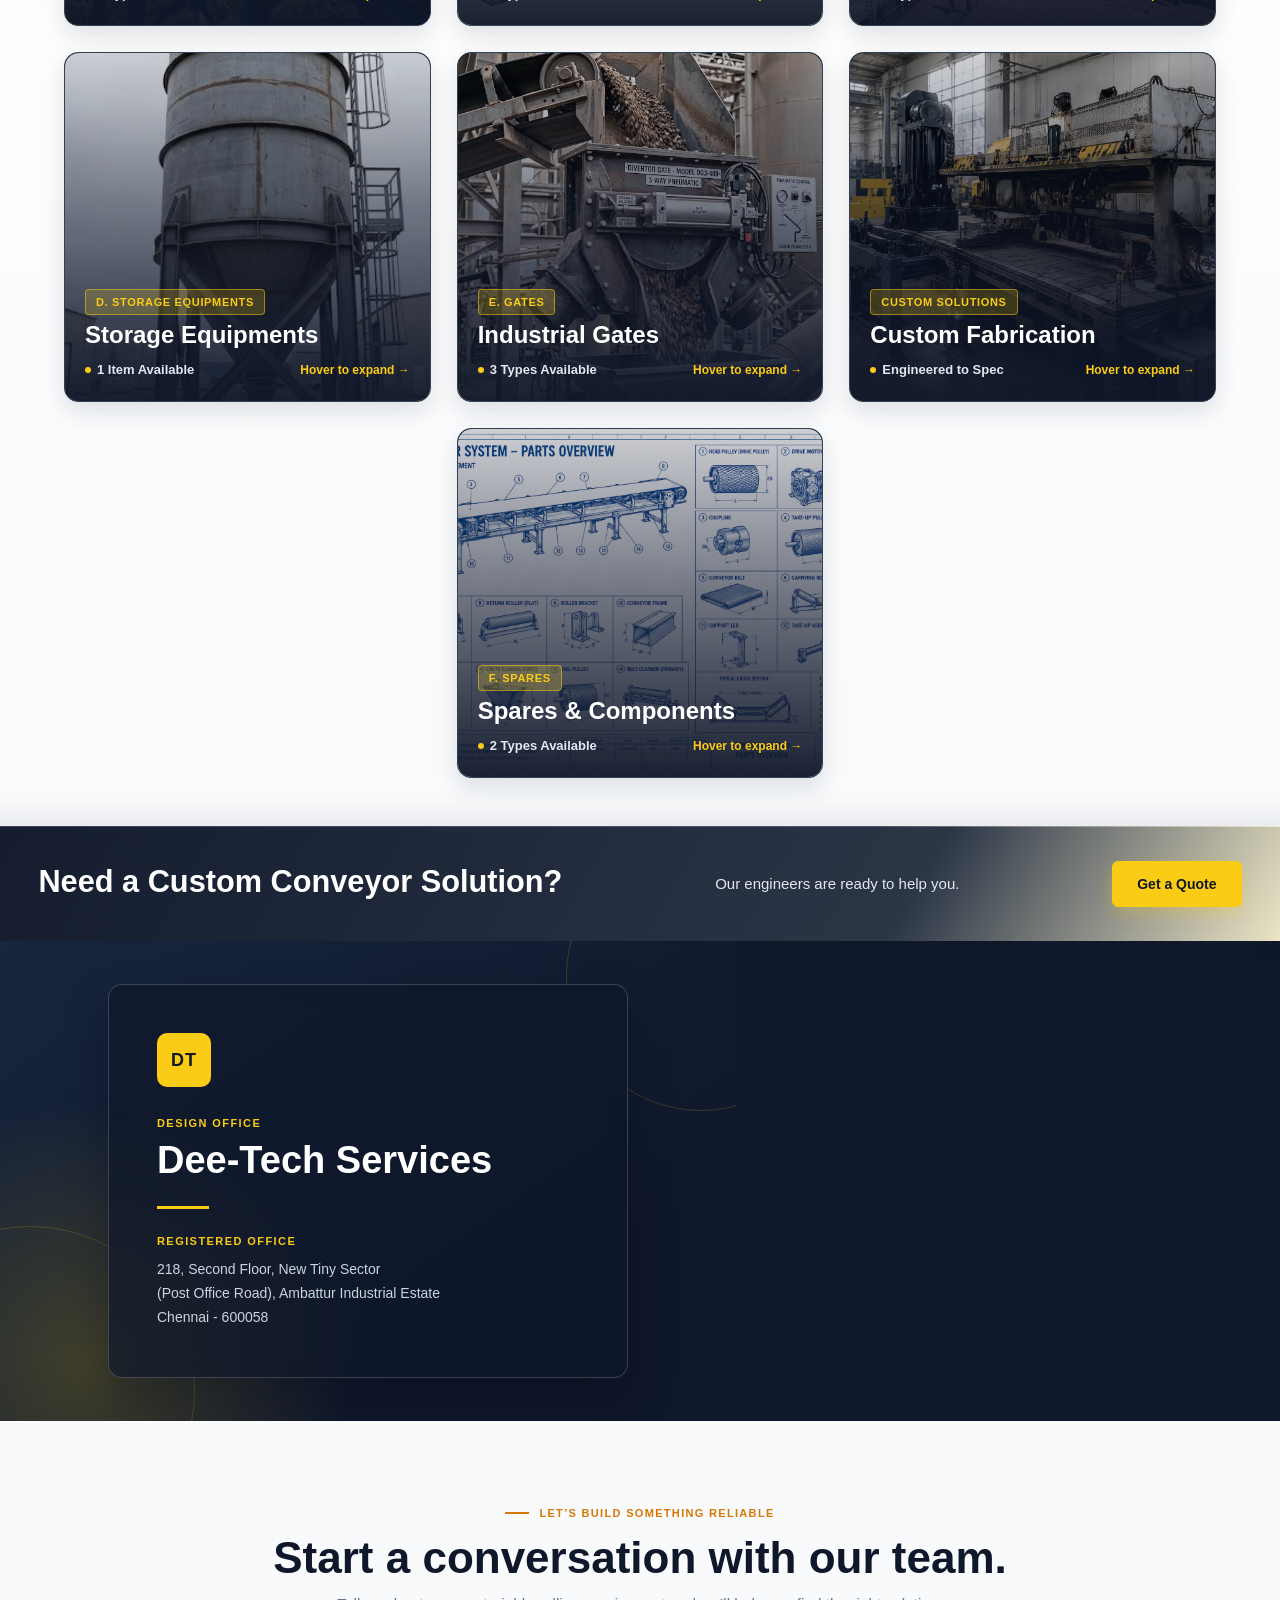
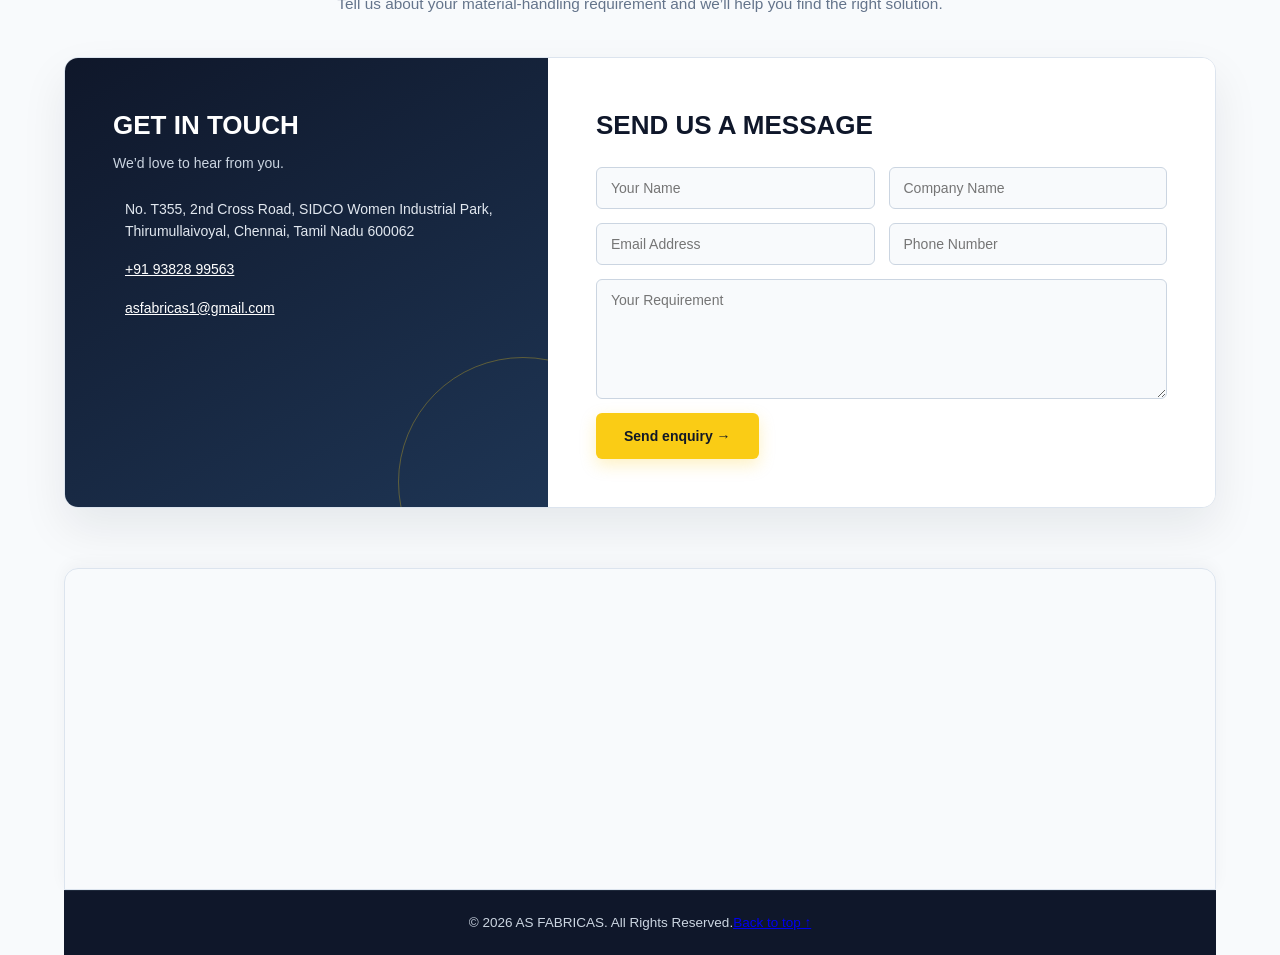
==== commit 8e713092: "Update print statement from 'Hello' to 'Goodbye'" ====
--- a/index.html
+++ b/index.html
@@ -303,7 +303,7 @@
             <div class="company-profile">
                 <div class="company-profile__monogram" aria-hidden="true">DT</div>
                 <div class="company-profile__heading">
-                    <span>Company profile</span>
+                    <span>design office</span>
                     <h3>Dee-Tech Services</h3>
                 </div>
                 <div class="company-profile__rule" aria-hidden="true"></div>
@@ -311,20 +311,10 @@
                     <span class="company-profile__label">Registered office</span>
                     <address>218, Second Floor, New Tiny Sector<br>(Post Office Road), Ambattur Industrial Estate<br>Chennai - 600058</address>
                 </div>
-                <span class="company-profile__tag">Engineering services</span>
-            </div>
-        </div>
-        <div class="engineering-content">
-            <span class="section-kicker">From concept to commissioning</span>
-            <h2 id="engineering-title">Our Design Office</h2>
-            <p>Our design team turns material-handling challenges into reliable, practical systems built around your site, capacity and process requirements.</p>
-            <div class="engineering-points">
-                <span>Site-specific design</span>
-                <span>Quality fabrication</span>
-                <span>End-to-end support</span>
-            </div>
-            <button class="engineering-button" type="button" onclick="scrollToSection('contact')">Discuss your project <span aria-hidden="true">&rarr;</span></button>
-        </div>
+                
+            </div>
+        </div>
+        
 
         
 
@@ -345,9 +335,9 @@
             <p>We’d love to hear from you.</p>
 
             <ul>
-            <li><span class="contact-icon" aria-hidden="true">01</span><span>No. T355, 2nd Cross Road, SIDCO Women Industrial Park, Thirumullaivoyal, Chennai, Tamil Nadu 600062</span></li>
-            <li><span class="contact-icon" aria-hidden="true">02</span><a href="tel:+919382899563"style="color: white;">+91 93828 99563</a></li>
-            <li><span class="contact-icon" aria-hidden="true">03</span><a href="mailto:asfabricas1@gmail.com" style="color: white;">asfabricas1@gmail.com</a></li>
+            <li><span class="contact-icon" aria-hidden="true"></span><span>No. T355, 2nd Cross Road, SIDCO Women Industrial Park, Thirumullaivoyal, Chennai, Tamil Nadu 600062</span></li>
+            <li><span class="contact-icon" aria-hidden="true"></span><a href="tel:+919382899563"style="color: white;">+91 93828 99563</a></li>
+            <li><span class="contact-icon" aria-hidden="true"></span><a href="mailto:asfabricas1@gmail.com" style="color: white;">asfabricas1@gmail.com</a></li>
             </ul>
         </div>
 
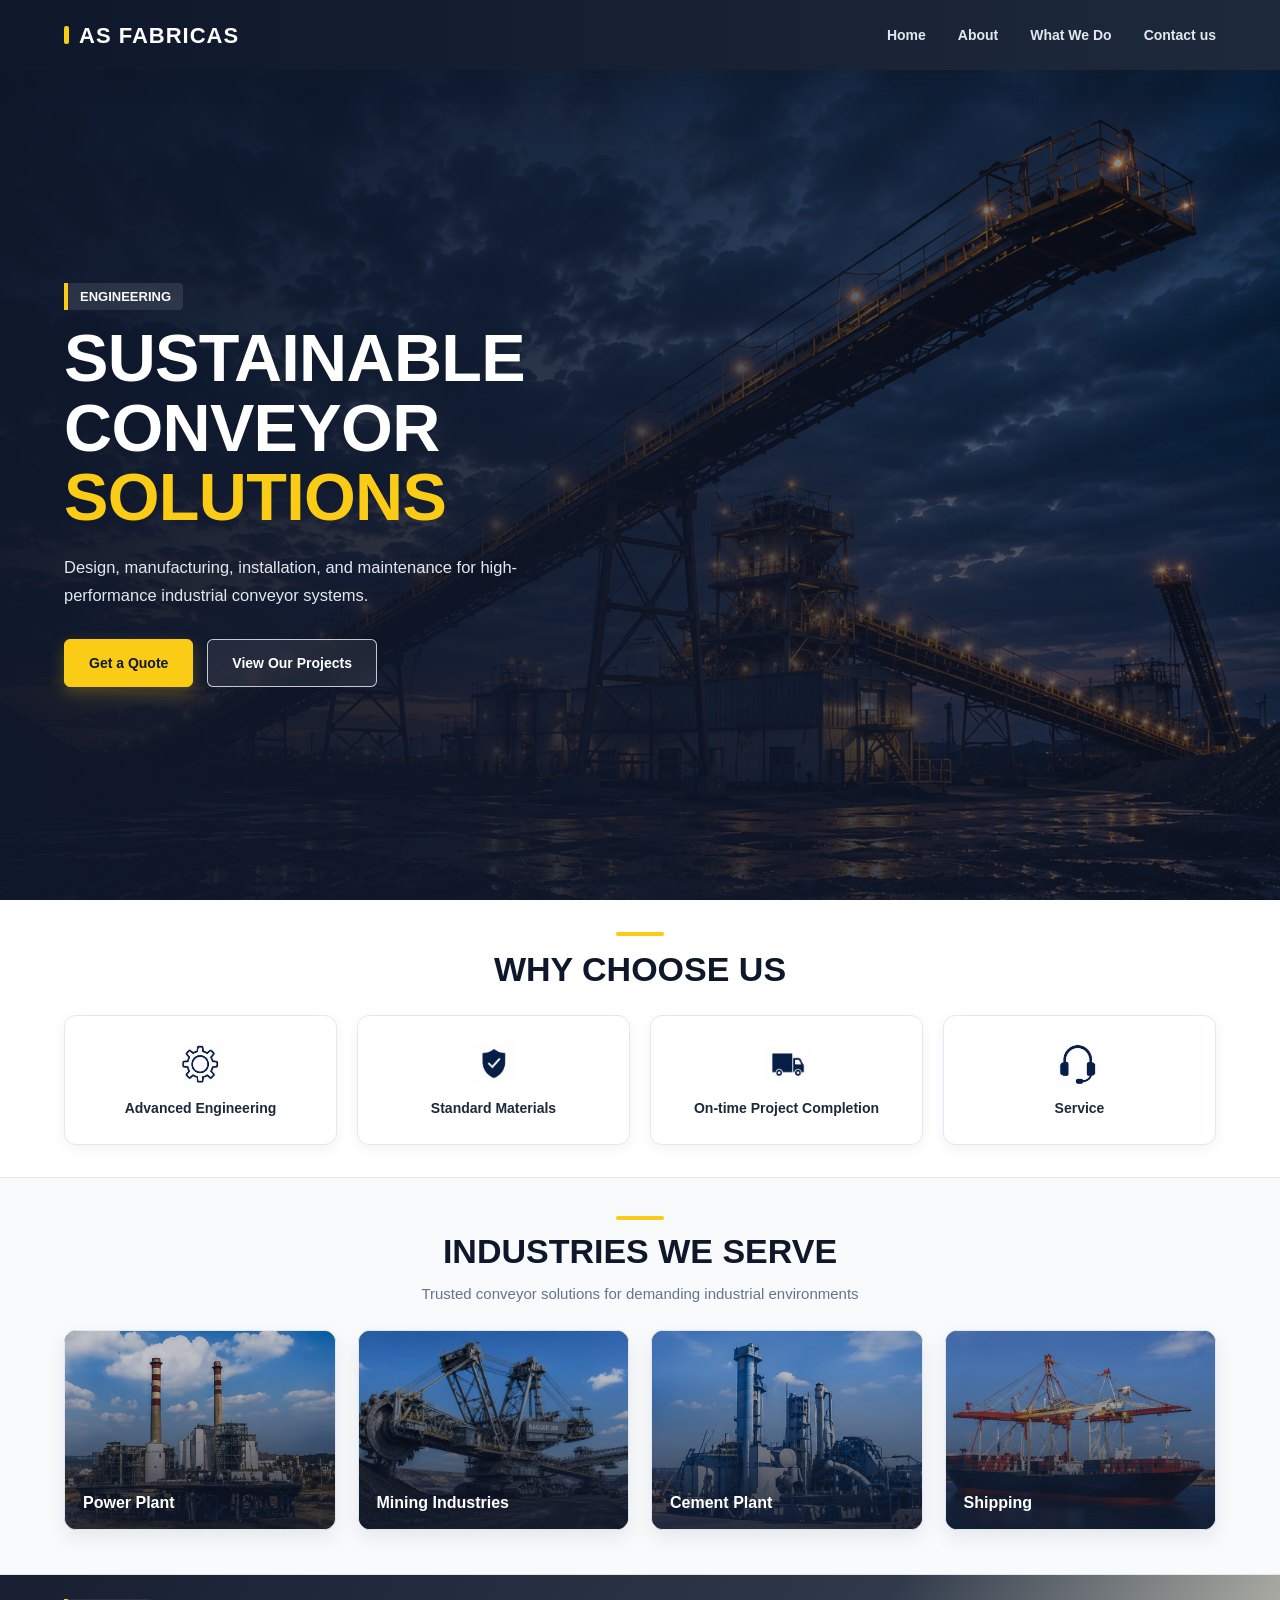
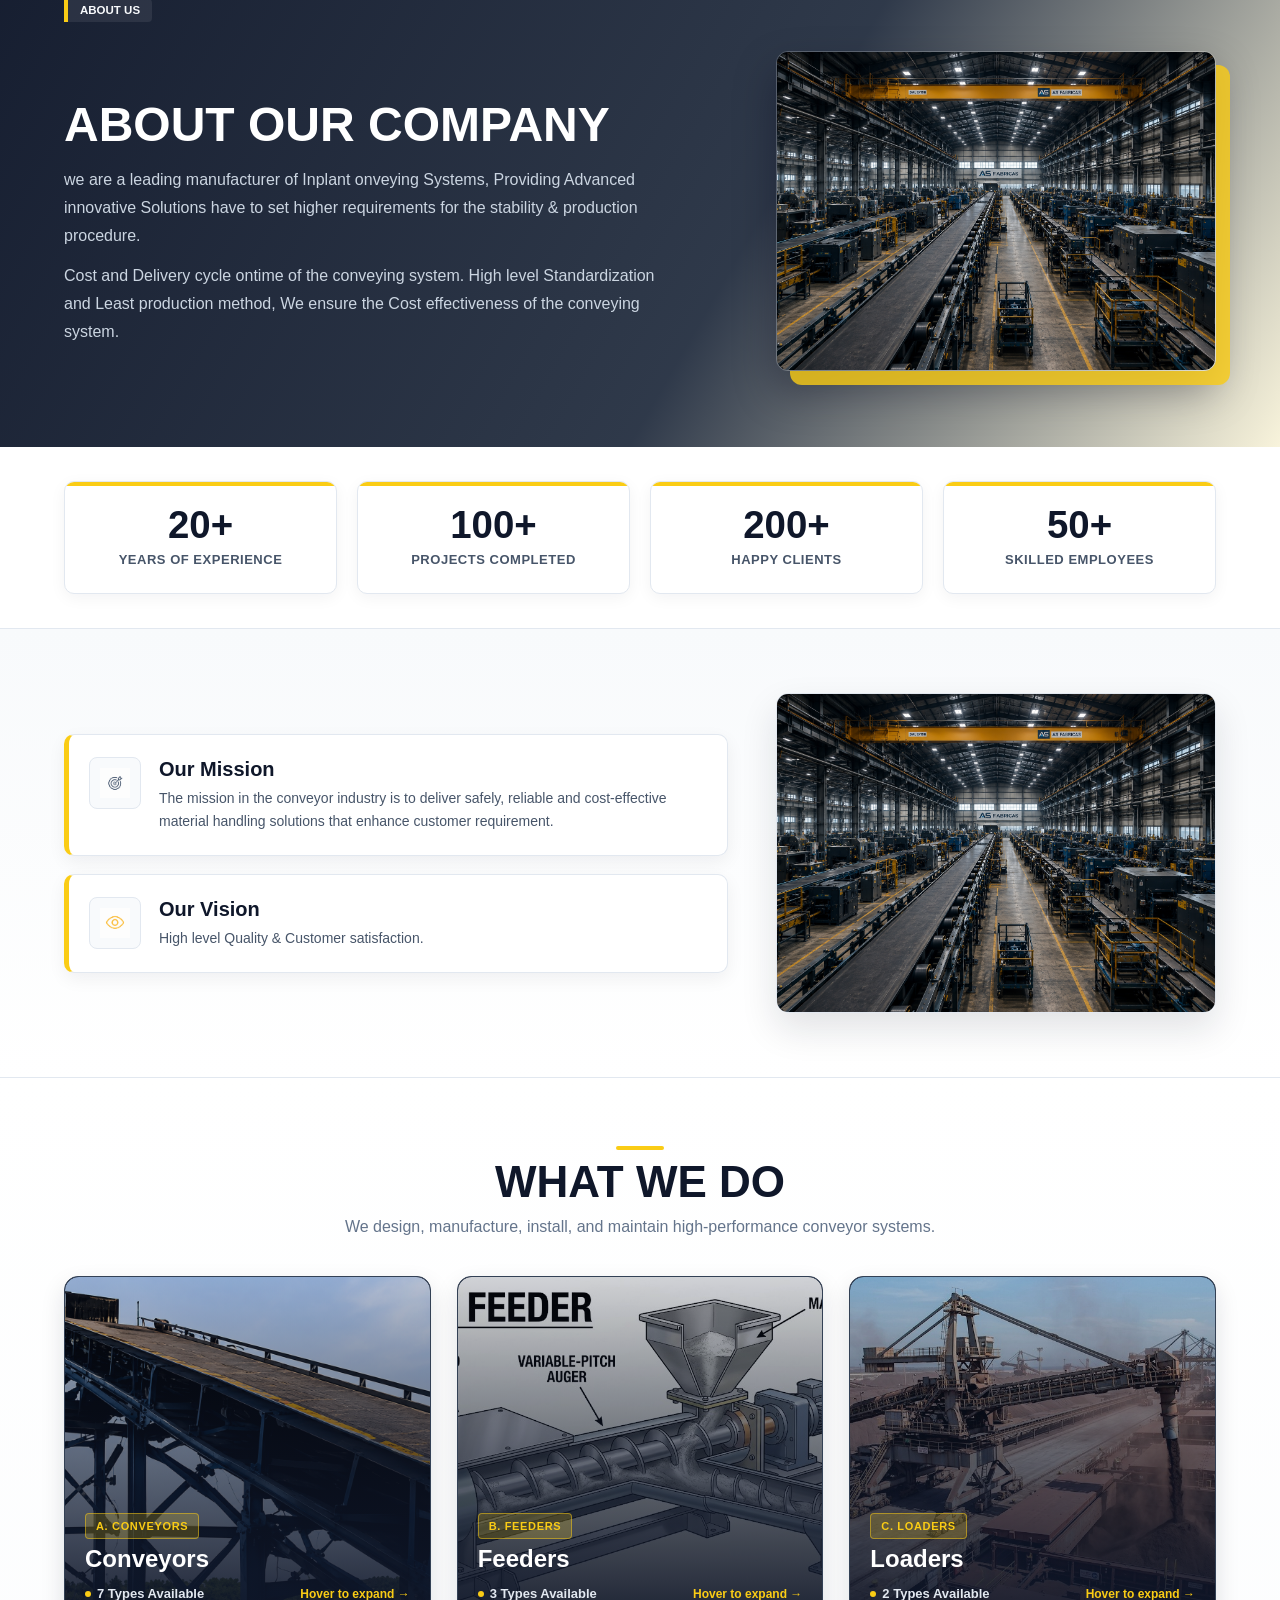
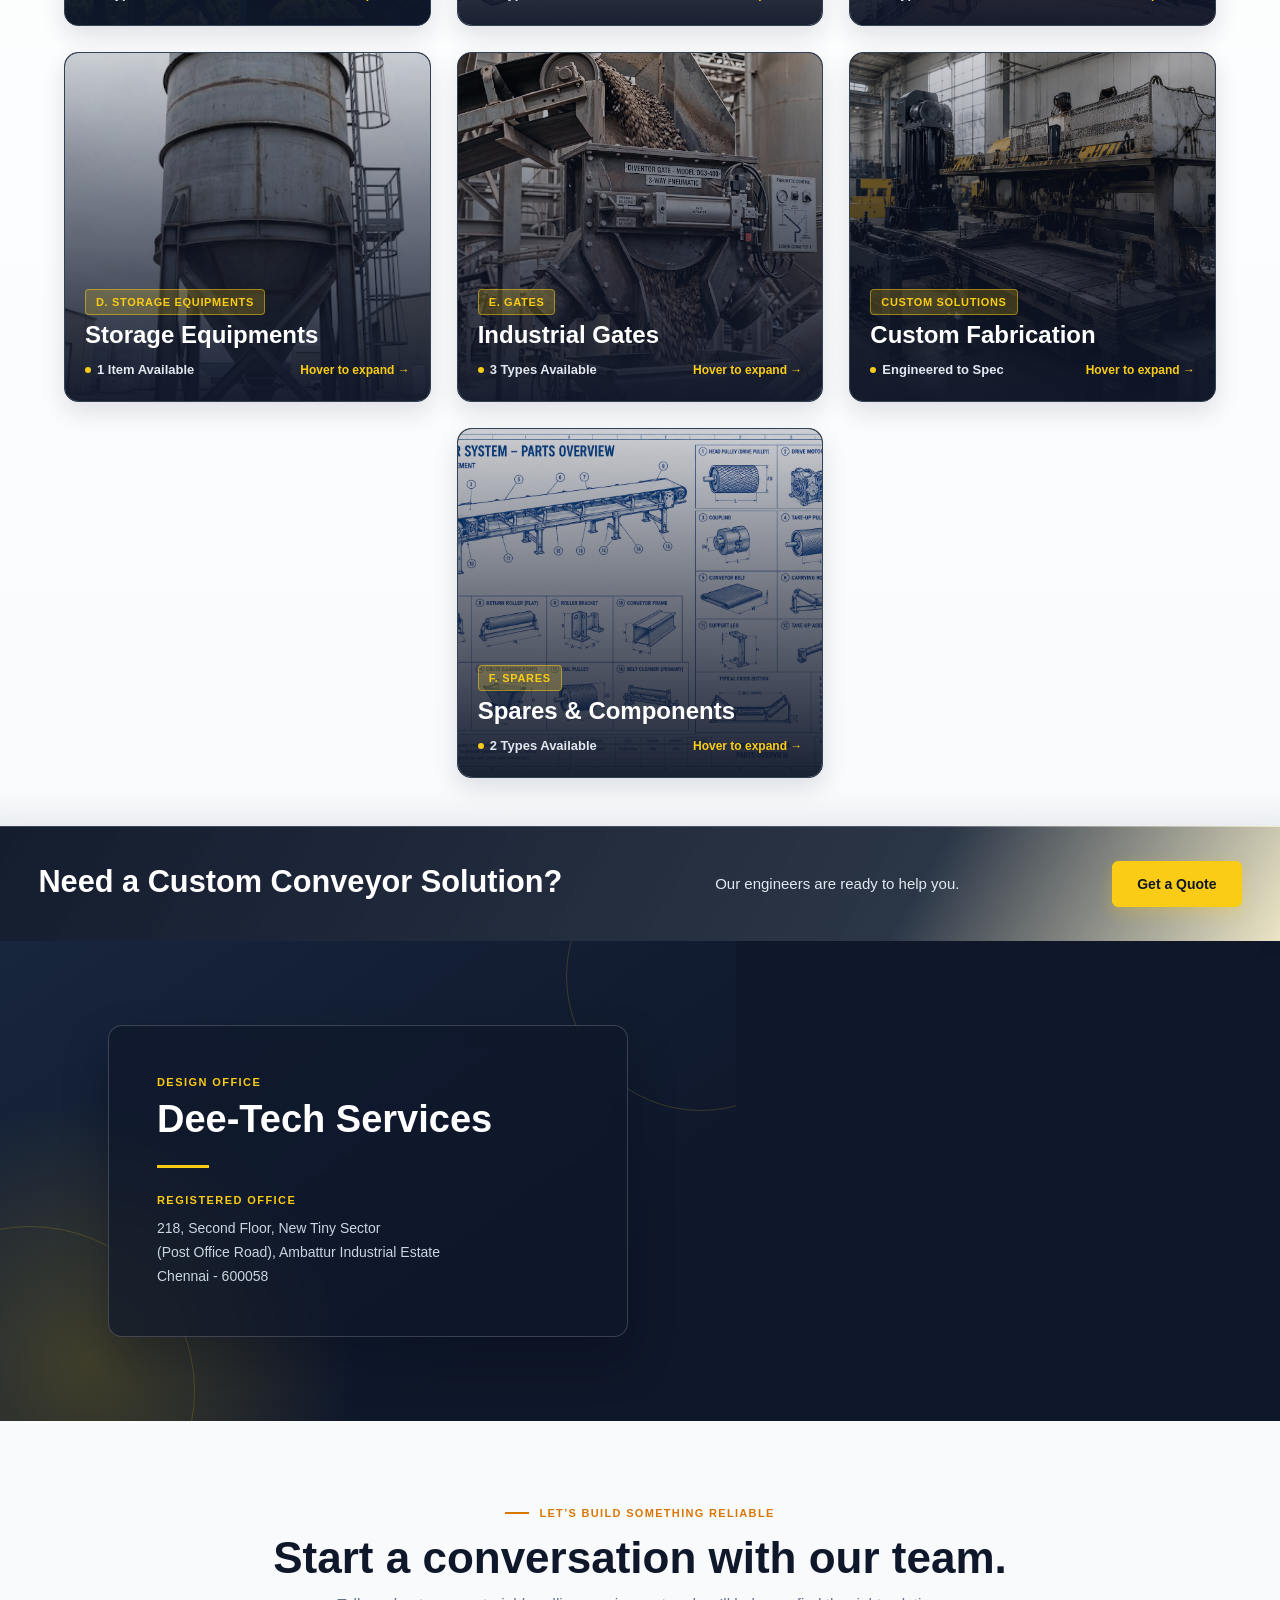
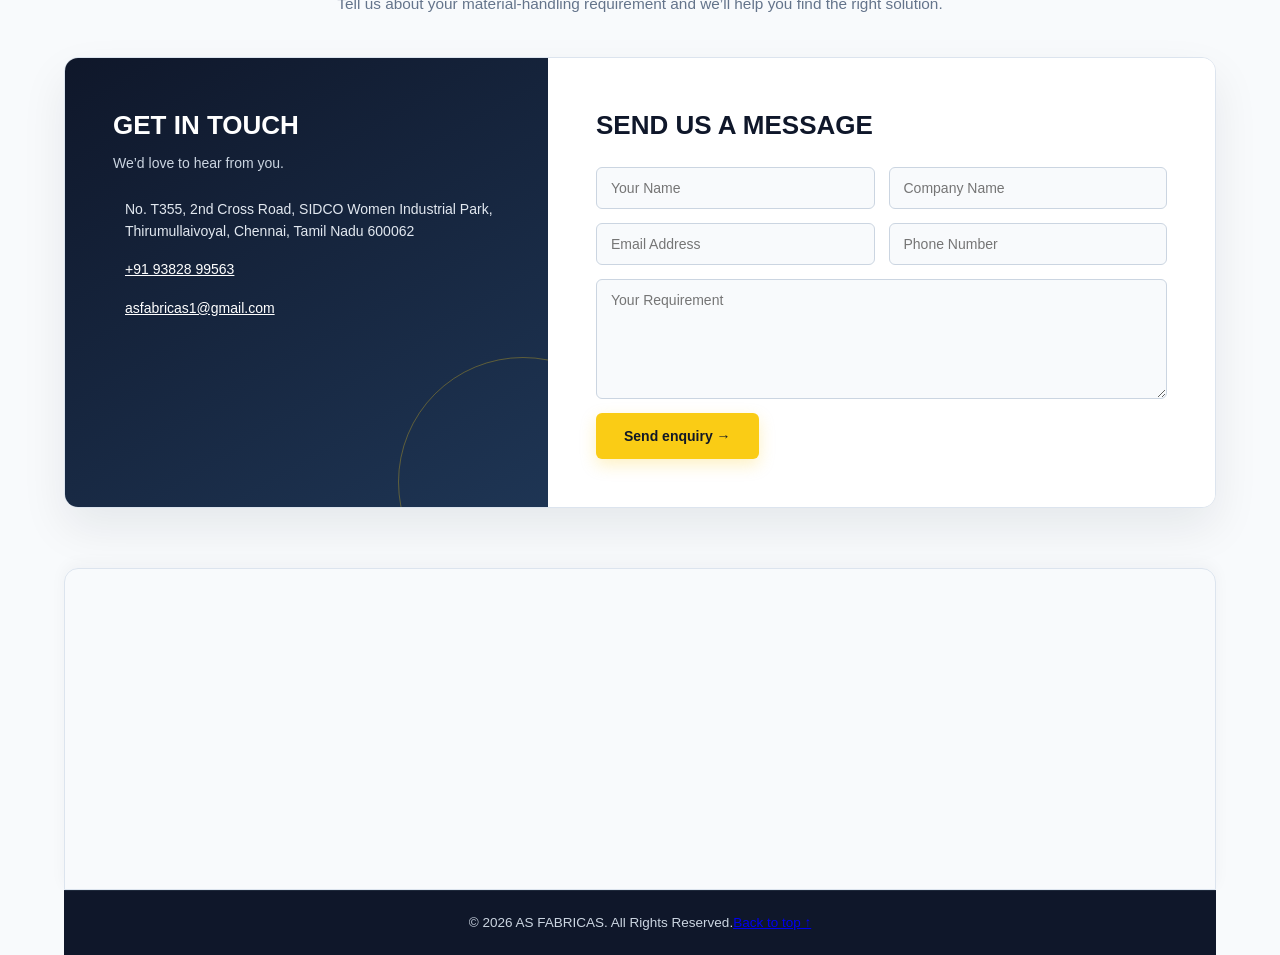
==== commit 50506283: "Rename asfabricas.html to index.html" ====
--- a/index.html
+++ b/index.html
@@ -301,7 +301,7 @@
     <section class="page3-5" aria-labelledby="engineering-title">
         <div class="engineering-image" aria-label="Company profile">
             <div class="company-profile">
-                <div class="company-profile__monogram" aria-hidden="true">DT</div>
+            
                 <div class="company-profile__heading">
                     <span>design office</span>
                     <h3>Dee-Tech Services</h3>
@@ -315,7 +315,6 @@
             </div>
         </div>
         
-
         
 
     </section>
@@ -373,6 +372,7 @@
             <iframe src="https://www.google.com/maps/embed?pb=!1m18!1m12!1m3!1d206.28393856941554!2d80.17943762399132!3d13.097355521842955!2m3!1f0!2f0!3f0!3m2!1i1024!2i768!4f13.1!3m3!1m2!1s0x3a5263f3b5d3fb2b%3A0x83432b531f1be02c!2s3%2F7%2C%20Appadurai%20St%2C%20TMP%20Nagar%2C%20Padi%2C%20Chennai%2C%20Tamil%20Nadu%20600050!5e1!3m2!1sen!2sin!4v1788025355905!5m2!1sen!2sin" ></iframe>
         </div>
 
+
         <!-- FOOTER -->
         <footer>
         <p>© 2026 AS FABRICAS. All Rights Reserved.</p>
